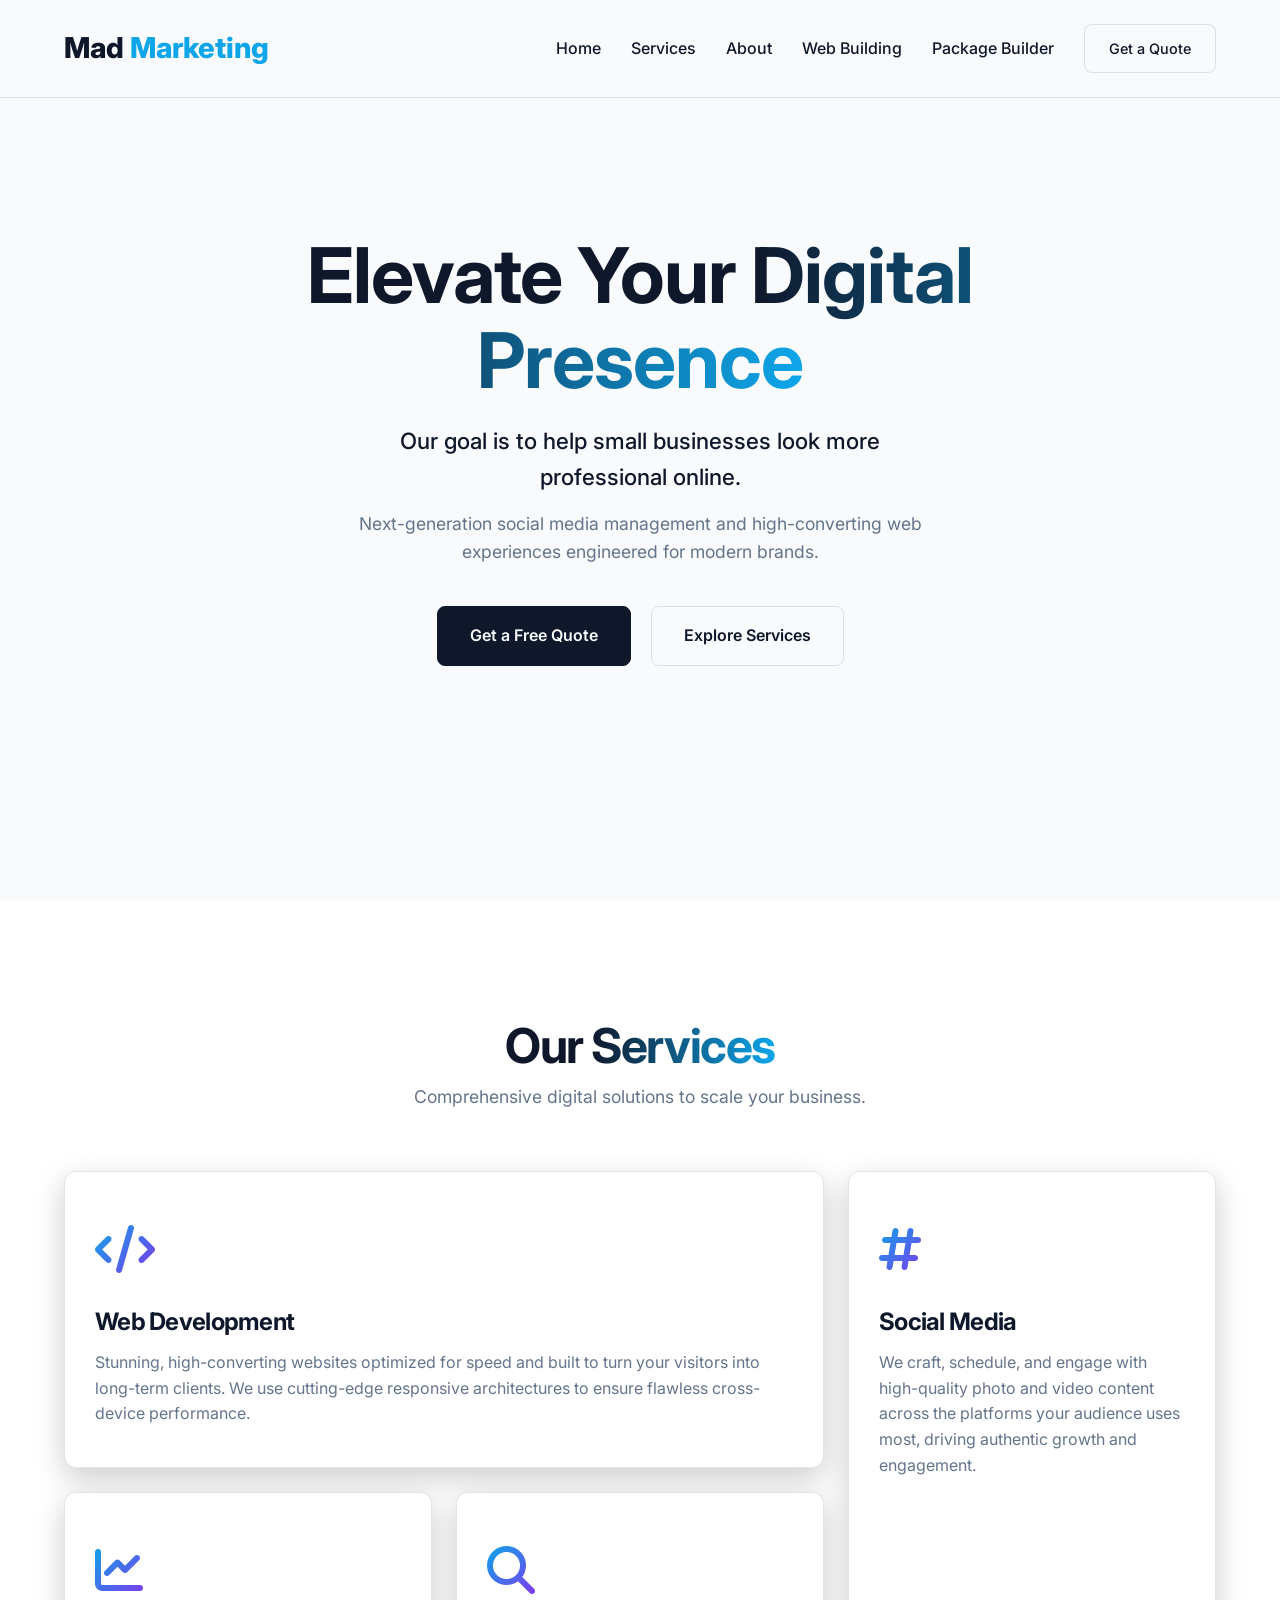
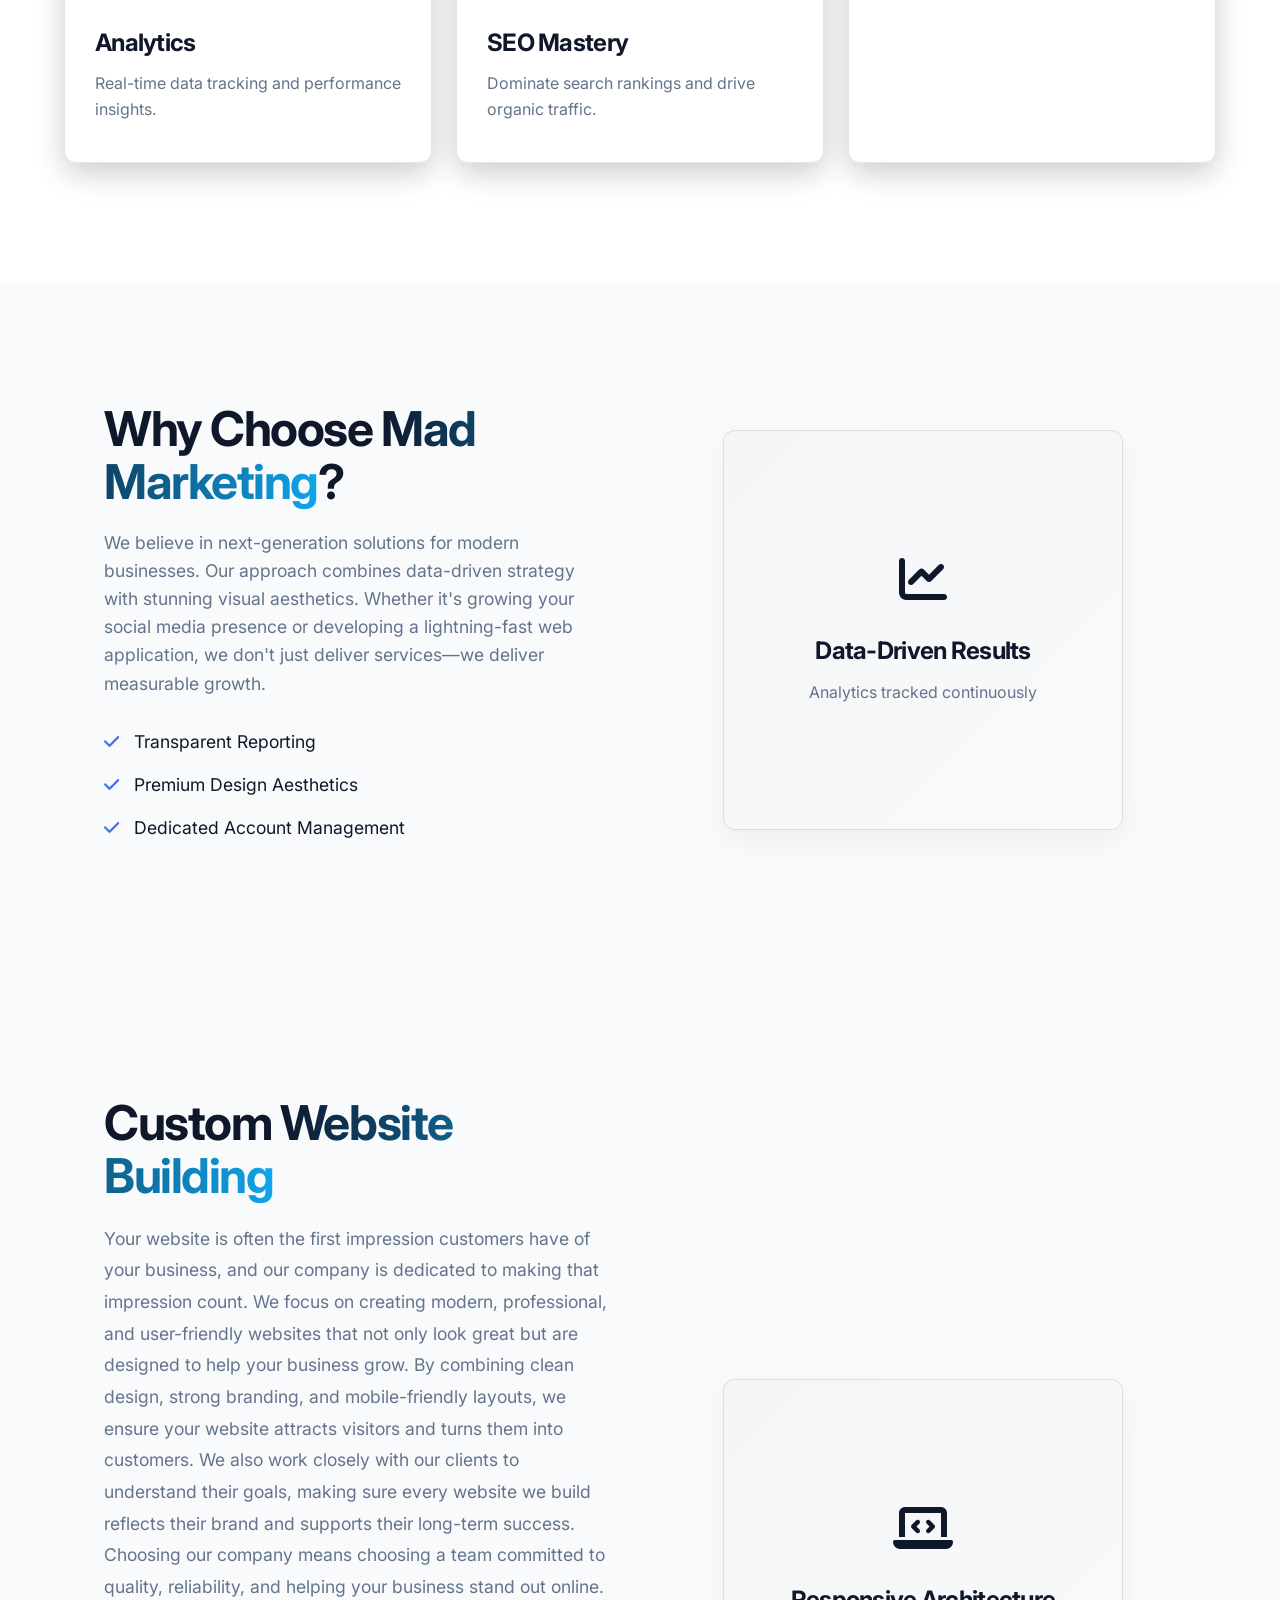
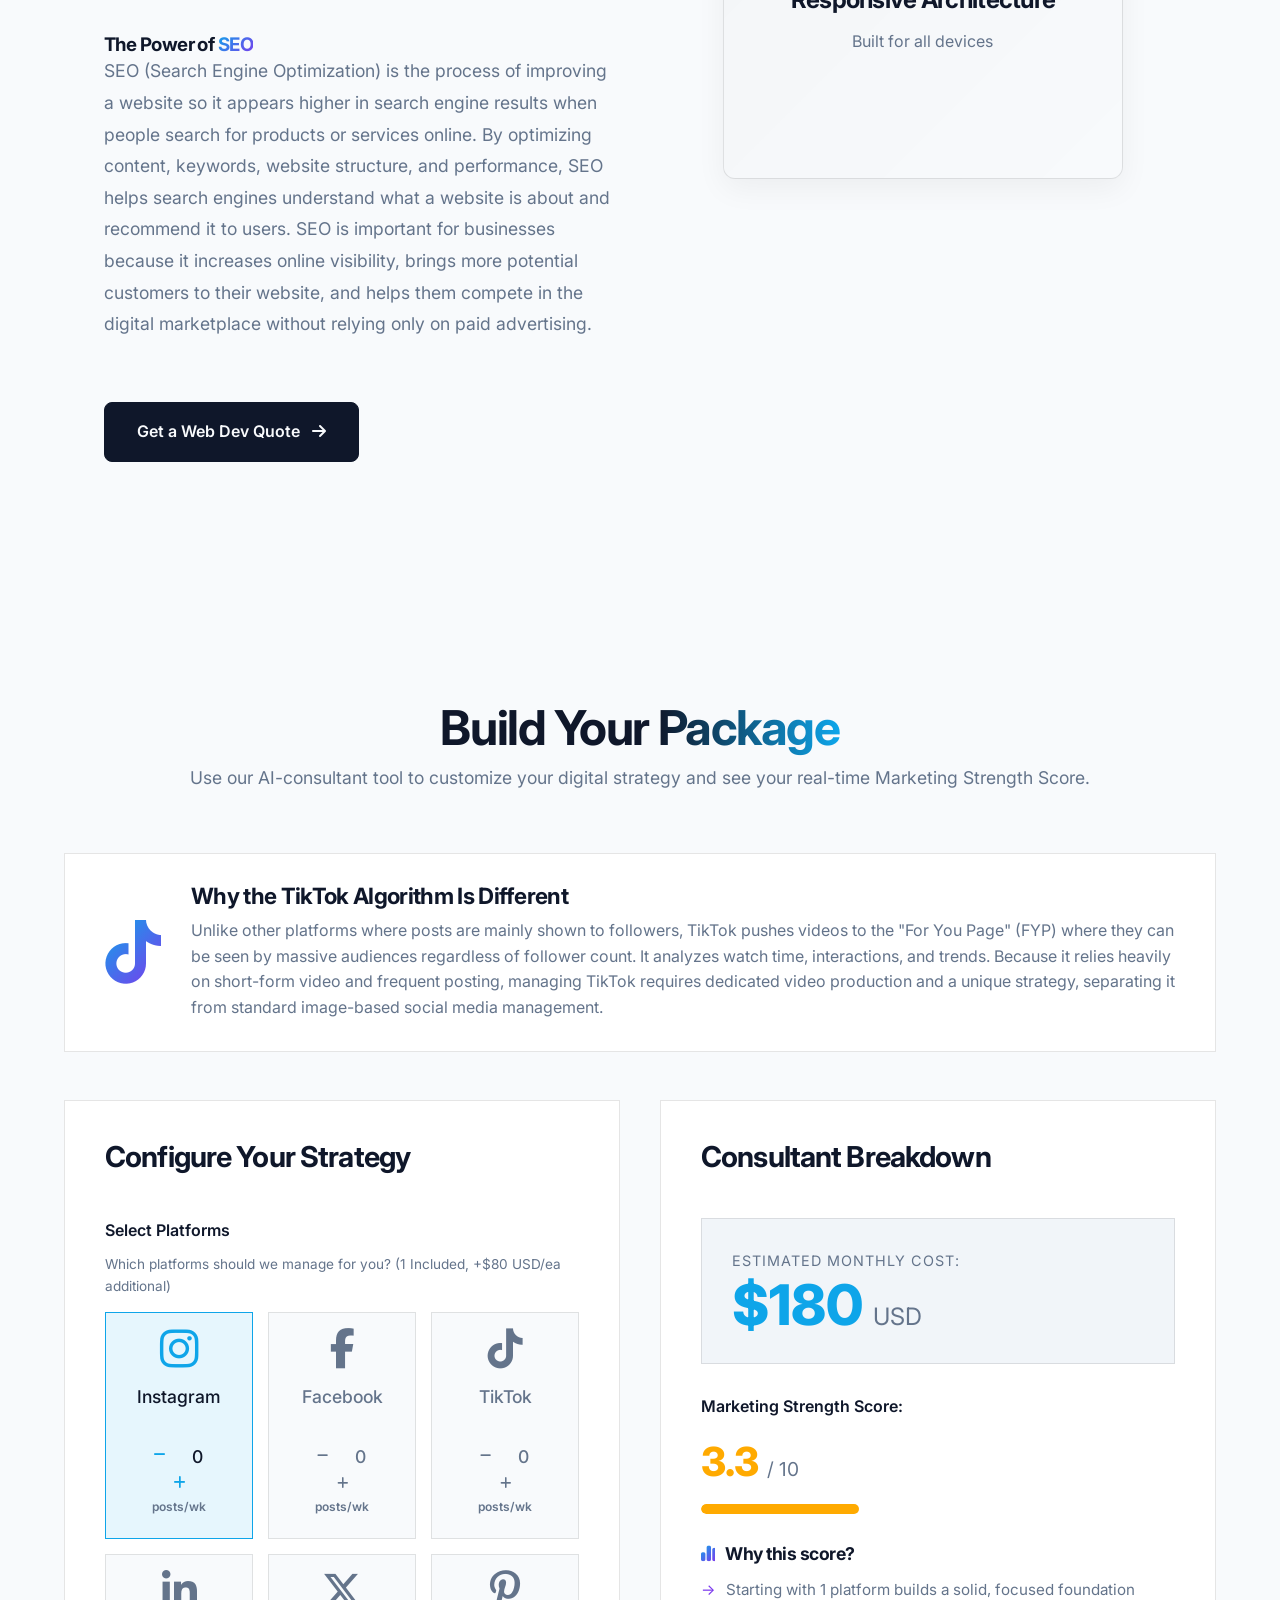
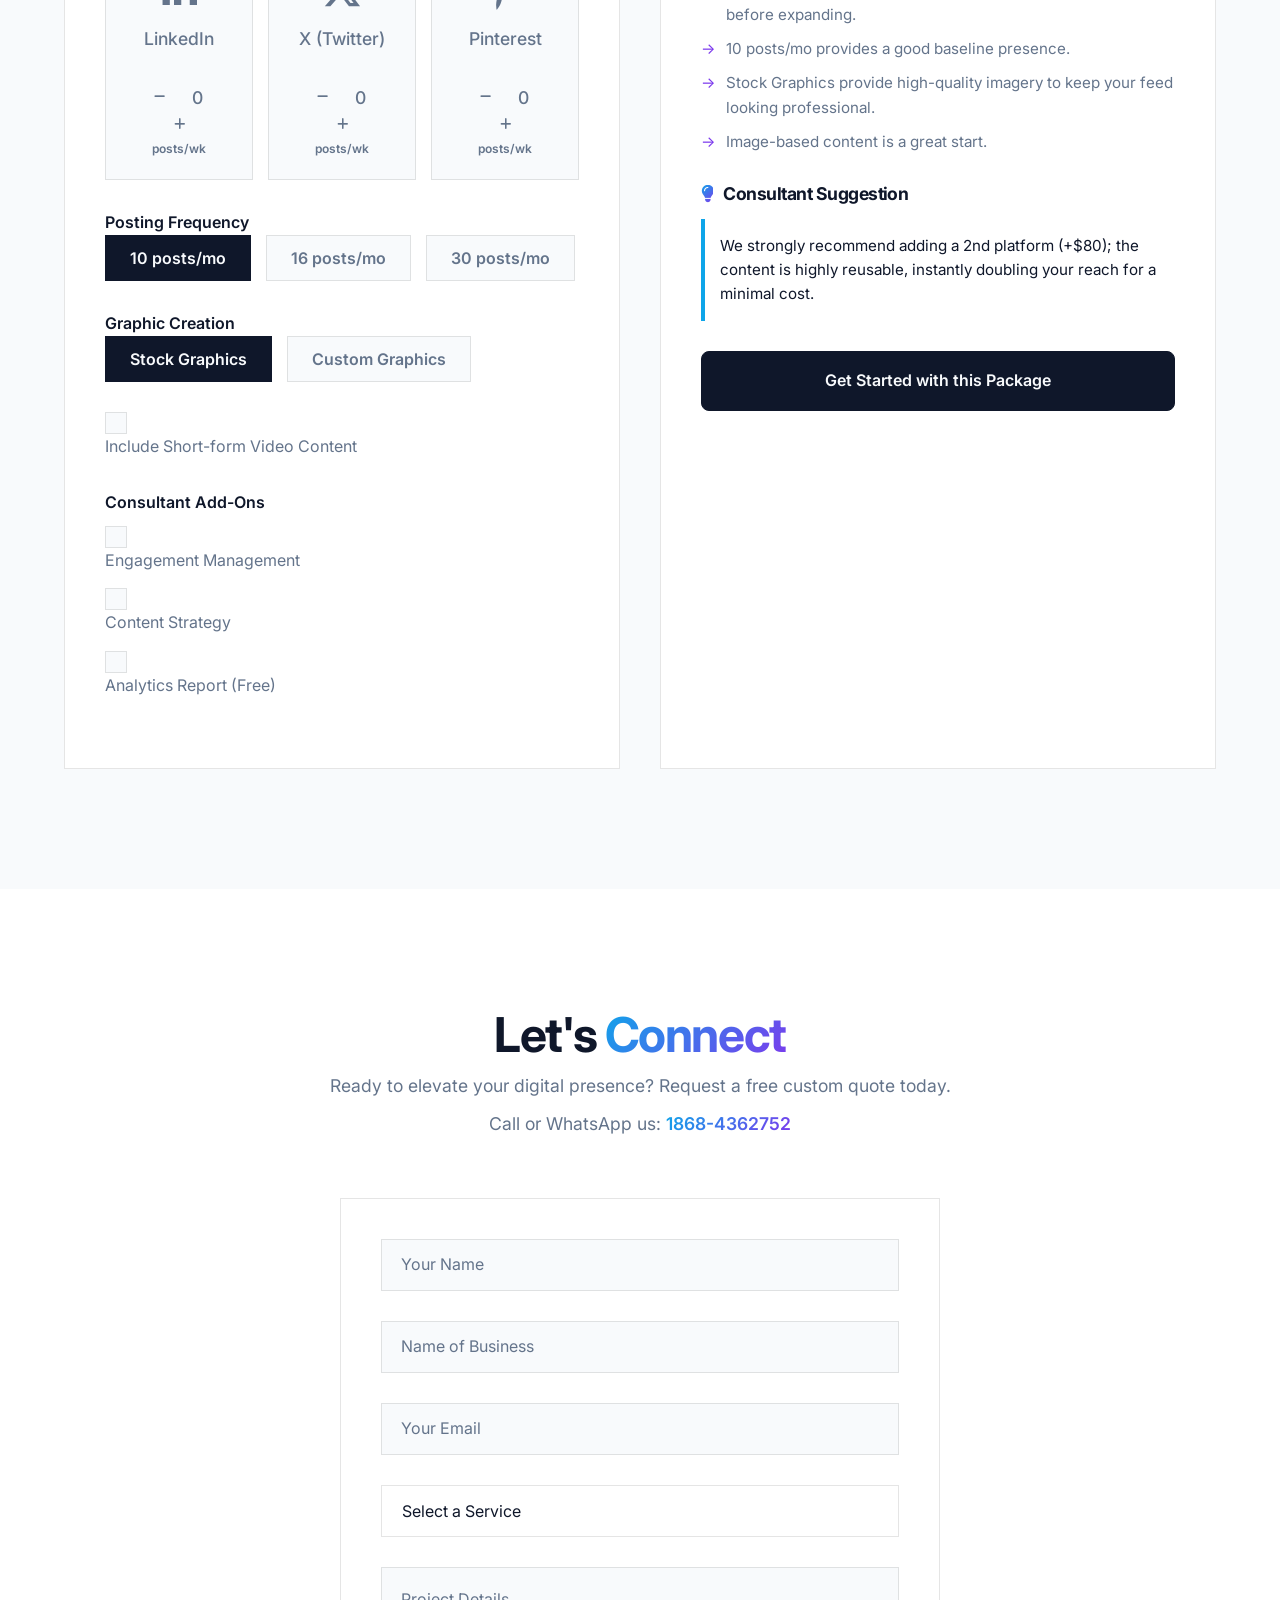
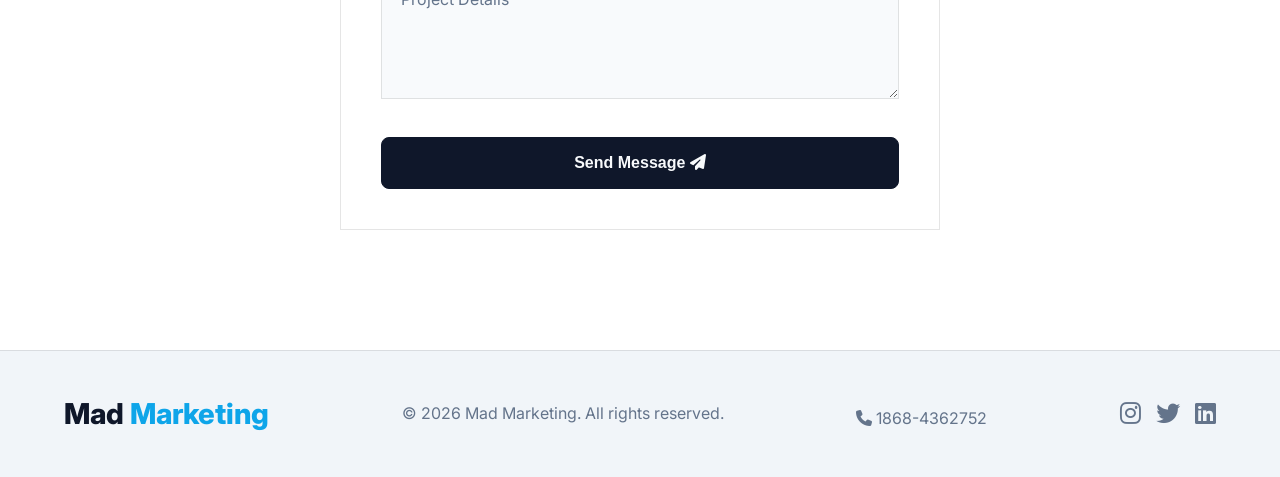
==== index.html @ 844f4424 "Update branding to Mad Marketing and add scroll-based color animation" ====
<!DOCTYPE html>
<html lang="en">

<head>
    <meta charset="UTF-8">
    <meta name="viewport" content="width=device-width, initial-scale=1.0">
    <meta name="description"
        content="Mad Marketing - Next-Generation Social Media Management and Custom Web Development tailored for modern brands. Elevate your digital presence today.">
    <meta name="keywords"
        content="Mad Marketing, Social Media Management, Web Development, Digital Marketing, SEO, Website Building, Marketing Agency">

    <!-- Open Graph / Social Media Meta Tags -->
    <meta property="og:title" content="Mad Marketing | Social Media & Web Development">
    <meta property="og:description"
        content="Next-generation social media management and high-converting web experiences engineered for modern brands.">
    <meta property="og:type" content="website">
    <meta name="robots" content="index, follow">

    <!-- Structured Data for Local Business SEO -->
    <script type="application/ld+json">
    {
      "@context": "https://schema.org",
      "@type": "ProfessionalService",
      "name": "Mad Marketing",
      "description": "Next-generation social media management and high-converting web experiences engineered for modern brands.",
      "telephone": "+18684362752",
      "email": "cityvice05@gmail.com",
      "url": "https://madmarketing.com/"
    }
    </script>

    <title>Mad Marketing | Social Media & Web Development</title>
    <link rel="icon" type="image/png" href="favicon.png">
    <!-- Google Fonts: Inter for an editorial, high-end look -->
    <link rel="preconnect" href="https://fonts.googleapis.com">
    <link rel="preconnect" href="https://fonts.gstatic.com" crossorigin>
    <link href="https://fonts.googleapis.com/css2?family=Inter:wght@300;400;500;600;700&display=swap" rel="stylesheet">
    <link rel="stylesheet" href="style.css">
    <!-- FontAwesome for Icons -->
    <link rel="stylesheet" href="https://cdnjs.cloudflare.com/ajax/libs/font-awesome/6.4.0/css/all.min.css">
</head>

<body>

    <!-- Navigation -->
    <nav class="navbar">
        <a href="#home" class="logo">Mad <span>Marketing</span></a>
        <ul class="nav-links">
            <li><a href="#home">Home</a></li>
            <li><a href="#services">Services</a></li>
            <li><a href="#about">About</a></li>
            <li><a href="#web-dev">Web Building</a></li>
            <li><a href="#package-builder">Package Builder</a></li>
            <li><a href="#contact" class="btn-primary-sm">Get a Quote</a></li>
        </ul>
        <div class="hamburger" role="button" aria-label="Toggle navigation menu" tabindex="0">
            <i class="fas fa-bars"></i>
        </div>
    </nav>

    <!-- Main Content -->
    <main>
        <!-- Hero Section -->
        <section id="home" class="hero">
            <div class="hero-content">
                <h1 class="hero-title">Elevate Your <span class="dynamic-text">Digital Presence</span></h1>
                <p class="hero-subtitle" style="margin-bottom: 15px; font-weight: 500; color: var(--text-primary);">Our
                    goal is to help small businesses look more professional online.</p>
                <p class="hero-subtitle" style="font-size: 1.1rem;">Next-generation social media management and
                    high-converting web experiences
                    engineered for modern brands.</p>
                <div class="hero-buttons">
                    <a href="#contact" class="btn-primary">Get a Free Quote</a>
                    <a href="#services" class="btn-secondary">Explore Services</a>
                </div>
            </div>

        </section>

        <!-- Services Section -->
        <section id="services" class="services">
            <div class="section-header">
                <h2>Our <span class="dynamic-text">Services</span></h2>
                <p>Comprehensive digital solutions to scale your business.</p>
            </div>

            <div class="bento-grid">
                <div class="service-card bento-large group-hover-spotlight">
                    <div class="service-icon">
                        <i class="fa-solid fa-code text-gradient"></i>
                    </div>
                    <h3>Web Development</h3>
                    <p>Stunning, high-converting websites optimized for speed and built to turn your visitors into long-term clients. We use cutting-edge responsive architectures to ensure flawless cross-device performance.</p>
                </div>

                <div class="service-card bento-tall group-hover-spotlight">
                    <div class="service-icon">
                        <i class="fa-solid fa-hashtag text-gradient"></i>
                    </div>
                    <h3>Social Media</h3>
                    <p>We craft, schedule, and engage with high-quality photo and video content across the platforms your audience uses most, driving authentic growth and engagement.</p>
                </div>

                <div class="service-card bento-small group-hover-spotlight">
                    <div class="service-icon">
                        <i class="fa-solid fa-chart-line text-gradient"></i>
                    </div>
                    <h3>Analytics</h3>
                    <p>Real-time data tracking and performance insights.</p>
                </div>

                <div class="service-card bento-small group-hover-spotlight">
                    <div class="service-icon">
                        <i class="fa-solid fa-magnifying-glass text-gradient"></i>
                    </div>
                    <h3>SEO Mastery</h3>
                    <p>Dominate search rankings and drive organic traffic.</p>
                </div>
            </div>
        </section>

        <!-- About Section -->
        <section id="about" class="about">
            <div class="about-content">
                <h2>Why Choose <span class="dynamic-text">Mad Marketing</span>?</h2>
                <p>We believe in next-generation solutions for modern businesses. Our approach combines data-driven
                    strategy with stunning visual aesthetics. Whether it's growing your social media presence or
                    developing a lightning-fast web application, we don't just deliver services—we deliver measurable
                    growth.</p>
                <ul class="about-features">
                    <li><i class="fa-solid fa-check text-gradient"></i> Transparent Reporting</li>
                    <li><i class="fa-solid fa-check text-gradient"></i> Premium Design Aesthetics</li>
                    <li><i class="fa-solid fa-check text-gradient"></i> Dedicated Account Management</li>
                </ul>
            </div>
            <div class="about-image">
                <div class="structural-placeholder">
                    <div class="placeholder-content">
                        <i class="fa-solid fa-chart-line accent-icon"></i>
                        <h4>Data-Driven Results</h4>
                        <p>Analytics tracked continuously</p>
                    </div>
                </div>
            </div>
        </section>

        <!-- Web Development Section -->
        <section id="web-dev" class="web-dev">
            <div class="web-dev-image">
                <div class="structural-placeholder">
                    <div class="placeholder-content">
                        <i class="fa-solid fa-laptop-code accent-icon"></i>
                        <h4>Responsive Architecture</h4>
                        <p>Built for all devices</p>
                    </div>
                </div>
            </div>
            <div class="web-dev-content">
                <h2>Custom <span class="dynamic-text">Website Building</span></h2>
                <p>Your website is often the first impression customers have of your business, and our company is
                    dedicated to making that impression count. We focus on creating modern, professional, and
                    user-friendly websites that not only look great but are designed to help your business grow. By
                    combining clean design, strong branding, and mobile-friendly layouts, we ensure your website
                    attracts visitors and turns them into customers. We also work closely with our clients to understand
                    their goals, making sure every website we build reflects their brand and supports their long-term
                    success. Choosing our company means choosing a team committed to quality, reliability, and helping
                    your business stand out online.</p>

                <div class="seo-info" style="margin-top: 2rem;">
                    <h3>The Power of <span class="text-gradient">SEO</span></h3>
                    <p>SEO (Search Engine Optimization) is the process of improving a website so it appears higher in
                        search engine results when people search for products or services online. By optimizing content,
                        keywords, website structure, and performance, SEO helps search engines understand what a website
                        is about and recommend it to users. SEO is important for businesses because it increases online
                        visibility, brings more potential customers to their website, and helps them compete in the
                        digital marketplace without relying only on paid advertising.</p>
                </div>

                <a href="#contact" class="btn-primary" style="margin-top: 2rem; display: inline-block;"
                    onclick="document.getElementById('service').value='web'">Get a Web Dev Quote <i
                        class="fa-solid fa-arrow-right" style="margin-left: 8px;"></i></a>
            </div>
        </section>

        <!-- Package Builder & Consultant Section -->
        <section id="package-builder" class="package-builder">
            <div class="section-header">
                <h2>Build Your <span class="dynamic-text">Package</span></h2>
                <p>Use our AI-consultant tool to customize your digital strategy and see your real-time Marketing
                    Strength Score.</p>
            </div>

            <!-- TikTok Info Section (Advising on Algorithm) -->
            <div class="tiktok-info-container" style="max-width: 1200px; margin: 0 auto 3rem auto;">
                <i class="fa-brands fa-tiktok text-gradient tiktok-large-icon"></i>
                <div class="tiktok-info-text">
                    <h4>Why the TikTok Algorithm Is Different</h4>
                    <p>Unlike other platforms where posts are mainly shown to followers, TikTok pushes videos to the
                        "For You Page" (FYP) where they can be seen by massive audiences regardless of follower count.
                        It analyzes watch time, interactions, and trends. Because it relies heavily on short-form video
                        and frequent posting, managing TikTok requires dedicated video production and a unique strategy,
                        separating it from standard image-based social media management.</p>
                </div>
            </div>

            <div class="builder-container">
                <!-- Selections Panel -->
                <div class="builder-selections">
                    <h3>Configure Your Strategy</h3>
                    <form id="package-form">
                        <!-- Platforms Selection -->
                        <div class="form-group">
                            <label>Select Platforms</label>
                            <p class="help-text mb-3">Which platforms should we manage for you? (1 Included, +$80 USD/ea
                                additional)</p>
                            <div class="platform-grid" id="platform-selection">
                                <label class="platform-card">
                                    <input type="checkbox" name="platform" value="instagram" checked>
                                    <div class="platform-content">
                                        <i class="fa-brands fa-instagram"></i>
                                        <span>Instagram</span>
                                        <div class="ppw-control" onclick="handlePpwClick(event, this)">
                                            <button type="button" class="ppw-btn ppw-minus" data-dir="-1"><i
                                                    class="fa-solid fa-minus"></i></button>
                                            <span class="ppw-val" data-idx="0">0</span>
                                            <button type="button" class="ppw-btn ppw-plus" data-dir="1"><i
                                                    class="fa-solid fa-plus"></i></button>
                                            <div class="ppw-label">posts/wk</div>
                                        </div>
                                    </div>
                                </label>
                                <label class="platform-card">
                                    <input type="checkbox" name="platform" value="facebook">
                                    <div class="platform-content">
                                        <i class="fa-brands fa-facebook-f"></i>
                                        <span>Facebook</span>
                                        <div class="ppw-control" onclick="handlePpwClick(event, this)">
                                            <button type="button" class="ppw-btn ppw-minus" data-dir="-1"><i
                                                    class="fa-solid fa-minus"></i></button>
                                            <span class="ppw-val" data-idx="0">0</span>
                                            <button type="button" class="ppw-btn ppw-plus" data-dir="1"><i
                                                    class="fa-solid fa-plus"></i></button>
                                            <div class="ppw-label">posts/wk</div>
                                        </div>
                                    </div>
                                </label>
                                <label class="platform-card">
                                    <input type="checkbox" name="platform" value="tiktok">
                                    <div class="platform-content">
                                        <i class="fa-brands fa-tiktok"></i>
                                        <span>TikTok</span>
                                        <div class="ppw-control" onclick="handlePpwClick(event, this)">
                                            <button type="button" class="ppw-btn ppw-minus" data-dir="-1"><i
                                                    class="fa-solid fa-minus"></i></button>
                                            <span class="ppw-val" data-idx="0">0</span>
                                            <button type="button" class="ppw-btn ppw-plus" data-dir="1"><i
                                                    class="fa-solid fa-plus"></i></button>
                                            <div class="ppw-label">posts/wk</div>
                                        </div>
                                    </div>
                                </label>
                                <label class="platform-card">
                                    <input type="checkbox" name="platform" value="linkedin">
                                    <div class="platform-content">
                                        <i class="fa-brands fa-linkedin-in"></i>
                                        <span>LinkedIn</span>
                                        <div class="ppw-control" onclick="handlePpwClick(event, this)">
                                            <button type="button" class="ppw-btn ppw-minus" data-dir="-1"><i
                                                    class="fa-solid fa-minus"></i></button>
                                            <span class="ppw-val" data-idx="0">0</span>
                                            <button type="button" class="ppw-btn ppw-plus" data-dir="1"><i
                                                    class="fa-solid fa-plus"></i></button>
                                            <div class="ppw-label">posts/wk</div>
                                        </div>
                                    </div>
                                </label>
                                <label class="platform-card">
                                    <input type="checkbox" name="platform" value="x">
                                    <div class="platform-content">
                                        <i class="fa-brands fa-x-twitter"></i>
                                        <span>X (Twitter)</span>
                                        <div class="ppw-control" onclick="handlePpwClick(event, this)">
                                            <button type="button" class="ppw-btn ppw-minus" data-dir="-1"><i
                                                    class="fa-solid fa-minus"></i></button>
                                            <span class="ppw-val" data-idx="0">0</span>
                                            <button type="button" class="ppw-btn ppw-plus" data-dir="1"><i
                                                    class="fa-solid fa-plus"></i></button>
                                            <div class="ppw-label">posts/wk</div>
                                        </div>
                                    </div>
                                </label>
                                <label class="platform-card">
                                    <input type="checkbox" name="platform" value="pinterest">
                                    <div class="platform-content">
                                        <i class="fa-brands fa-pinterest-p"></i>
                                        <span>Pinterest</span>
                                        <div class="ppw-control" onclick="handlePpwClick(event, this)">
                                            <button type="button" class="ppw-btn ppw-minus" data-dir="-1"><i
                                                    class="fa-solid fa-minus"></i></button>
                                            <span class="ppw-val" data-idx="0">0</span>
                                            <button type="button" class="ppw-btn ppw-plus" data-dir="1"><i
                                                    class="fa-solid fa-plus"></i></button>
                                            <div class="ppw-label">posts/wk</div>
                                        </div>
                                    </div>
                                </label>

                            </div>
                        </div>

                        <!-- Posting Frequency -->
                        <div class="form-group">
                            <label>Posting Frequency</label>
                            <div class="radio-group">
                                <label class="custom-radio">
                                    <input type="radio" name="posting" value="10" checked>
                                    <span class="radio-label">10 posts/mo</span>
                                </label>
                                <label class="custom-radio">
                                    <input type="radio" name="posting" value="16">
                                    <span class="radio-label">16 posts/mo</span>
                                </label>
                                <label class="custom-radio">
                                    <input type="radio" name="posting" value="30">
                                    <span class="radio-label">30 posts/mo</span>
                                </label>
                            </div>
                        </div>

                        <!-- Content Creation -->
                        <div class="form-group">
                            <label>Graphic Creation</label>
                            <div class="radio-group">
                                <label class="custom-radio">
                                    <input type="radio" name="graphics" value="stock" checked>
                                    <span class="radio-label">Stock Graphics</span>
                                </label>
                                <label class="custom-radio">
                                    <input type="radio" name="graphics" value="custom">
                                    <span class="radio-label">Custom Graphics</span>
                                </label>
                            </div>
                        </div>

                        <!-- Video Content -->
                        <div class="form-group">
                            <label class="custom-checkbox">
                                <input type="checkbox" id="video" name="video">
                                <span class="checkbox-box"></span>
                                Include Short-form Video Content
                            </label>
                        </div>

                        <!-- Add-On Services -->
                        <div class="form-group">
                            <label>Consultant Add-Ons</label>
                            <label class="custom-checkbox">
                                <input type="checkbox" id="engagement" name="addons" value="engagement">
                                <span class="checkbox-box"></span>
                                Engagement Management
                            </label>
                            <label class="custom-checkbox mt-2">
                                <input type="checkbox" id="strategy" name="addons" value="strategy">
                                <span class="checkbox-box"></span>
                                Content Strategy
                            </label>
                            <label class="custom-checkbox mt-2">
                                <input type="checkbox" id="analytics" name="addons" value="analytics">
                                <span class="checkbox-box"></span>
                                Analytics Report (Free)
                            </label>
                        </div>
                    </form>
                </div>

                <!-- Results Panel -->
                <div class="builder-results">
                    <h3>Consultant Breakdown</h3>

                    <div class="price-estimate">
                        <span class="estimate-label">Estimated Monthly Cost:</span>
                        <div class="total-price"><span id="total-price">$180</span><span
                                style="font-size: 1.5rem; color: var(--text-muted); font-weight: 400; margin-left: 10px;">USD</span>
                        </div>
                    </div>

                    <div class="score-container">
                        <span class="score-label">Marketing Strength Score:</span>
                        <div class="strength-score">
                            <span id="score-value">4.0</span> <span class="score-max">/ 10</span>
                        </div>
                        <div class="progress-bar">
                            <div class="progress-fill" id="score-progress" style="width: 40%;"></div>
                        </div>
                    </div>

                    <div class="consultant-feedback">
                        <h4><i class="fa-solid fa-chart-simple text-gradient"></i> Why this score?</h4>
                        <ul id="score-explanation" class="feedback-list">
                            <li>Starting strong with a baseline presence.</li>
                            <li>Standard posting frequency.</li>
                        </ul>

                        <h4 class="mt-4"><i class="fa-solid fa-lightbulb text-gradient"></i> Consultant Suggestion</h4>
                        <p id="consultant-suggestion" class="feedback-text">Adding short-form video could seriously
                            increase your reach and engagement.</p>
                    </div>

                    <a href="#contact" class="btn-primary mt-4 w-100 text-center" onclick="handleGetStarted(event)">Get
                        Started with this Package</a>
                </div>
            </div>
        </section>

        <!-- Contact Section -->
        <section id="contact" class="contact">
            <div class="section-header">
                <h2>Let's <span class="text-gradient">Connect</span></h2>
                <p>Ready to elevate your digital presence? Request a free custom quote today.</p>
                <p style="margin-top: 10px; font-size: 1.1rem;">Call or WhatsApp us: <a href="tel:+18684362752"
                        class="text-gradient" style="font-weight: 600; text-decoration: none;">1868-4362752</a></p>
            </div>

            <form class="contact-form" action="https://formsubmit.co/madmarketingonline@gmail.com" method="POST">
                <!-- Disable Captcha for smoother UX (optional) -->
                <input type="hidden" name="_captcha" value="false">
                <!-- Redirect back to the site after submission -->
                <input type="hidden" name="_next" value="#">

                <div class="input-group">
                    <input type="text" id="name" name="name" required placeholder=" ">
                    <label for="name">Your Name</label>
                </div>
                <div class="input-group">
                    <input type="text" id="business" name="business" placeholder=" ">
                    <label for="business">Name of Business</label>
                </div>
                <div class="input-group">
                    <input type="email" id="email" name="_replyto" required placeholder=" ">
                    <label for="email">Your Email</label>
                </div>
                <div class="input-group">
                    <select id="service" name="service" required>
                        <option value="" disabled selected>Select a Service</option>
                        <option value="social">Social Media Management</option>
                        <option value="web">Web Development</option>
                        <option value="both">Both Services</option>
                    </select>
                </div>
                <div class="input-group">
                    <textarea id="message" name="message" rows="5" required placeholder=" "></textarea>
                    <label for="message">Project Details</label>
                </div>
                <button type="submit" class="btn-primary" style="width: 100%;">Send Message <i
                        class="fa-solid fa-paper-plane"></i></button>
            </form>
        </section>

        <!-- Footer -->
        <footer>
            <div class="footer-content">
                <div class="logo">Mad <span>Marketing</span></div>
                <p>&copy; 2026 Mad Marketing. All rights reserved.</p>
                <p style="margin-top: 10px;"><i class="fa-solid fa-phone"></i> <a href="tel:+18684362752"
                        style="color: inherit; text-decoration: none;">1868-4362752</a></p>
                <div class="social-links">
                    <a href="#" aria-label="Follow us on Instagram"><i class="fa-brands fa-instagram"></i></a>
                    <a href="#" aria-label="Follow us on X (Twitter)"><i class="fa-brands fa-twitter"></i></a>
                    <a href="#" aria-label="Connect with us on LinkedIn"><i class="fa-brands fa-linkedin"></i></a>
                </div>
            </div>
        </footer>
    </main>



    <script src="script.js"></script>
</body>

</html>
---- style.css ----
/* =========================================
   Global Variables & Reset
   ========================================= */
:root {
    /* Color Palette - Premium Dynamic Dark Mode */
    --bg-dark: #0A0D14;           
    --bg-surface: #121620;        
    --accent-blue: #00f0ff;       
    --accent-purple: #8a2be2;     
    --text-primary: #ffffff;
    --text-muted: #94a3b8;
    --border-color: rgba(255, 255, 255, 0.05);

    /* Gradients */
    --gradient-primary: linear-gradient(135deg, var(--accent-blue), var(--accent-purple));

    /* Effects - Soft & Premium */
    --glass-bg: #121620;
    --glass-border: var(--border-color);
    --glass-shadow: 0 20px 40px rgba(0, 0, 0, 0.4);

    /* Typography */
    --font-main: 'Inter', sans-serif;
    
    /* Spacing */
    --section-padding: 120px 5%;
}

* {
    margin: 0;
    padding: 0;
    box-sizing: border-box;
}

html {
    scroll-behavior: smooth;
}

body {
    font-family: var(--font-main);
    background-color: var(--bg-dark);
    color: var(--text-primary);
    line-height: 1.6;
    overflow-x: hidden;
}

/* =========================================
   Typography
   ========================================= */
h1, h2, h3, h4 {
    font-weight: 700;
    line-height: 1.1;
    letter-spacing: -0.03em;
}

p {
    color: var(--text-muted);
}

.text-gradient {
    background: var(--gradient-primary);
    -webkit-background-clip: text;
    -webkit-text-fill-color: transparent;
    background-clip: text;
}

.dynamic-text {
    background: linear-gradient(90deg, var(--text-primary) 0%, var(--accent-blue) 33%, var(--accent-purple) 66%, var(--text-primary) 100%);
    background-size: 300% 100%;
    -webkit-background-clip: text;
    -webkit-text-fill-color: transparent;
    background-clip: text;
    background-position: var(--scroll-perc, 0%) 0;
}

/* =========================================
   Components & Utilities
   ========================================= */
.btn-primary {
    display: inline-block;
    padding: 16px 32px;
    background: var(--text-primary);
    color: var(--bg-dark);
    text-decoration: none;
    font-weight: 600;
    border-radius: 8px;
    border: 1px solid var(--text-primary);
    transition: all 0.3s cubic-bezier(0.4, 0, 0.2, 1);
    cursor: pointer;
    font-size: 1rem;
}

.btn-primary:hover {
    background: transparent;
    color: var(--text-primary);
}

.btn-primary-sm {
    display: inline-block;
    padding: 12px 24px;
    background: rgba(255, 255, 255, 0.05);
    color: var(--text-primary);
    text-decoration: none;
    font-weight: 500;
    border-radius: 8px;
    border: 1px solid var(--border-color);
    transition: all 0.3s cubic-bezier(0.4, 0, 0.2, 1);
    font-size: 0.9rem;
}

.btn-primary-sm:hover {
    border-color: var(--text-primary);
    background: var(--text-primary);
    color: var(--bg-dark);
}

/* =========================================
   Navigation
   ========================================= */
.navbar {
    position: fixed;
    top: 0;
    left: 0;
    width: 100%;
    padding: 24px 5%;
    display: flex;
    justify-content: space-between;
    align-items: center;
    background: var(--bg-dark);
    z-index: 1000;
    border-bottom: 1px solid var(--border-color);
}

.logo {
    font-size: 1.8rem;
    font-weight: 800;
    color: var(--text-primary);
    cursor: pointer;
    text-decoration: none;
    display: inline-block;
    transition: opacity 0.3s ease;
}

.logo:hover {
    opacity: 0.8;
}

.logo span {
    color: var(--accent-blue);
}

.nav-links {
    display: flex;
    list-style: none;
    align-items: center;
    gap: 30px;
}

.nav-links a:not(.btn-primary-sm) {
    color: var(--text-primary);
    text-decoration: none;
    font-weight: 500;
    transition: color 0.3s ease;
}

.nav-links a:not(.btn-primary-sm):hover {
    color: var(--accent-blue);
}

.hamburger {
    display: none;
    font-size: 1.5rem;
    cursor: pointer;
    color: var(--text-primary);
}

/* Responsive Nav */
@media (max-width: 768px) {
    .nav-links {
        display: none; /* Will implement mobile menu in JS later */
    }
    .hamburger {
        display: block;
    }
}

/* =========================================
   Hero Section
   ========================================= */
.hero {
    position: relative;
    min-height: 100vh;
    display: flex;
    align-items: center;
    justify-content: center;
    text-align: center;
    padding: 0 5%;
    overflow: hidden; /* Hide glowing orbs if they spill out */
}

.hero-content {
    max-width: 800px;
    z-index: 2;
    animation: fadeUp 1s ease-out forwards;
}

.hero-title {
    font-size: clamp(3rem, 6vw, 5rem);
    margin-bottom: 20px;
    letter-spacing: -1px;
}

.hero-subtitle {
    font-size: clamp(1.1rem, 2vw, 1.4rem);
    color: var(--text-muted);
    margin-bottom: 40px;
    max-width: 600px;
    margin-inline: auto;
}

.hero-buttons {
    display: flex;
    gap: 20px;
    justify-content: center;
}

.btn-secondary {
    display: inline-block;
    padding: 16px 32px;
    background: transparent;
    color: var(--text-primary);
    text-decoration: none;
    font-weight: 600;
    border-radius: 8px;
    border: 1px solid var(--border-color);
    transition: all 0.3s cubic-bezier(0.4, 0, 0.2, 1);
    font-size: 1rem;
}

.btn-secondary:hover {
    border-color: rgba(0, 240, 255, 0.5);
    background: rgba(0, 240, 255, 0.05);
    transform: translateY(-2px);
}

/* Glow effects removed */

/* Animations */
@keyframes fadeUp {
    from {
        opacity: 0;
        transform: translateY(30px);
    }
    to {
        opacity: 1;
        transform: translateY(0);
    }
}

@media (max-width: 600px) {
    .hero-buttons {
        flex-direction: column;
        gap: 15px;
    }
}

/* =========================================
   General Section Styling
   ========================================= */
section {
    padding: var(--section-padding);
}

.section-header {
    text-align: center;
    margin-bottom: 60px;
}

.section-header h2 {
    font-size: clamp(2rem, 4vw, 3rem);
    margin-bottom: 10px;
}

.section-header p {
    font-size: 1.1rem;
}

/* =========================================
   Services Section
   ========================================= */
.services {
    background-color: var(--bg-surface);
    position: relative;
}

.bento-grid {
    display: grid;
    grid-template-columns: repeat(3, 1fr);
    grid-template-rows: auto auto;
    gap: 24px;
    max-width: 1200px;
    margin: 0 auto;
}

.bento-large {
    grid-column: span 2;
}

.bento-tall {
    grid-row: span 2;
    display: flex;
    flex-direction: column;
}

@media (max-width: 900px) {
    .bento-grid {
        grid-template-columns: 1fr;
    }
    .bento-large, .bento-tall {
        grid-column: span 1;
        grid-row: auto;
    }
}

.service-card {
    background: var(--glass-bg);
    border: 1px solid var(--border-color);
    border-radius: 12px;
    padding: 40px 30px;
    text-align: left;
    transition: all 0.3s cubic-bezier(0.4, 0, 0.2, 1);
    box-shadow: 0 10px 30px rgba(0, 0, 0, 0.2);
}

.service-card:hover {
    transform: translateY(-5px) scale(1.02);
    border-color: rgba(0, 240, 255, 0.3);
    box-shadow: var(--glass-shadow);
}

/* Cursor Spotlight Hover Effect */
.group-hover-spotlight {
    position: relative;
    overflow: hidden;
}

.group-hover-spotlight::before {
    content: '';
    position: absolute;
    top: 0; left: 0; right: 0; bottom: 0;
    background: radial-gradient(
        800px circle at var(--mouse-x, 0) var(--mouse-y, 0),
        rgba(255, 255, 255, 0.06),
        transparent 40%
    );
    z-index: 0;
    pointer-events: none;
    opacity: 0;
    transition: opacity 0.3s ease;
}

.group-hover-spotlight:hover::before {
    opacity: 1;
}

.group-hover-spotlight > * {
    position: relative;
    z-index: 1;
}

.service-icon {
    font-size: 3rem;
    margin-bottom: 20px;
    display: inline-block;
}

.service-card h3 {
    font-size: 1.5rem;
    margin-bottom: 15px;
}

.service-card p {
    font-size: 1rem;
    line-height: 1.6;
}

/* =========================================
   About Section
   ========================================= */
.about {
    display: flex;
    align-items: center;
    gap: 60px;
    max-width: 1200px;
    margin: 0 auto;
}

.about-content {
    flex: 1;
}

.about-content h2 {
    font-size: clamp(2rem, 4vw, 3rem);
    margin-bottom: 20px;
}

.about-content p {
    font-size: 1.1rem;
    margin-bottom: 30px;
}

.about-features {
    list-style: none;
}

.about-features li {
    margin-bottom: 15px;
    font-size: 1.1rem;
    display: flex;
    align-items: center;
    gap: 15px;
}

.about-image {
    flex: 1;
    display: flex;
    justify-content: center;
}

.structural-placeholder {
    width: 100%;
    max-width: 400px;
    aspect-ratio: 1;
    background: linear-gradient(135deg, rgba(255, 255, 255, 0.03), rgba(255, 255, 255, 0.01));
    border: 1px solid var(--border-color);
    border-radius: 12px;
    display: flex;
    align-items: center;
    justify-content: center;
    padding: 30px;
    text-align: center;
    box-shadow: 0 10px 30px rgba(0, 0, 0, 0.2);
}

.placeholder-content {
    display: flex;
    flex-direction: column;
    align-items: center;
    gap: 15px;
}

.placeholder-content h4 {
    font-size: 1.5rem;
    color: var(--text-primary);
}

.placeholder-content p {
    font-size: 1rem;
    color: var(--text-muted);
}

.accent-icon {
    font-size: 3rem;
    color: var(--text-primary);
    margin-bottom: 20px;
}

@media (max-width: 900px) {
    .about {
        flex-direction: column;
        text-align: center;
    }
    .about-features li {
        justify-content: center;
    }
}

/* =========================================
   Web Development Section
   ========================================= */
.web-dev {
    display: flex;
    align-items: center;
    gap: 60px;
    max-width: 1200px;
    margin: 0 auto;
    flex-direction: row-reverse;
}

.web-dev-content {
    flex: 1;
}

.web-dev-content h2 {
    font-size: clamp(2rem, 4vw, 3rem);
    margin-bottom: 20px;
}

.web-dev-content p {
    font-size: 1.1rem;
    margin-bottom: 30px;
    line-height: 1.8;
}

.web-dev-image {
    flex: 1;
    display: flex;
    justify-content: center;
}

@media (max-width: 900px) {
    .web-dev {
        flex-direction: column;
        text-align: center;
    }
}

/* =========================================
   Pricing Section
   ========================================= */
.pricing {
    background-color: transparent;
}

.pricing-grid {
    display: grid;
    grid-template-columns: repeat(auto-fit, minmax(300px, 1fr));
    gap: 30px;
    max-width: 1200px;
    margin: 0 auto;
}

.pricing-card {
    background: var(--bg-surface);
    border: 1px solid var(--border-color);
    border-radius: 0;
    padding: 40px 30px;
    text-align: left;
    transition: all 0.2s ease;
    display: flex;
    flex-direction: column;
    position: relative;
    overflow: hidden;
}

.pricing-card:hover {
    border-color: var(--text-primary);
}

.pricing-card.popular {
    border-color: rgba(138, 43, 226, 0.4);
    box-shadow: 0 0 30px rgba(138, 43, 226, 0.1);
}

.popular-badge {
    position: absolute;
    top: 20px;
    right: -35px;
    background: var(--text-primary);
    color: var(--bg-dark);
    padding: 5px 40px;
    font-size: 0.8rem;
    font-weight: 600;
    transform: rotate(45deg);
}

.pricing-card h3 {
    font-size: 1.5rem;
    margin-bottom: 15px;
    color: var(--text-muted);
}

.pricing-card .price {
    font-size: 3rem;
    font-weight: 800;
    margin-bottom: 20px;
    color: var(--text-primary);
}

.pricing-card .price span {
    font-size: 1rem;
    color: var(--text-muted);
    font-weight: 400;
}

.plan-desc {
    margin-bottom: 30px;
    min-height: 50px;
}

.pricing-features {
    list-style: none;
    margin-bottom: 40px;
    text-align: left;
    flex-grow: 1;
}

.pricing-features li {
    margin-bottom: 15px;
    display: flex;
    align-items: center;
    gap: 10px;
    color: var(--text-primary);
}

.pricing-features li.disabled {
    color: var(--text-muted);
    text-decoration: line-through;
}

.pricing-features li.disabled i {
    color: var(--text-muted);
}

.pricing-card .btn-primary,
.pricing-card .btn-secondary {
    width: 100%;
    margin-top: auto;
}

/* TikTok Specific Styling */
.pricing-card.tiktok {
    border-color: rgba(0, 240, 255, 0.4);
}

.tiktok-badge {
    position: absolute;
    top: 20px;
    left: -35px;
    background: #ff0050; /* TikTok brand color accent */
    color: white;
    padding: 5px 40px;
    font-size: 0.8rem;
    font-weight: 600;
    transform: rotate(-45deg);
}

/* Pricing Extras (Add-On and Info) */
.pricing-extras {
    max-width: 1200px;
    margin: 60px auto 0;
    display: grid;
    grid-template-columns: 1fr 2fr;
    gap: 30px;
}

.addon-card, .tiktok-info {
    background: var(--bg-surface);
    border: 1px solid var(--border-color);
    border-radius: 0;
    padding: 30px;
}

.addon-card h4, .tiktok-info h4 {
    font-size: 1.2rem;
    margin-bottom: 15px;
    color: var(--accent-blue);
}

.addon-price {
    font-size: 1.5rem;
    font-weight: 800;
    color: var(--text-primary);
    margin-bottom: 10px;
}

.tiktok-info p {
    font-size: 1rem;
    line-height: 1.6;
}

@media (max-width: 900px) {
    .pricing-extras {
        grid-template-columns: 1fr;
    }
}

/* =========================================
   Package Builder Section
   ========================================= */
.package-builder {
    background-color: transparent;
}

.builder-container {
    display: grid;
    grid-template-columns: 1fr 1fr;
    gap: 40px;
    max-width: 1200px;
    margin: 0 auto;
}

.builder-selections, .builder-results {
    background: var(--bg-surface);
    border: 1px solid var(--border-color);
    border-radius: 0;
    padding: 40px;
}

.builder-selections h3, .builder-results h3 {
    font-size: 1.8rem;
    margin-bottom: 30px;
    color: var(--text-primary);
    border-bottom: 1px solid rgba(255, 255, 255, 0.1);
    padding-bottom: 15px;
}

/* Form Groups & Inputs */
.form-group {
    margin-bottom: 30px;
}

.form-group label {
    display: block;
    margin-bottom: 10px;
    font-weight: 600;
    color: var(--text-primary);
}

.help-text {
    font-size: 0.85rem;
    color: var(--text-muted);
    font-weight: 400;
}

.form-group input[type="number"] {
    width: 100px;
    padding: 12px;
    background: var(--bg-dark);
    border: 1px solid var(--border-color);
    border-radius: 0;
    color: white;
    font-size: 1rem;
    outline: none;
    transition: border-color 0.3s;
}

.form-group input[type="number"]:focus {
    border-color: var(--accent-blue);
}

/* Platform Grid Selection */
.platform-grid {
    display: grid;
    grid-template-columns: repeat(auto-fill, minmax(120px, 1fr));
    gap: 15px;
    margin-top: 15px;
}

.platform-card {
    cursor: pointer;
    position: relative;
    display: block;
    height: 100%;
}

.platform-card input[type="checkbox"] {
    position: absolute;
    opacity: 0;
    pointer-events: none;
}

.platform-card:hover {
    border-color: var(--text-primary);
}

.platform-content {
    background: var(--bg-dark);
    border: 1px solid var(--border-color);
    border-radius: 0;
    padding: 15px;
    display: flex;
    flex-direction: column;
    align-items: center;
    justify-content: flex-start;
    gap: 15px; /* Changed from 10px */
    transition: all 0.3s ease;
    color: var(--text-muted);
    height: 100%;
}

.platform-content i {
    font-size: 2.5rem; /* Changed from 1.8rem */
    color: var(--text-muted); /* Added */
    transition: color 0.3s ease; /* Changed from transform */
}

.platform-content span {
    font-size: 1.1rem; /* Changed from 0.85rem */
    font-weight: 500;
}

.platform-card:hover .platform-content {
    border-color: rgba(255, 255, 255, 0.4);
    background: rgba(255, 255, 255, 0.08);
}

.platform-card input:checked + .platform-content {
    background: rgba(0, 240, 255, 0.1);
    border-color: var(--accent-blue);
    color: var(--text-primary);
}

.platform-card input:checked + .platform-content i {
    color: var(--accent-blue);
    transform: scale(1.1);
}

.mb-3 { margin-bottom: 15px; }

/* Posts Per Week Controls */
.ppw-control {
    display: flex;
    flex-wrap: wrap;
    justify-content: center;
    align-items: center;
    margin-top: auto;
    gap: 5px 15px;
    background: transparent;
    border-radius: 0;
    padding: 6px 10px;
    width: 100%;
}

.ppw-btn {
    background: transparent;
    border: none;
    color: #8a2be2;
    cursor: pointer;
    font-size: 0.8rem;
    padding: 2px 5px;
    transition: color 0.3s ease, transform 0.1s ease;
    display: flex;
    align-items: center;
    justify-content: center;
}

.ppw-btn i {
    font-size: 0.8rem;
}

.ppw-btn:hover {
    color: #a855f7;
    transform: scale(1.2);
}

.ppw-val {
    font-weight: 700;
    font-size: 1.2rem;
    width: 25px;
    text-align: center;
}

.ppw-label {
    width: 100%;
    font-size: 0.75rem;
    color: var(--text-muted);
    text-align: center;
}

/* Custom Radios & Checkboxes */
.radio-group {
    display: flex;
    gap: 15px;
    flex-wrap: wrap;
}

.custom-radio {
    position: relative;
    cursor: pointer;
    display: inline-flex;
    align-items: center;
}

.custom-radio input {
    position: absolute;
    opacity: 0;
    cursor: pointer;
}

.radio-label {
    padding: 12px 24px;
    background: var(--bg-dark);
    border: 1px solid var(--border-color);
    border-radius: 0;
    color: var(--text-muted);
    transition: all 0.2s ease;
    user-select: none;
}

.custom-radio input:checked ~ .radio-label {
    background: var(--text-primary);
    color: var(--bg-dark);
    border-color: var(--text-primary);
    font-weight: 600;
}

.custom-radio.highlight-package .radio-label {
    border-color: var(--accent-purple);
    background: rgba(138, 43, 226, 0.1);
}

.custom-checkbox {
    display: flex;
    align-items: center;
    cursor: pointer;
    font-weight: 400 !important;
    color: var(--text-muted) !important;
    position: relative;
    user-select: none;
    margin-bottom: 0 !important;
}

.mt-2 { margin-top: 15px; }
.mt-4 { margin-top: 30px; }
.w-100 { width: 100%; }
.text-center { text-align: center; }

.custom-checkbox input {
    position: absolute;
    opacity: 0;
    cursor: pointer;
    height: 0;
    width: 0;
}

.checkbox-box {
    height: 22px;
    width: 22px;
    background-color: var(--bg-dark);
    border: 1px solid var(--border-color);
    border-radius: 0;
    margin-right: 15px;
    display: flex;
    align-items: center;
    justify-content: center;
    transition: all 0.2s;
}

.custom-checkbox input:checked ~ .checkbox-box {
    background-color: var(--text-primary);
    border-color: var(--text-primary);
}

.custom-checkbox input:checked ~ .checkbox-box:after {
    content: '\f00c';
    font-family: 'FontAwesome';
    color: var(--bg-dark);
    font-size: 12px;
}

.custom-checkbox input:checked ~ span:last-child {
    color: var(--text-primary);
}

/* Results Panel Styling */
.price-estimate {
    background: var(--bg-dark);
    border-radius: 0;
    padding: 30px;
    margin-bottom: 30px;
    border: 1px solid var(--border-color);
}

.estimate-label {
    display: block;
    color: var(--text-muted);
    margin-bottom: 5px;
    font-size: 0.9rem;
    text-transform: uppercase;
    letter-spacing: 1px;
}

.total-price {
    font-size: 3.5rem;
    font-weight: 800;
    color: var(--accent-blue);
    line-height: 1;
}

.score-container {
    margin-bottom: 30px;
}

.score-label {
    display: block;
    color: var(--text-primary);
    margin-bottom: 10px;
    font-weight: 600;
}

.strength-score {
    font-size: 2.5rem;
    font-weight: 800;
    margin-bottom: 10px;
}

#score-value {
    color: var(--accent-purple);
}

.score-max {
    font-size: 1.2rem;
    color: var(--text-muted);
    font-weight: 400;
}

.progress-bar {
    width: 100%;
    height: 10px;
    background: rgba(255, 255, 255, 0.1);
    border-radius: 5px;
    overflow: hidden;
}

.progress-fill {
    height: 100%;
    background: var(--gradient-primary);
    border-radius: 5px;
    transition: width 0.5s cubic-bezier(0.4, 0, 0.2, 1);
}

/* Feedback Styling */
.consultant-feedback h4 {
    font-size: 1.1rem;
    margin-bottom: 15px;
    display: flex;
    align-items: center;
    gap: 10px;
}

.feedback-list {
    list-style: none;
    margin-bottom: 25px;
}

.feedback-list li {
    position: relative;
    padding-left: 25px;
    margin-bottom: 10px;
    color: var(--text-muted);
    font-size: 0.95rem;
}

.feedback-list li::before {
    content: '→';
    position: absolute;
    left: 0;
    color: var(--accent-purple);
}

.feedback-text {
    background: rgba(255, 255, 255, 0.05);
    padding: 15px;
    border-left: 4px solid var(--accent-blue);
    border-radius: 0 8px 8px 0;
    font-size: 0.95rem;
    color: var(--text-primary);
}

@media (max-width: 900px) {
    .builder-container {
        grid-template-columns: 1fr;
    }
}

/* =========================================
   TikTok Info Banner
   ========================================= */
.tiktok-info-section {
    padding-top: 0;
    background-color: var(--bg-dark);
}

.tiktok-info-container {
    max-width: 1200px;
    margin: 0 auto;
    background: var(--bg-surface);
    border: 1px solid var(--border-color);
    border-radius: 0;
    padding: 30px 40px;
    display: flex;
    align-items: center;
    gap: 30px;
}

.tiktok-large-icon {
    font-size: 4rem;
    flex-shrink: 0;
}

.tiktok-info-text h4 {
    font-size: 1.4rem;
    margin-bottom: 10px;
    color: var(--text-primary);
}

.tiktok-info-text p {
    font-size: 1rem;
    line-height: 1.6;
    color: var(--text-muted);
    margin: 0;
}

@media (max-width: 768px) {
    .tiktok-info-container {
        flex-direction: column;
        text-align: center;
        padding: 30px 20px;
    }
}

/* =========================================
   Contact Form Section
   ========================================= */
.contact {
    background-color: var(--bg-surface);
}

.contact-form {
    max-width: 600px;
    margin: 0 auto;
    background: var(--bg-surface);
    padding: 40px;
    border-radius: 0;
    border: 1px solid var(--border-color);
}

.input-group {
    position: relative;
    margin-bottom: 30px;
}

.input-group input, 
.input-group textarea,
.input-group select {
    width: 100%;
    padding: 15px 20px;
    background: var(--bg-dark);
    border: 1px solid var(--border-color);
    border-radius: 0;
    color: var(--text-primary);
    font-size: 1rem;
    font-family: inherit;
    transition: all 0.3s ease;
    outline: none;
}

.input-group input:focus, 
.input-group textarea:focus,
.input-group select:focus {
    border-color: var(--accent-blue);
    background: rgba(255, 255, 255, 0.1);
}

/* Floating Label Animation */
.input-group label {
    position: absolute;
    top: 50%;
    left: 20px;
    transform: translateY(-50%);
    color: var(--text-muted);
    transition: all 0.3s ease;
    pointer-events: none;
}

.input-group textarea ~ label {
    top: 20px;
    transform: none;
}

.input-group input:focus ~ label,
.input-group input:not(:placeholder-shown) ~ label,
.input-group textarea:focus ~ label,
.input-group textarea:not(:placeholder-shown) ~ label {
    top: -10px;
    left: 15px;
    font-size: 0.8rem;
    color: var(--accent-blue);
    background: var(--bg-surface);
    padding: 0 5px;
    transform: none;
}

.input-group select {
    appearance: none;
    background-color: rgba(255, 255, 255, 0.05); /* Ensure it's dark by default */
}

/* Style the dropdown options so they aren't white when clicked */
.input-group select option {
    background-color: var(--bg-surface);
    color: var(--text-primary);
}

/* =========================================
   Footer
   ========================================= */
footer {
    padding: 40px 5%;
    background: var(--bg-dark);
    border-top: 1px solid var(--border-color);
}

.footer-content {
    max-width: 1200px;
    margin: 0 auto;
    display: flex;
    justify-content: space-between;
    align-items: center;
    flex-wrap: wrap;
    gap: 20px;
}

.social-links {
    display: flex;
    gap: 15px;
}

.social-links a {
    color: var(--text-muted);
    font-size: 1.5rem;
    transition: color 0.3s ease;
}

.social-links a:hover {
    color: var(--accent-purple);
}



@media (max-width: 600px) {
    .footer-content {
        flex-direction: column;
        text-align: center;
    }
}

/* =========================================
   JS Animation Classes
   ========================================= */
.fade-in-section {
    opacity: 0;
    transform: translateY(40px);
    transition: opacity 0.8s ease-out, transform 0.8s ease-out;
}

.fade-in-section.visible {
    opacity: 1;
    transform: none;
}

/* =========================================
   Mobile Navigation Active State
   ========================================= */
@media (max-width: 768px) {
    .nav-links.active {
        display: flex;
        flex-direction: column;
        position: absolute;
        top: 100%;
        left: 0;
        width: 100%;
        background: var(--bg-dark);
        border-bottom: 1px solid var(--border-color);
        padding: 20px 0;
        border-bottom: 1px solid var(--glass-border);
    }
}

/* =========================================
   Light Mode Support (System Prefs)
   ========================================= */
@media (prefers-color-scheme: light) {
    :root {
        --bg-dark: #f8fafc;           
        --bg-surface: #ffffff;        
        --accent-blue: #0ea5e9;       
        --accent-purple: #7c3aed;     
        --text-primary: #0f172a;
        --text-muted: #64748b;
        --border-color: rgba(0, 0, 0, 0.1);

        --glass-bg: #ffffff;
        --glass-shadow: 0 10px 30px rgba(0, 0, 0, 0.05);
    }

    /* Adjust specific components for light mode contrast */
    .structural-placeholder {
        background: linear-gradient(135deg, rgba(0, 0, 0, 0.02), rgba(0, 0, 0, 0.00));
        box-shadow: 0 10px 30px rgba(0, 0, 0, 0.05);
    }
    
    .platform-card input:checked + .platform-content {
        background: rgba(14, 165, 233, 0.1);
        box-shadow: none;
    }
    
    .price-estimate {
        background: #f1f5f9;
        border: 1px solid rgba(0, 0, 0, 0.1);
    }
    
    footer {
        background: #f1f5f9;
    }
}
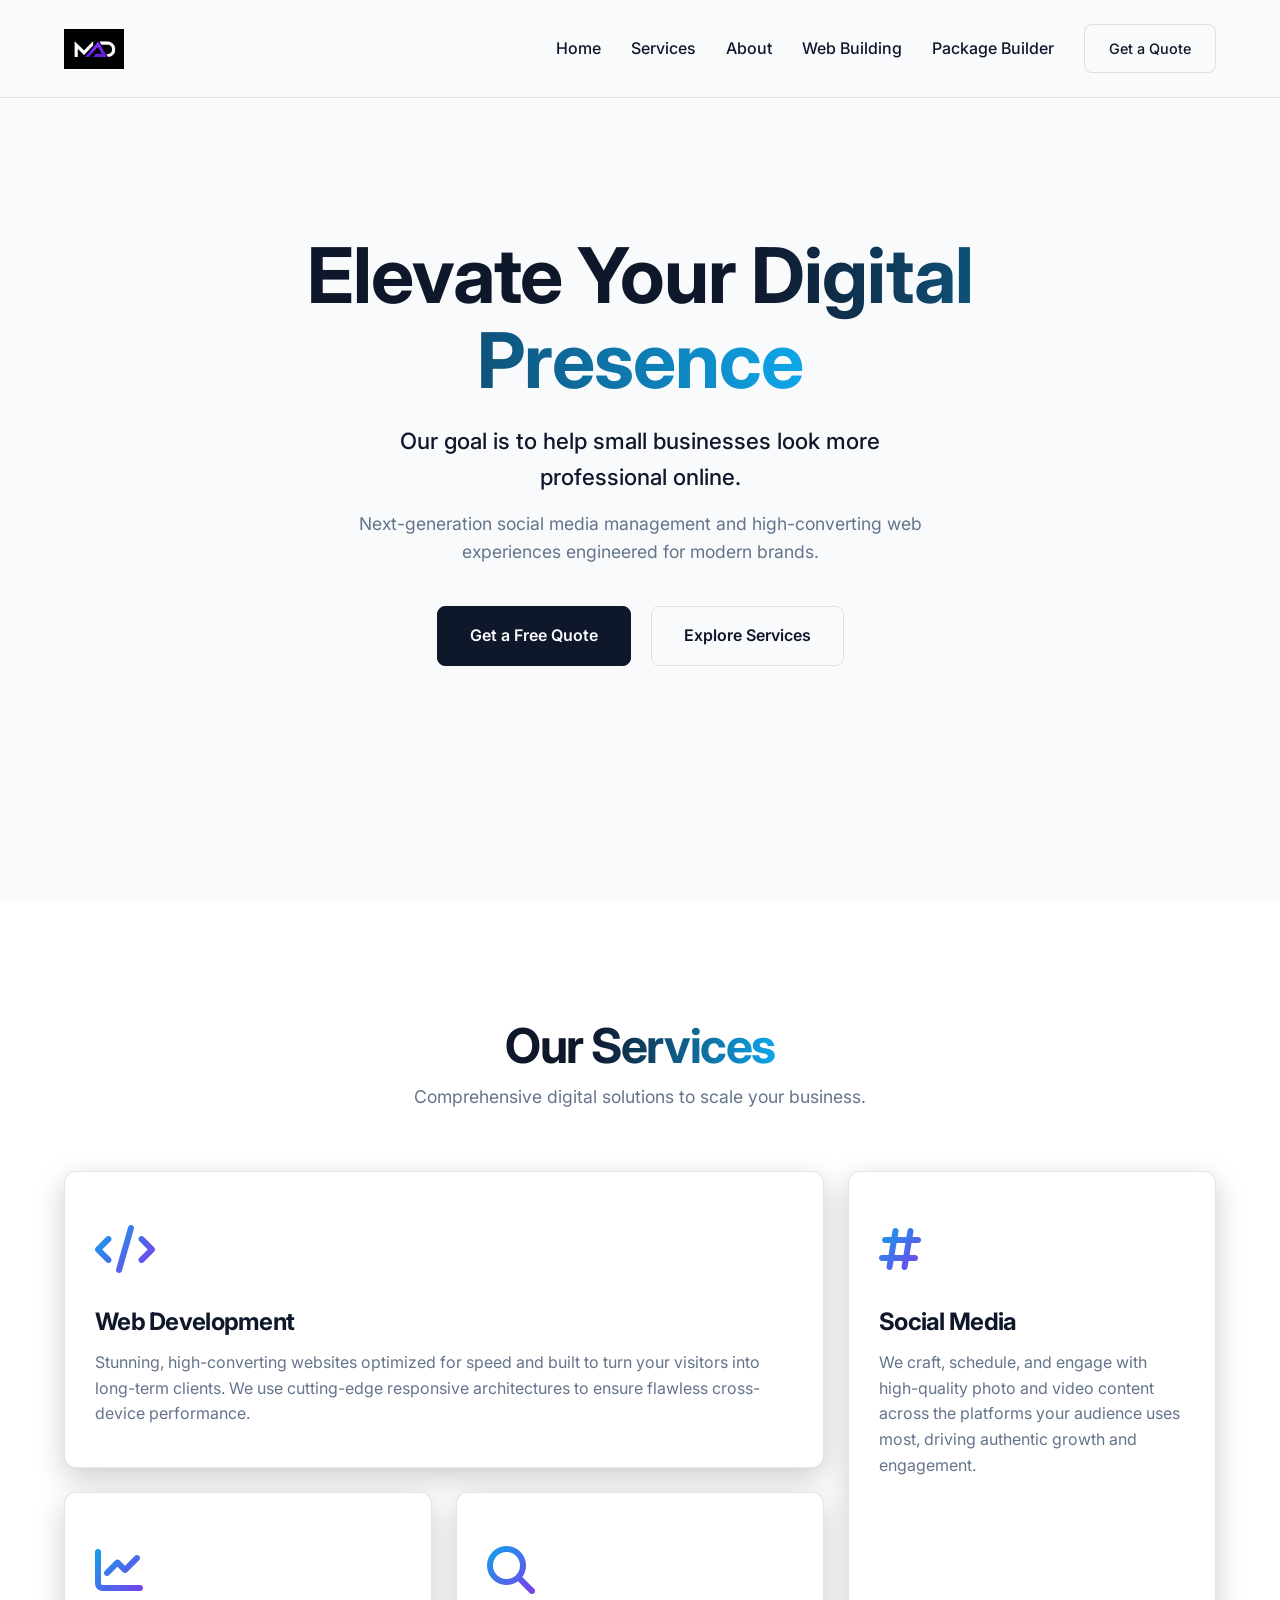
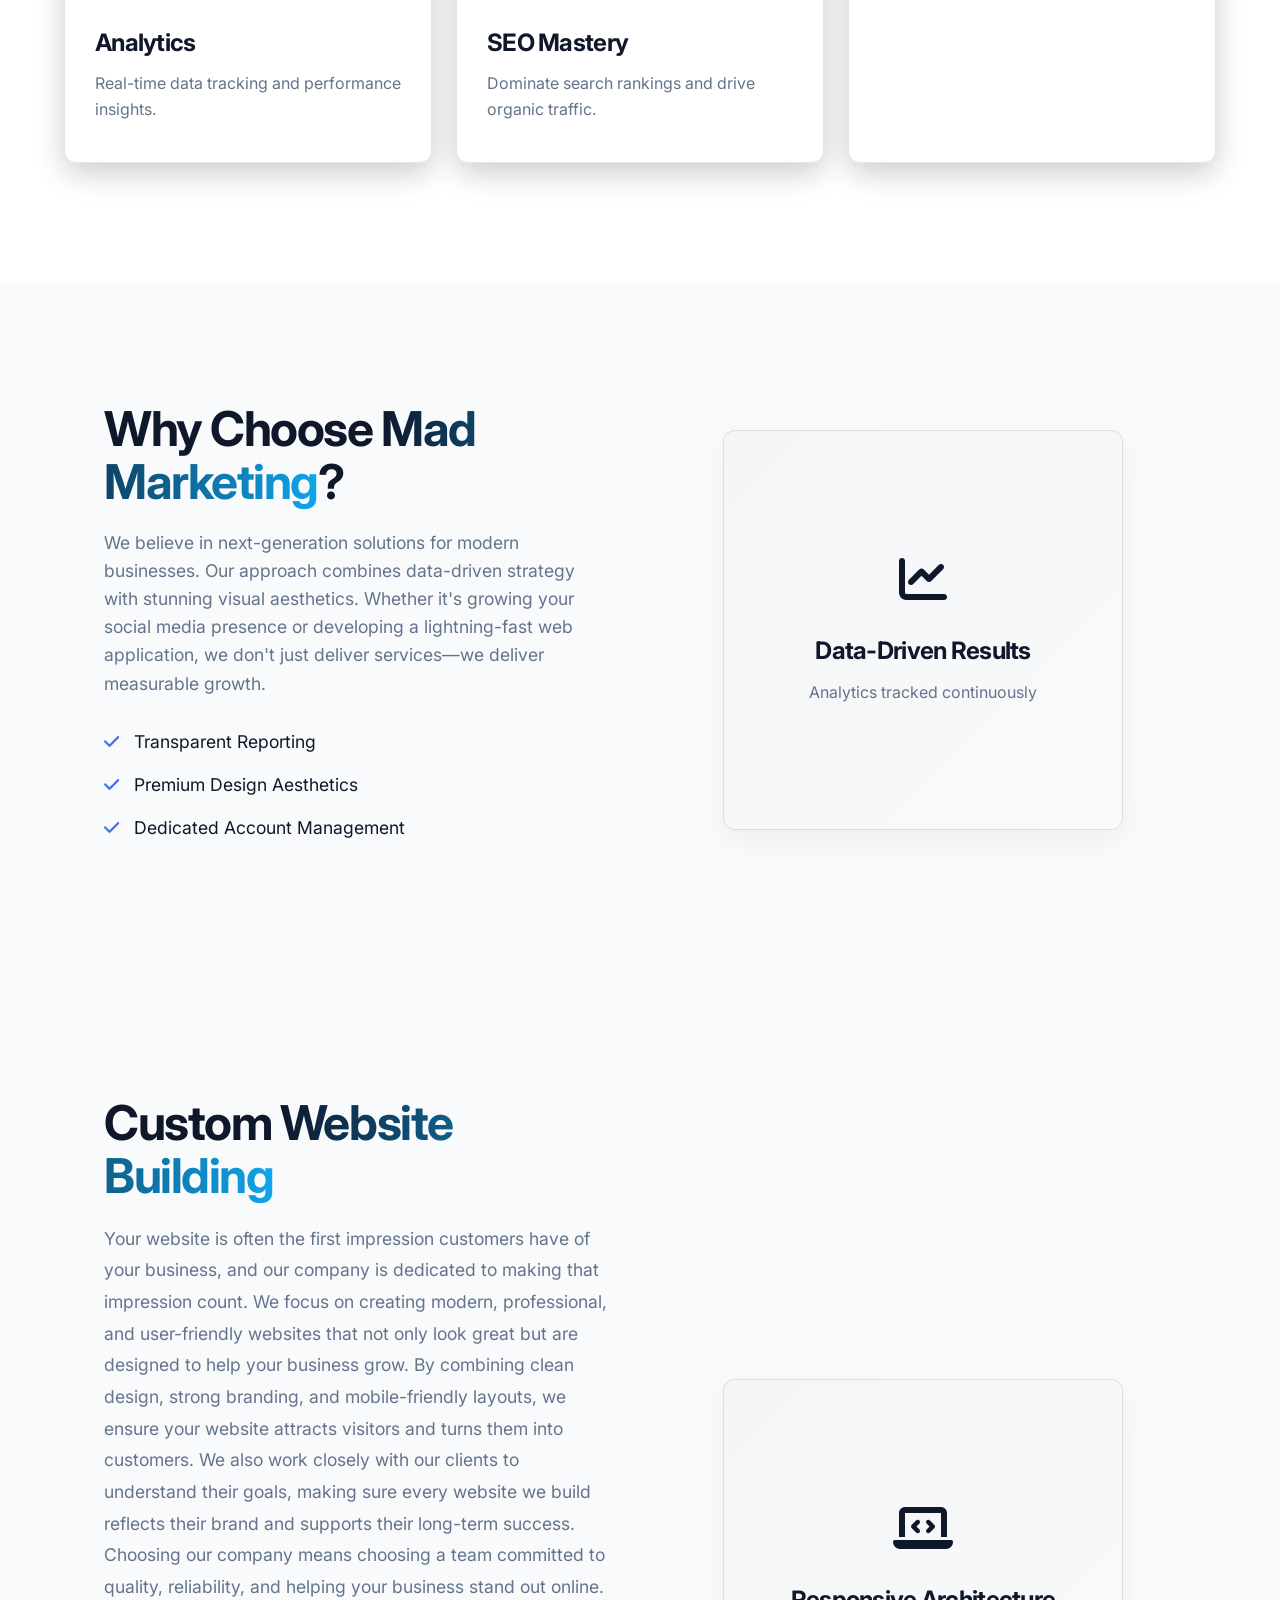
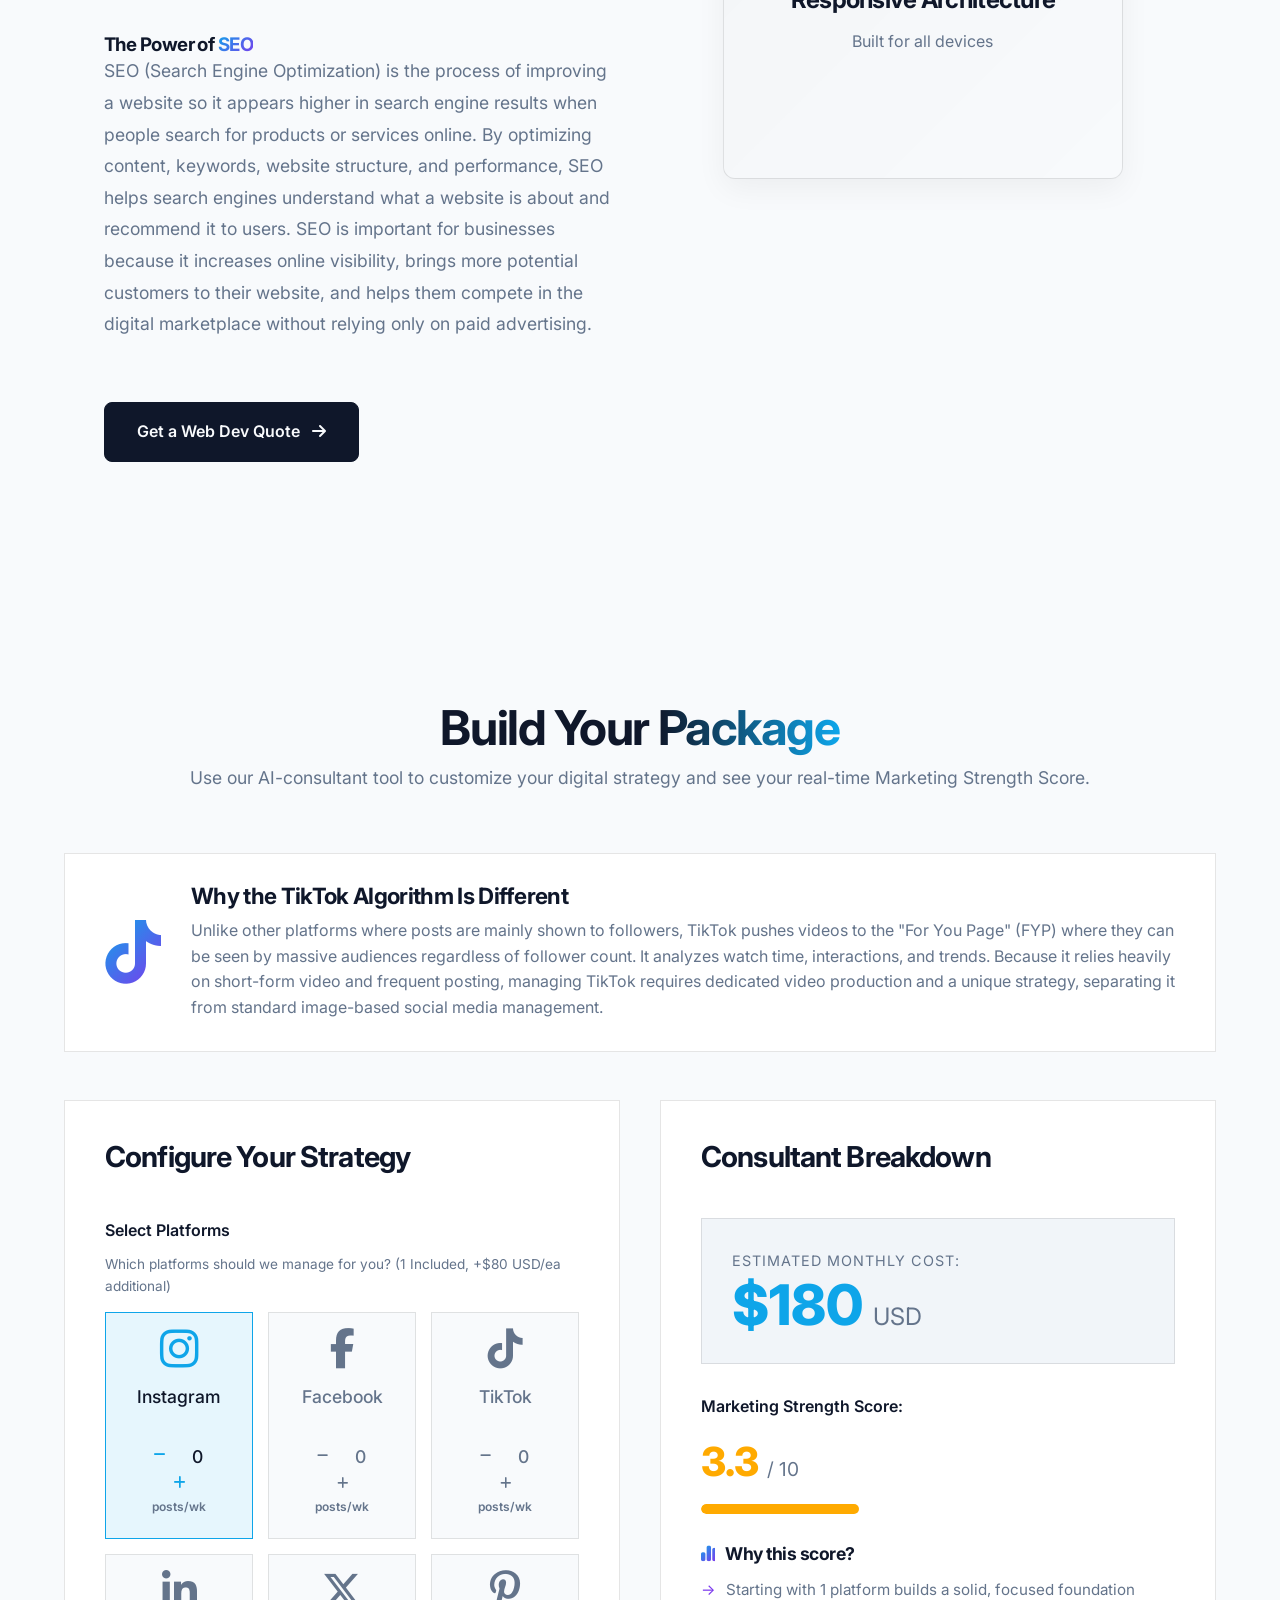
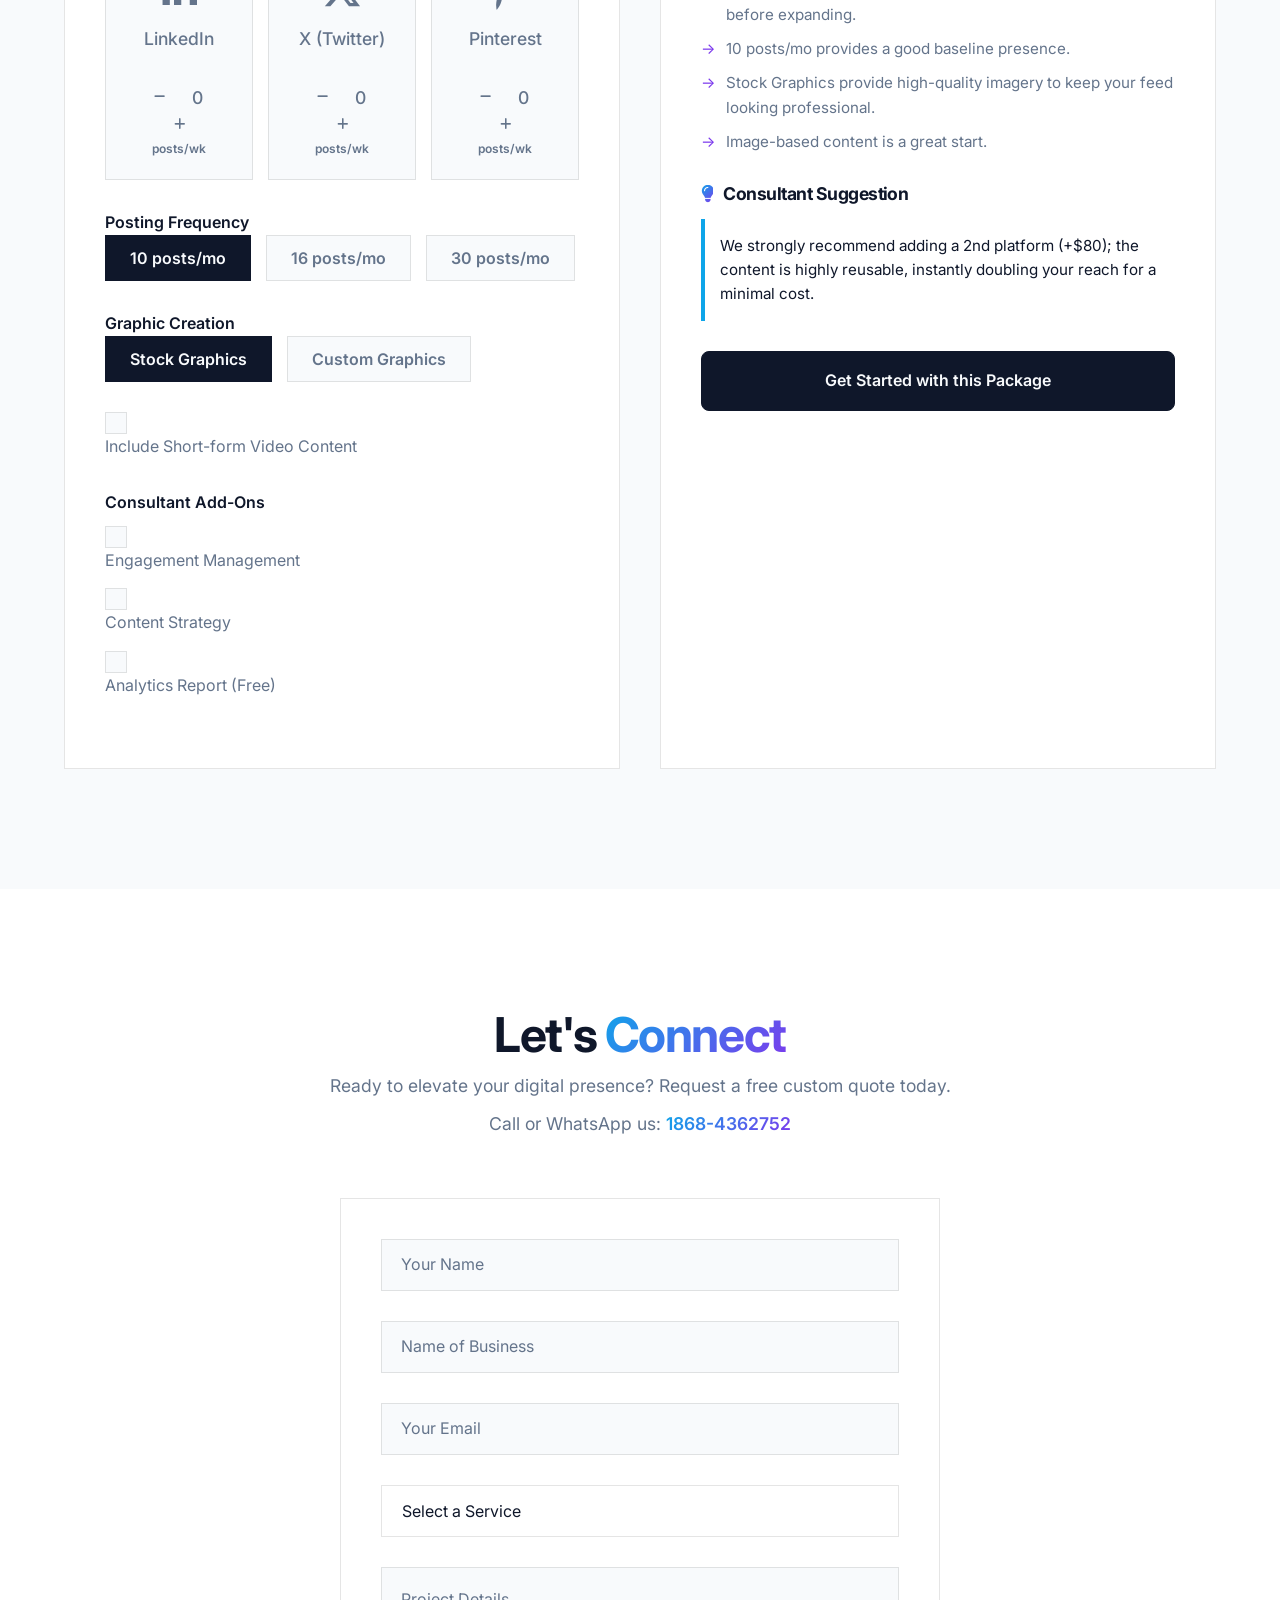
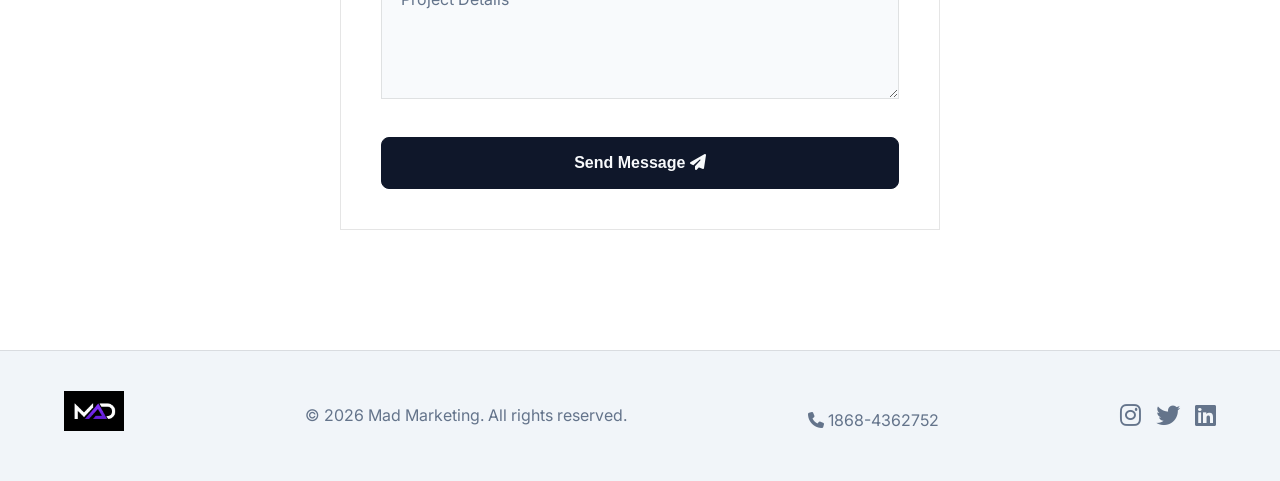
==== commit ee728be0: "Update logo in navbar and footer" ====
--- a/index.html
+++ b/index.html
@@ -44,7 +44,7 @@
 
     <!-- Navigation -->
     <nav class="navbar">
-        <a href="#home" class="logo">Mad <span>Marketing</span></a>
+        <a href="#home" class="logo-link"><img src="logo.jpg" alt="Mad Marketing Logo" class="logo-img"></a>
         <ul class="nav-links">
             <li><a href="#home">Home</a></li>
             <li><a href="#services">Services</a></li>
@@ -459,7 +459,7 @@
         <!-- Footer -->
         <footer>
             <div class="footer-content">
-                <div class="logo">Mad <span>Marketing</span></div>
+                <a href="#home" class="logo-link" style="margin-bottom: 10px;"><img src="logo.jpg" alt="Mad Marketing Logo" class="logo-img"></a>
                 <p>&copy; 2026 Mad Marketing. All rights reserved.</p>
                 <p style="margin-top: 10px;"><i class="fa-solid fa-phone"></i> <a href="tel:+18684362752"
                         style="color: inherit; text-decoration: none;">1868-4362752</a></p>
--- a/style.css
+++ b/style.css
@@ -131,22 +131,21 @@
     border-bottom: 1px solid var(--border-color);
 }
 
-.logo {
-    font-size: 1.8rem;
-    font-weight: 800;
-    color: var(--text-primary);
-    cursor: pointer;
+.logo-link {
+    display: inline-flex;
+    align-items: center;
     text-decoration: none;
-    display: inline-block;
     transition: opacity 0.3s ease;
 }
 
-.logo:hover {
+.logo-link:hover {
     opacity: 0.8;
 }
 
-.logo span {
-    color: var(--accent-blue);
+.logo-img {
+    height: 40px;
+    width: auto;
+    object-fit: contain;
 }
 
 .nav-links {
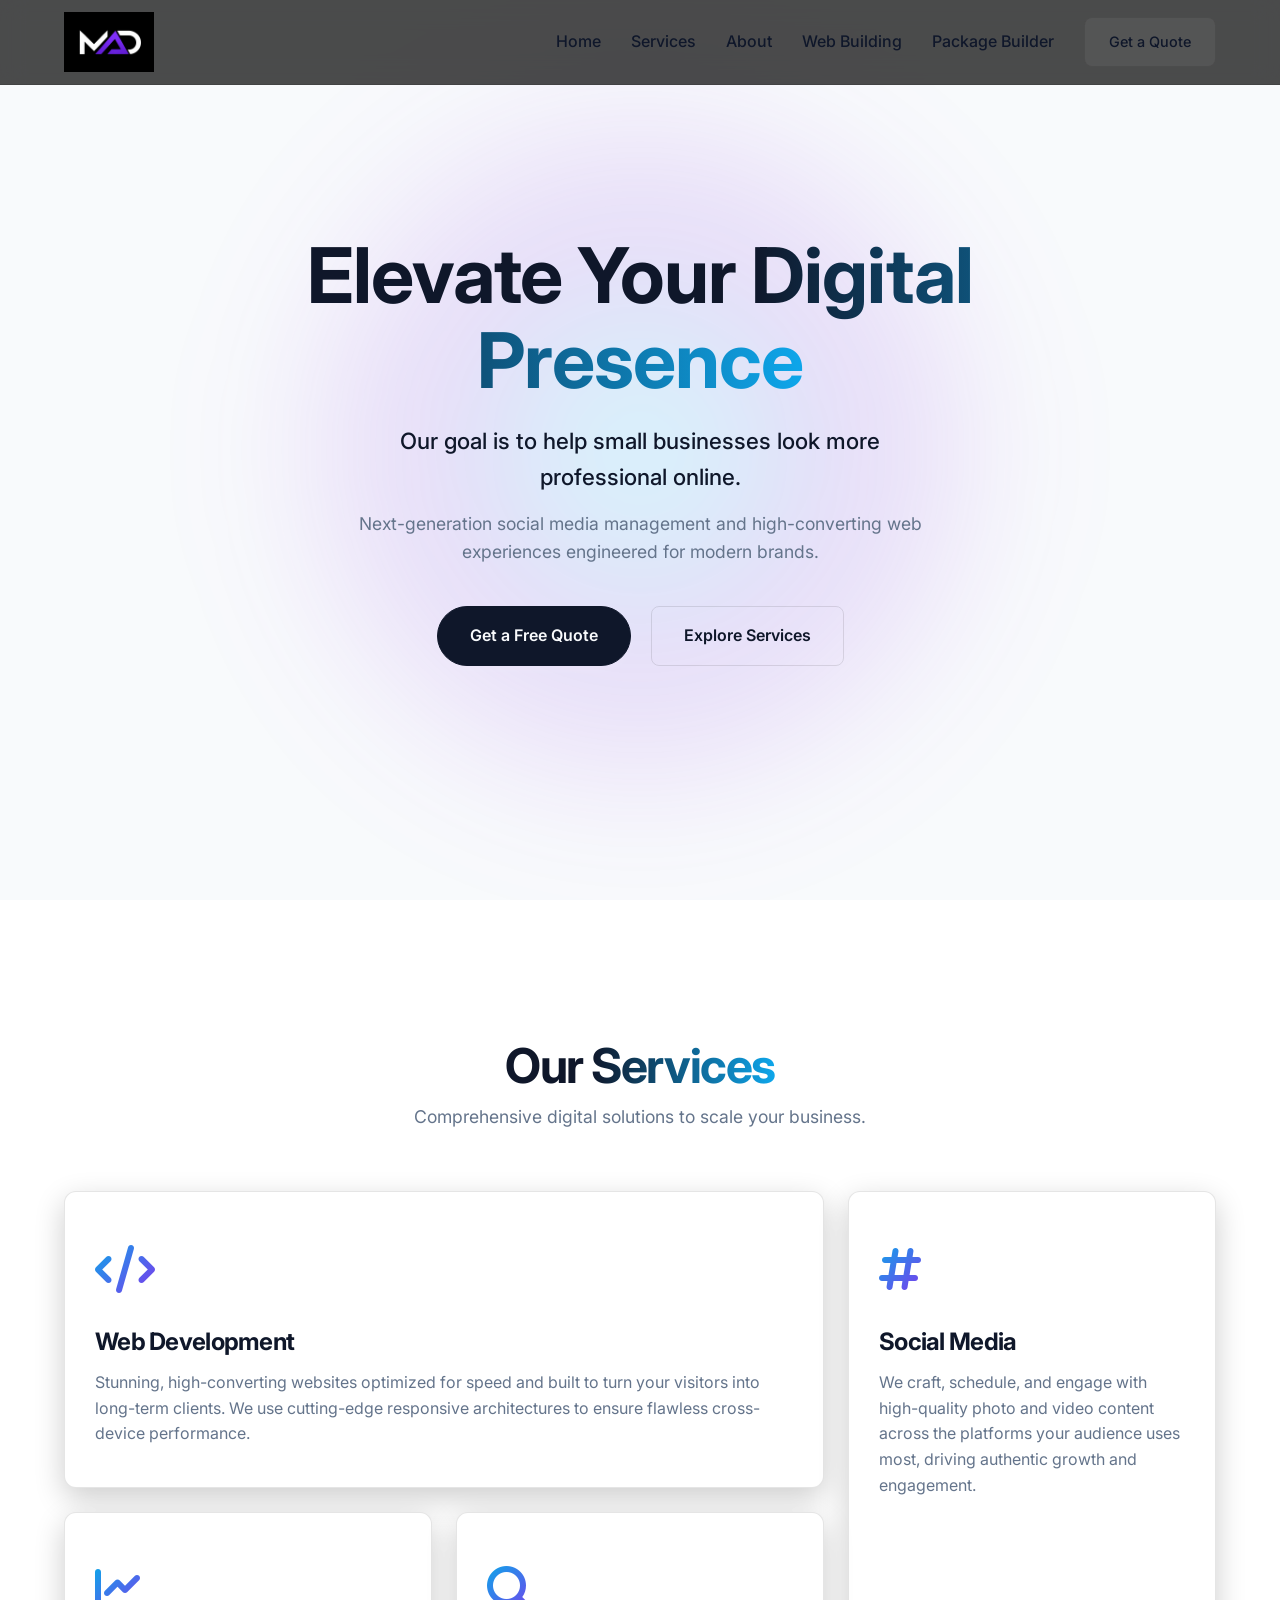
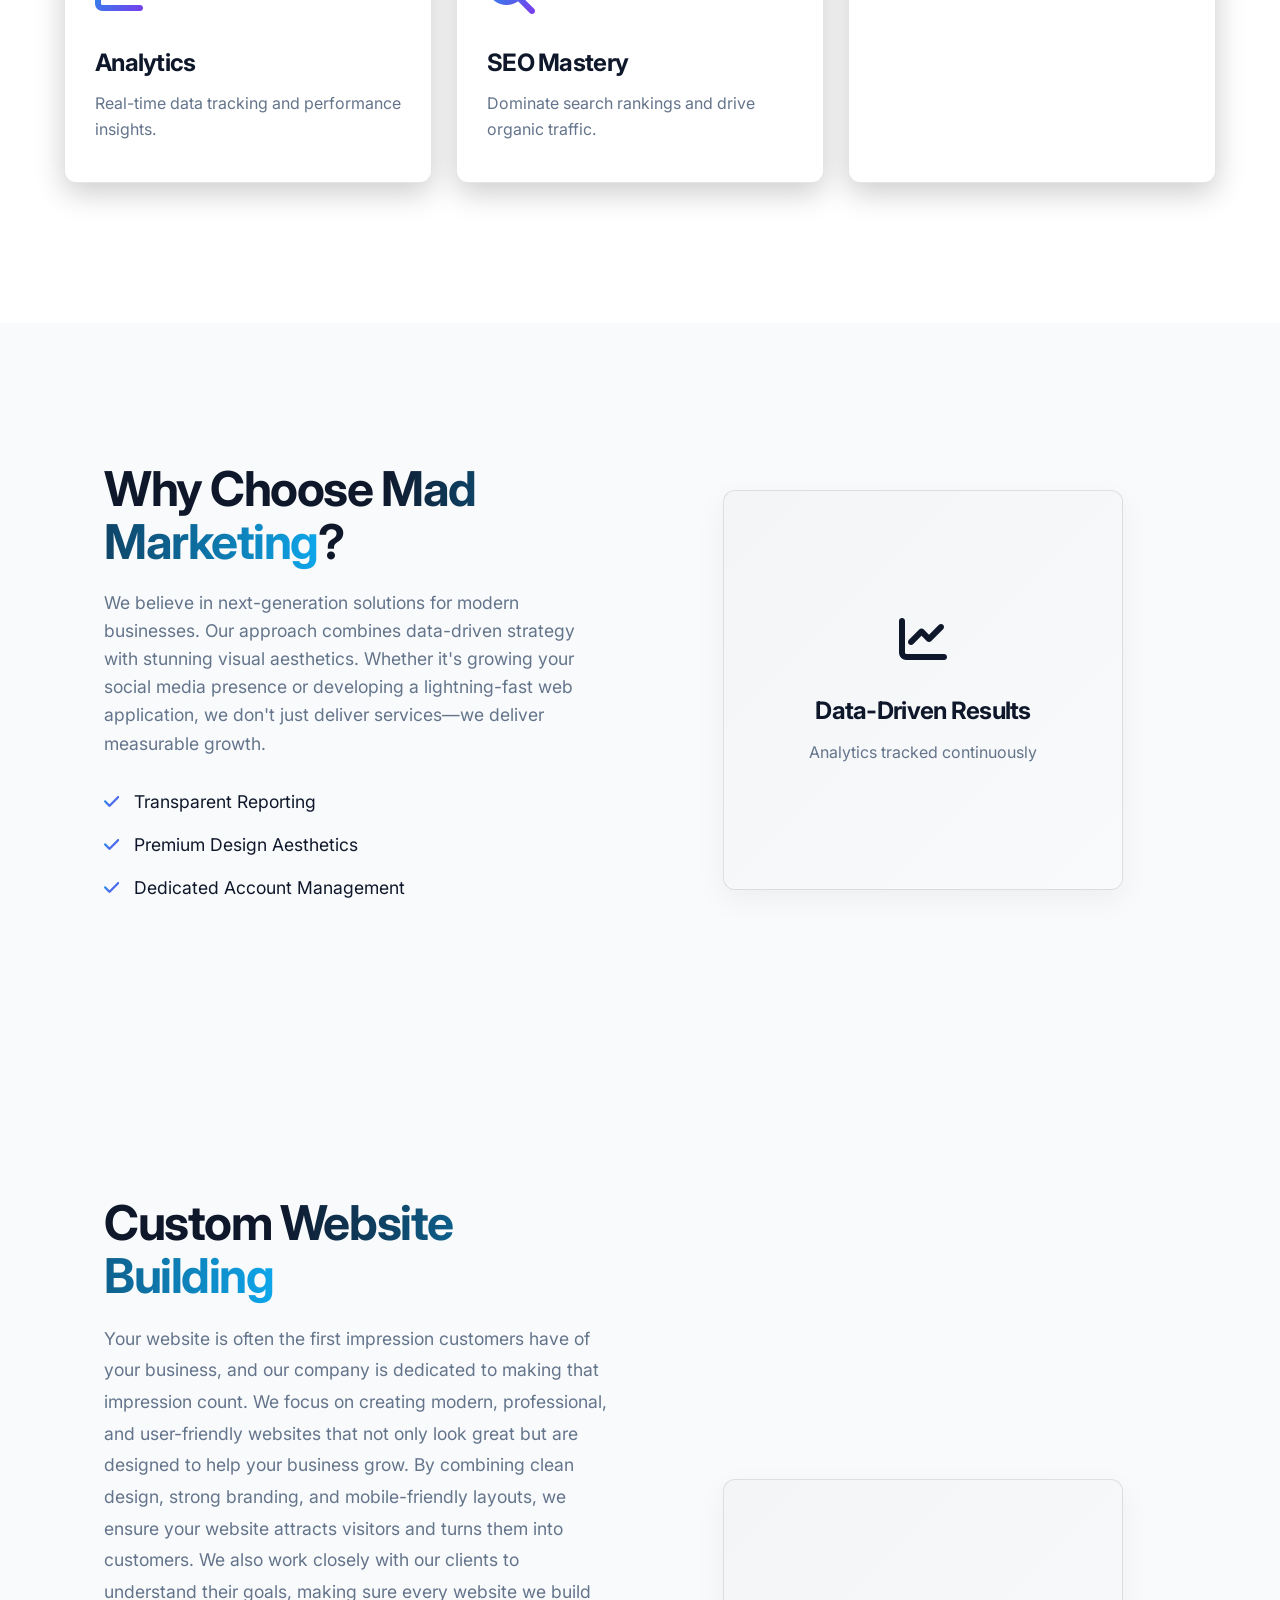
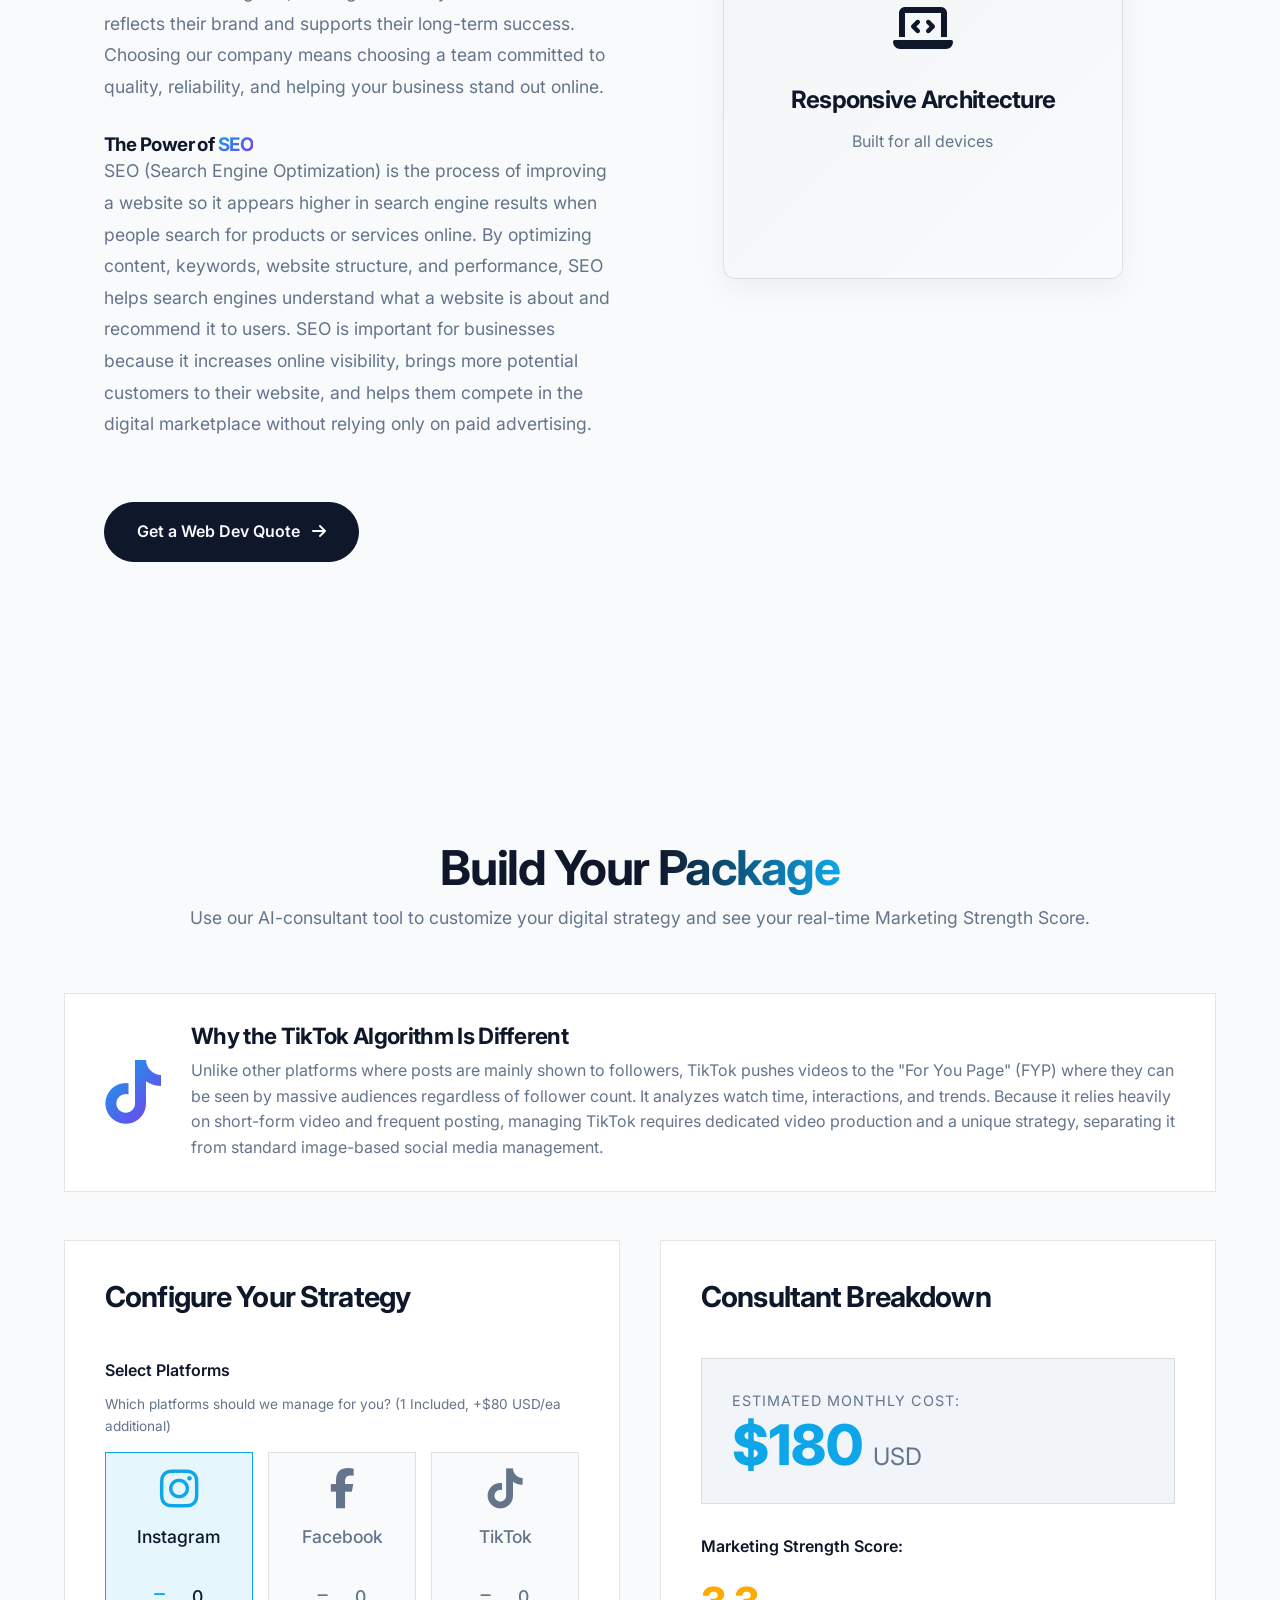
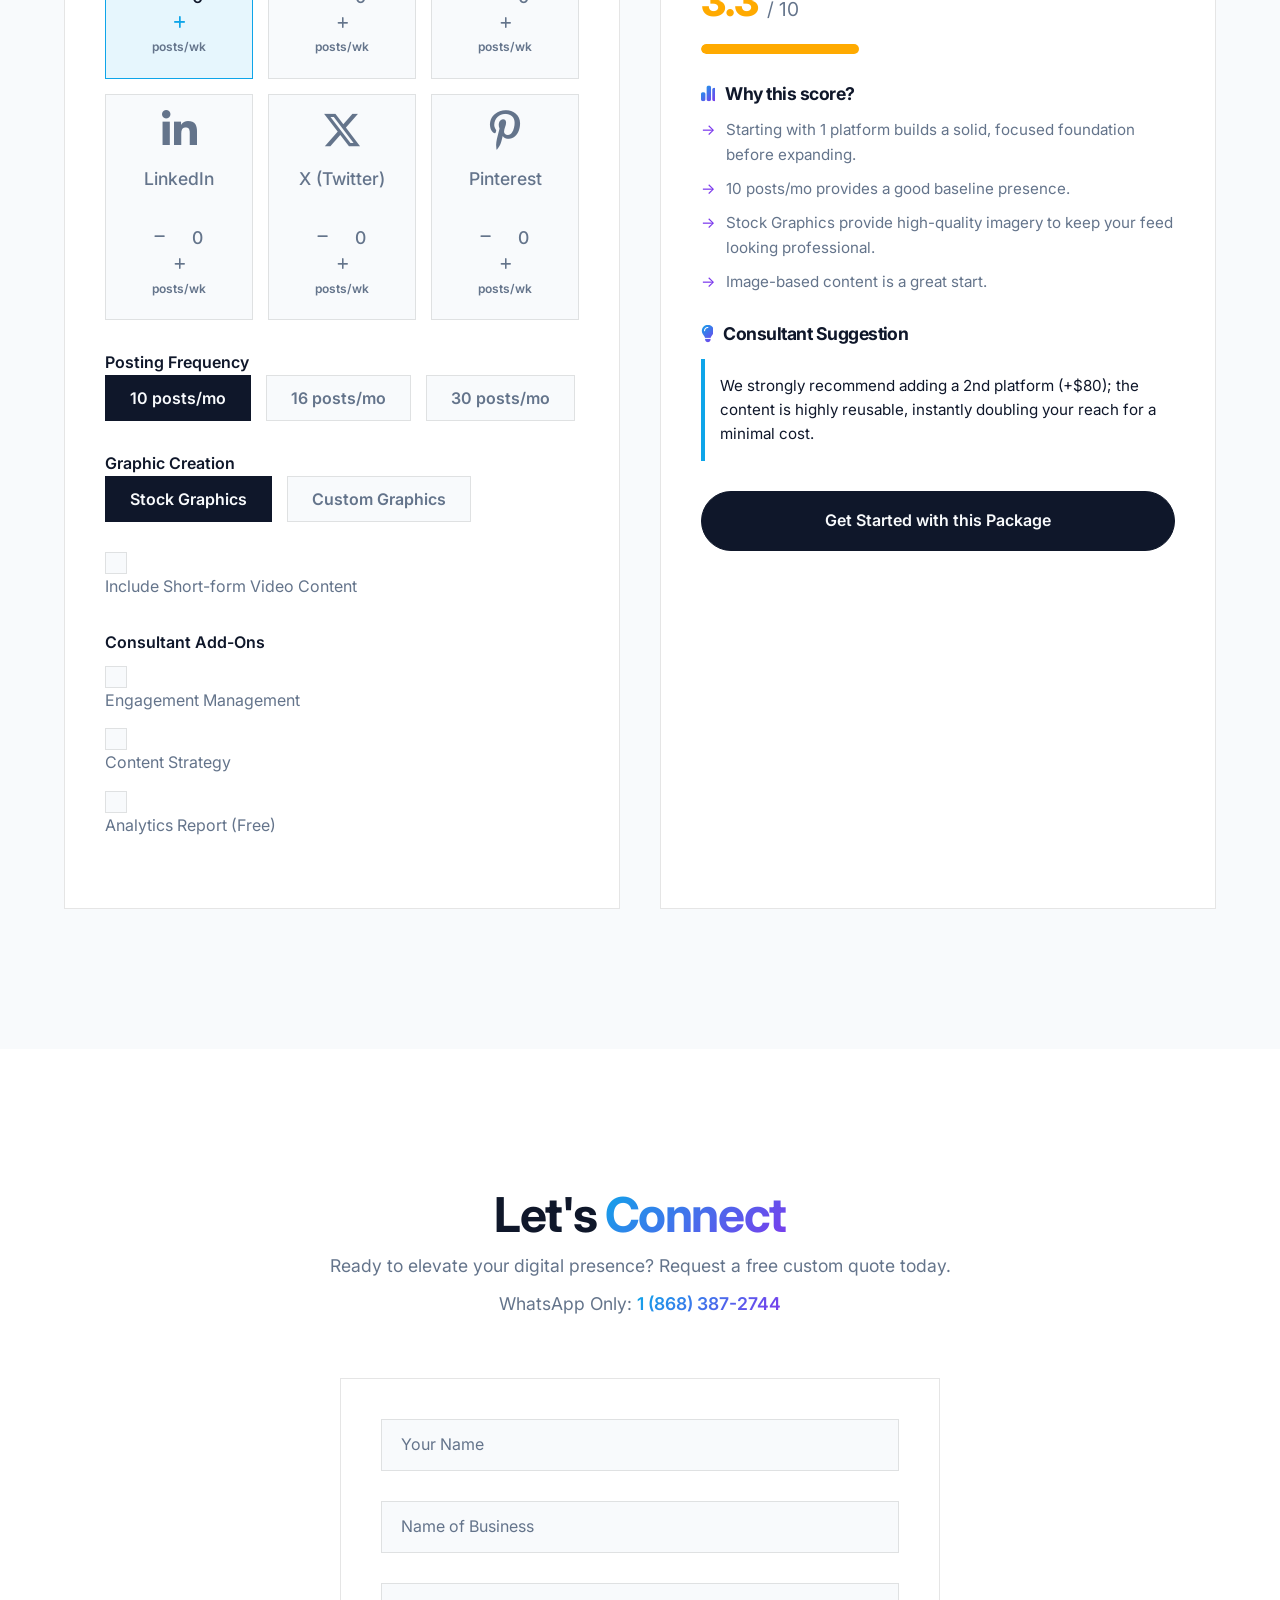
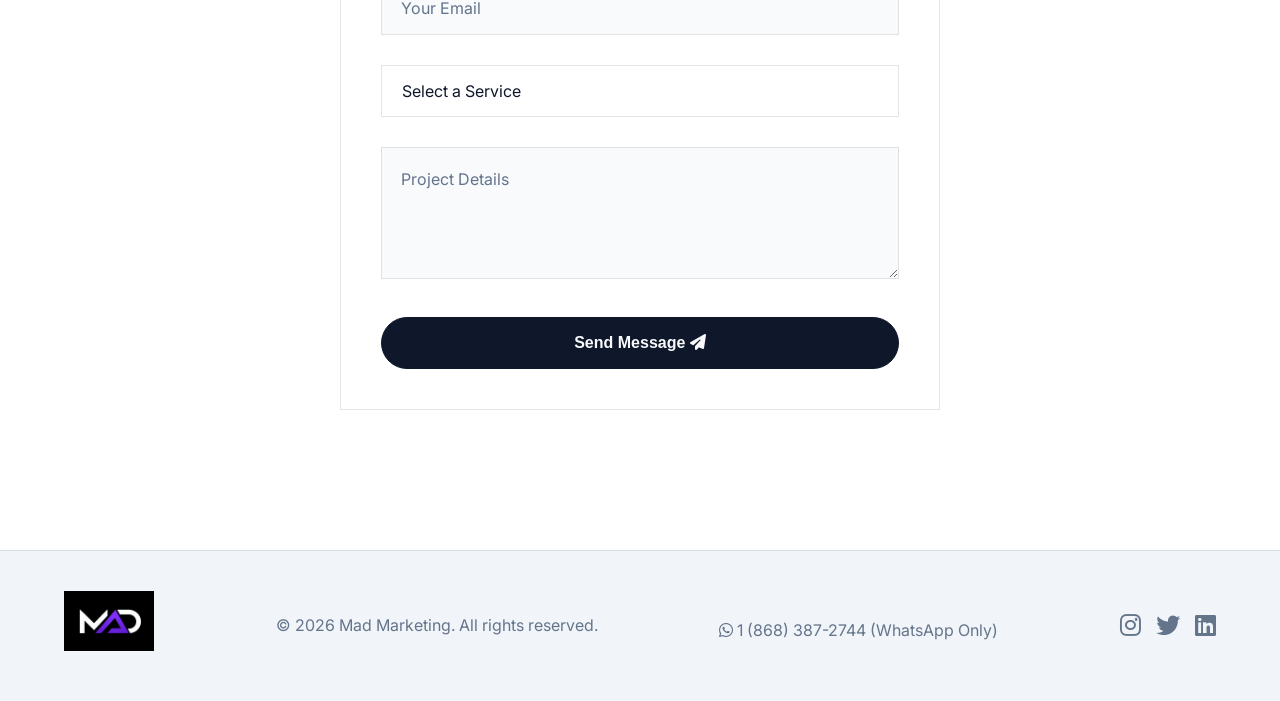
==== commit 01fa8529: "Update WhatsApp contact info and implement design overhaul" ====
--- a/index.html
+++ b/index.html
@@ -23,7 +23,7 @@
       "@type": "ProfessionalService",
       "name": "Mad Marketing",
       "description": "Next-generation social media management and high-converting web experiences engineered for modern brands.",
-      "telephone": "+18684362752",
+      "telephone": "+18683872744",
       "email": "cityvice05@gmail.com",
       "url": "https://madmarketing.com/"
     }
@@ -62,6 +62,7 @@
     <main>
         <!-- Hero Section -->
         <section id="home" class="hero">
+            <div class="hero-bg-orb"></div>
             <div class="hero-content">
                 <h1 class="hero-title">Elevate Your <span class="dynamic-text">Digital Presence</span></h1>
                 <p class="hero-subtitle" style="margin-bottom: 15px; font-weight: 500; color: var(--text-primary);">Our
@@ -417,8 +418,8 @@
             <div class="section-header">
                 <h2>Let's <span class="text-gradient">Connect</span></h2>
                 <p>Ready to elevate your digital presence? Request a free custom quote today.</p>
-                <p style="margin-top: 10px; font-size: 1.1rem;">Call or WhatsApp us: <a href="tel:+18684362752"
-                        class="text-gradient" style="font-weight: 600; text-decoration: none;">1868-4362752</a></p>
+                <p style="margin-top: 10px; font-size: 1.1rem;">WhatsApp Only: <a href="https://wa.me/18683872744"
+                        class="text-gradient" style="font-weight: 600; text-decoration: none;" target="_blank">1 (868) 387-2744</a></p>
             </div>
 
             <form class="contact-form" action="https://formsubmit.co/madmarketingonline@gmail.com" method="POST">
@@ -461,8 +462,8 @@
             <div class="footer-content">
                 <a href="#home" class="logo-link" style="margin-bottom: 10px;"><img src="logo.jpg" alt="Mad Marketing Logo" class="logo-img"></a>
                 <p>&copy; 2026 Mad Marketing. All rights reserved.</p>
-                <p style="margin-top: 10px;"><i class="fa-solid fa-phone"></i> <a href="tel:+18684362752"
-                        style="color: inherit; text-decoration: none;">1868-4362752</a></p>
+                <p style="margin-top: 10px;"><i class="fa-brands fa-whatsapp"></i> <a href="https://wa.me/18683872744"
+                        style="color: inherit; text-decoration: none;" target="_blank">1 (868) 387-2744 (WhatsApp Only)</a></p>
                 <div class="social-links">
                     <a href="#" aria-label="Follow us on Instagram"><i class="fa-brands fa-instagram"></i></a>
                     <a href="#" aria-label="Follow us on X (Twitter)"><i class="fa-brands fa-twitter"></i></a>
--- a/style.css
+++ b/style.css
@@ -23,7 +23,7 @@
     --font-main: 'Inter', sans-serif;
     
     /* Spacing */
-    --section-padding: 120px 5%;
+    --section-padding: 140px 5%;
 }
 
 * {
@@ -83,16 +83,20 @@
     color: var(--bg-dark);
     text-decoration: none;
     font-weight: 600;
-    border-radius: 8px;
+    border-radius: 50px;
     border: 1px solid var(--text-primary);
     transition: all 0.3s cubic-bezier(0.4, 0, 0.2, 1);
     cursor: pointer;
     font-size: 1rem;
+    box-shadow: 0 4px 15px rgba(255, 255, 255, 0.1);
 }
 
 .btn-primary:hover {
     background: transparent;
     color: var(--text-primary);
+    transform: translateY(-2px) scale(1.02);
+    box-shadow: 0 8px 25px rgba(0, 240, 255, 0.3);
+    border-color: var(--accent-blue);
 }
 
 .btn-primary-sm {
@@ -122,11 +126,13 @@
     top: 0;
     left: 0;
     width: 100%;
-    padding: 24px 5%;
+    padding: 12px 5%;
     display: flex;
     justify-content: space-between;
     align-items: center;
-    background: var(--bg-dark);
+    background: rgba(0, 0, 0, 0.7);
+    backdrop-filter: blur(12px);
+    -webkit-backdrop-filter: blur(12px);
     z-index: 1000;
     border-bottom: 1px solid var(--border-color);
 }
@@ -143,7 +149,7 @@
 }
 
 .logo-img {
-    height: 40px;
+    height: 60px;
     width: auto;
     object-fit: contain;
 }
@@ -1197,7 +1203,7 @@
    ========================================= */
 footer {
     padding: 40px 5%;
-    background: var(--bg-dark);
+    background: #000000;
     border-top: 1px solid var(--border-color);
 }
 
@@ -1304,3 +1310,32 @@
         background: #f1f5f9;
     }
 }
+
+/* =========================================
+   Animations & Polish
+   ========================================= */
+.fade-in {
+    opacity: 0;
+    transform: translateY(30px);
+    transition: opacity 0.8s cubic-bezier(0.4, 0, 0.2, 1), transform 0.8s cubic-bezier(0.4, 0, 0.2, 1);
+}
+
+.fade-in.visible {
+    opacity: 1;
+    transform: translateY(0);
+}
+
+.hero-bg-orb {
+    position: absolute;
+    top: 50%;
+    left: 50%;
+    width: 80vw;
+    height: 80vw;
+    max-width: 800px;
+    max-height: 800px;
+    background: radial-gradient(circle, rgba(0, 240, 255, 0.15) 0%, rgba(138, 43, 226, 0.15) 40%, rgba(10, 13, 20, 0) 70%);
+    transform: translate(-50%, -50%);
+    filter: blur(60px);
+    z-index: 0;
+    pointer-events: none;
+}
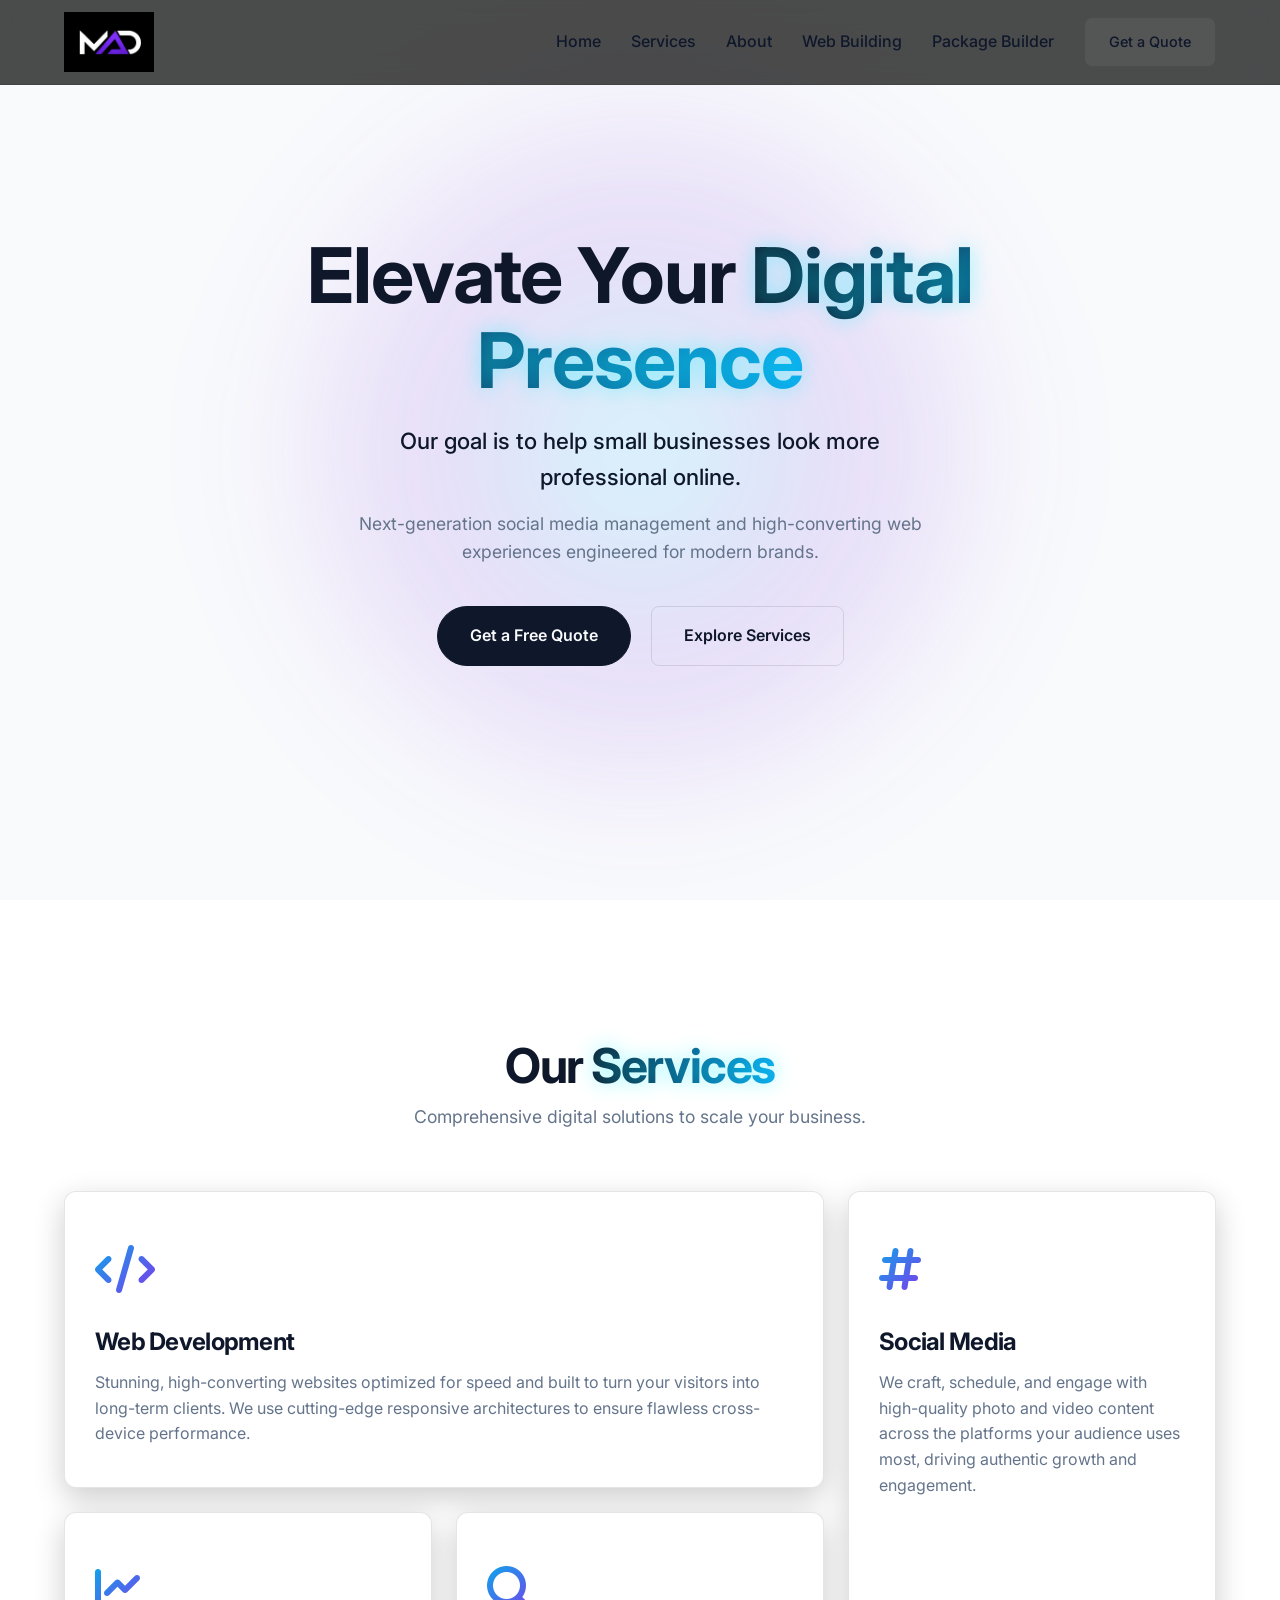
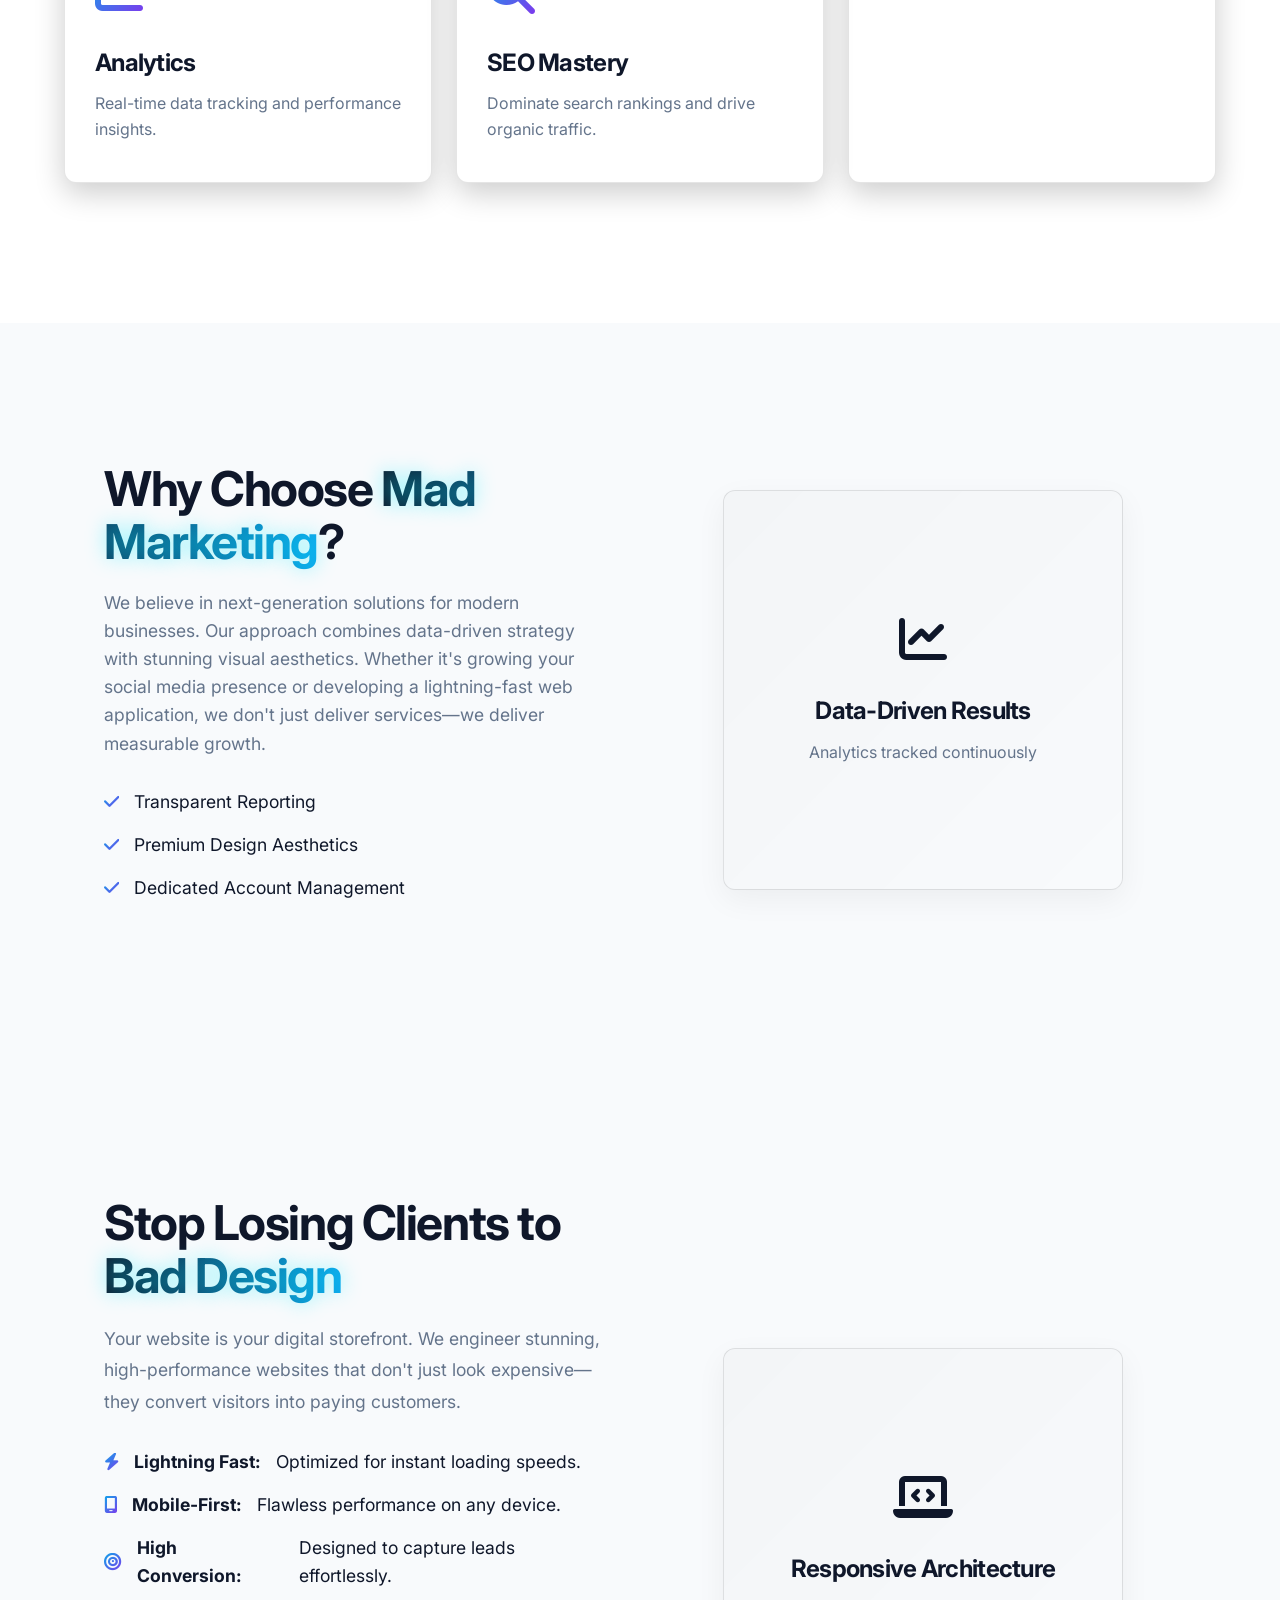
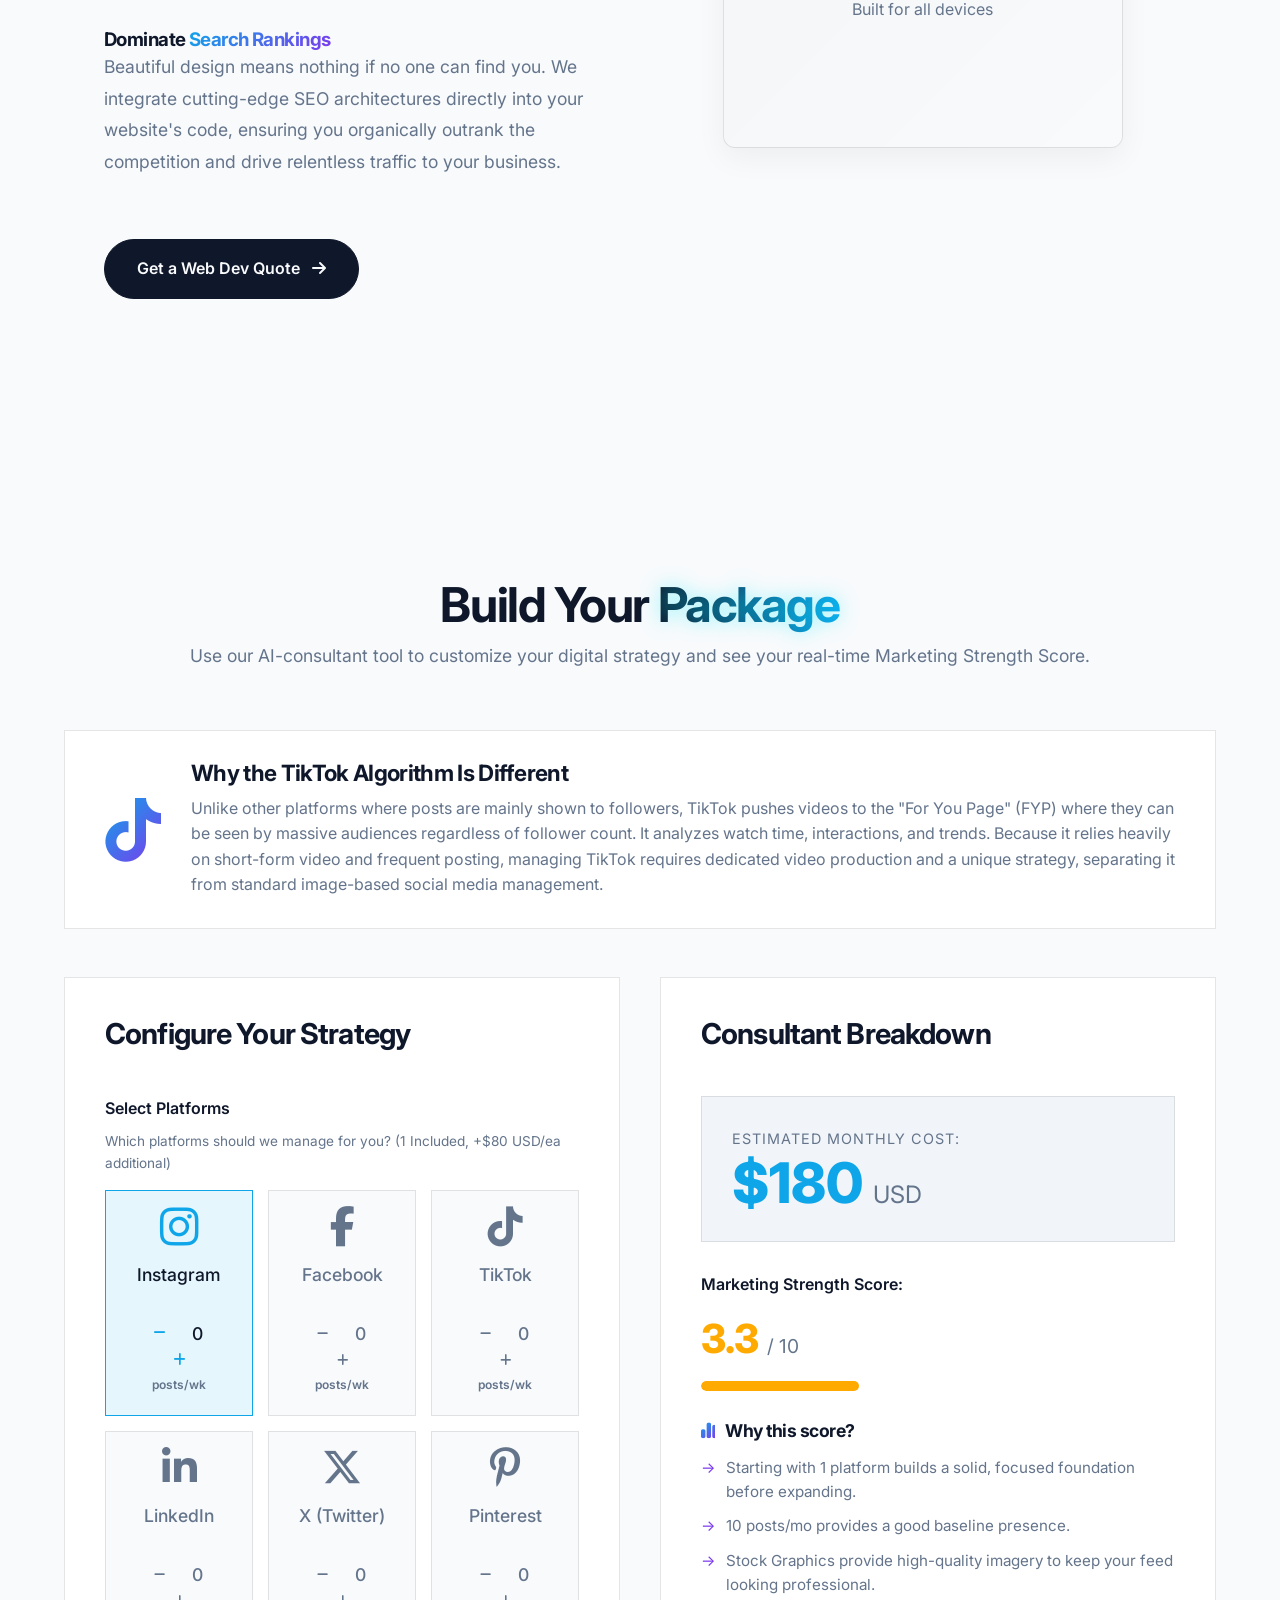
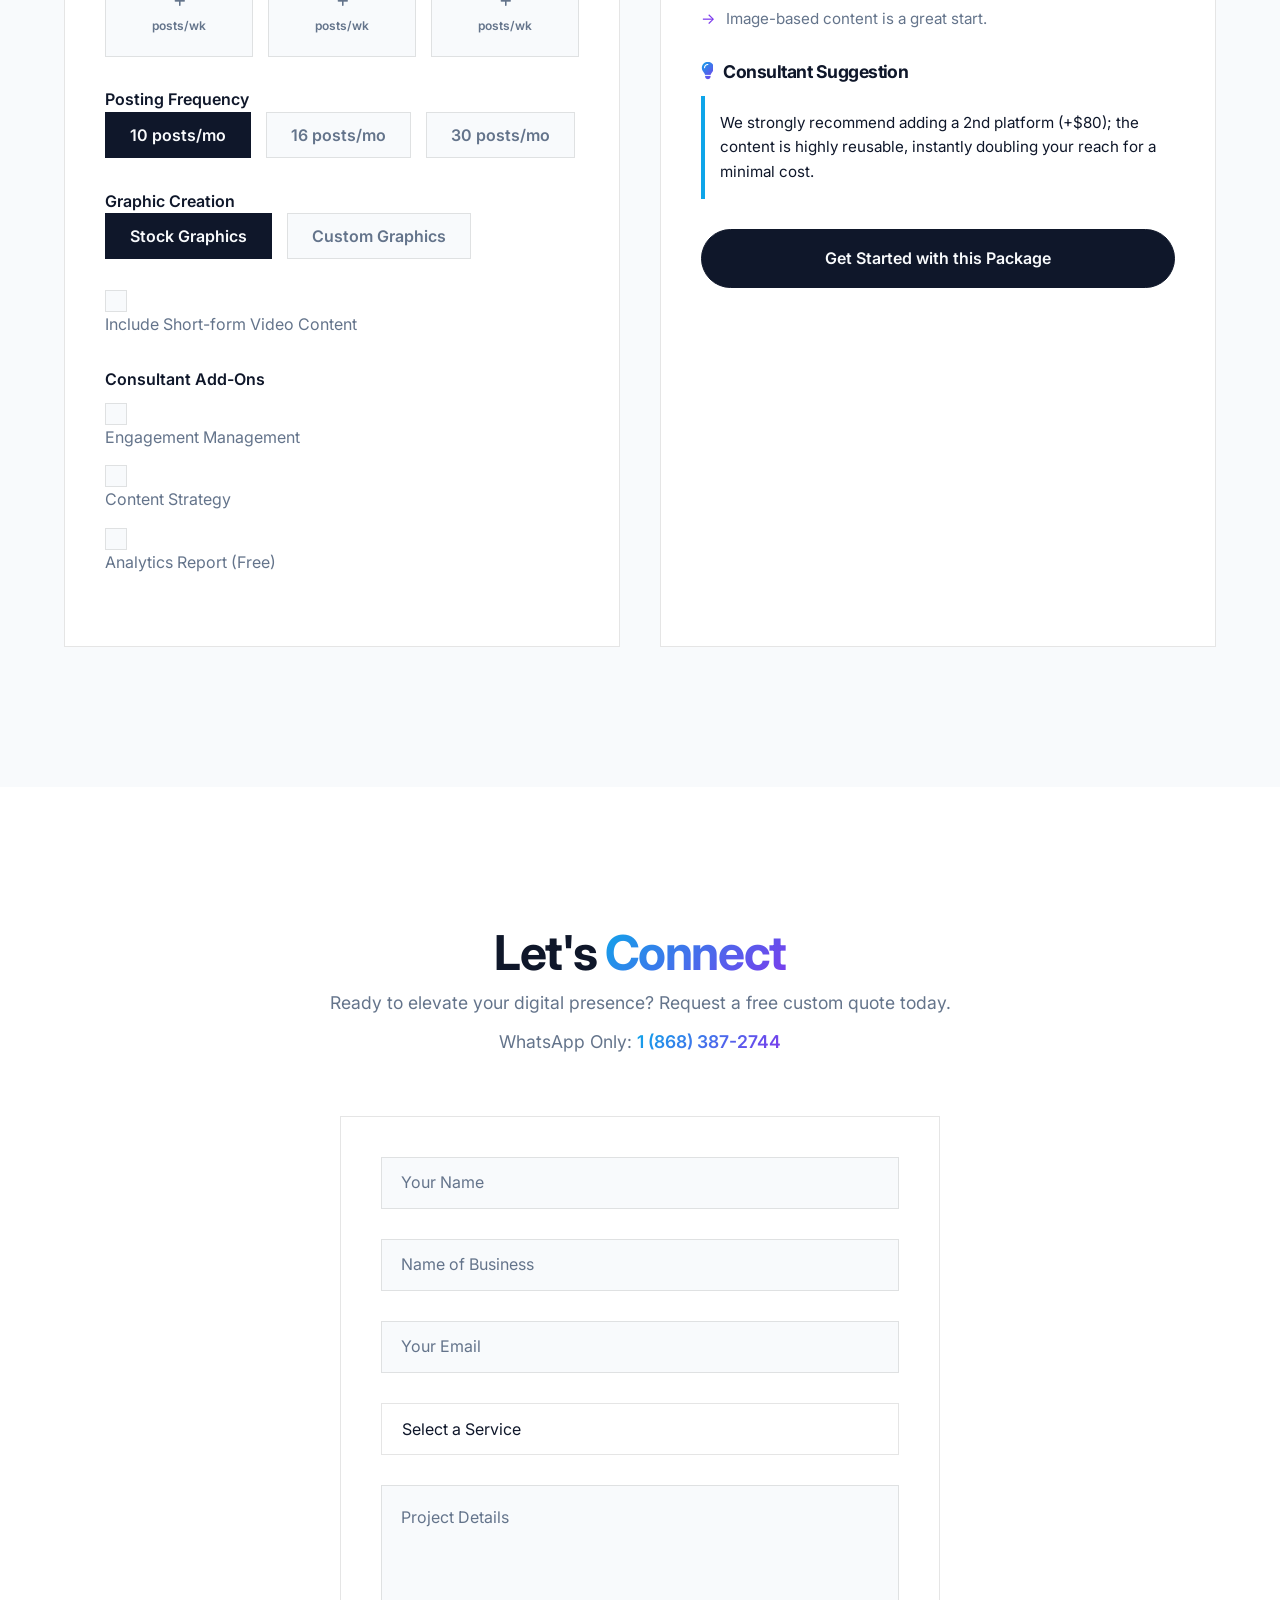
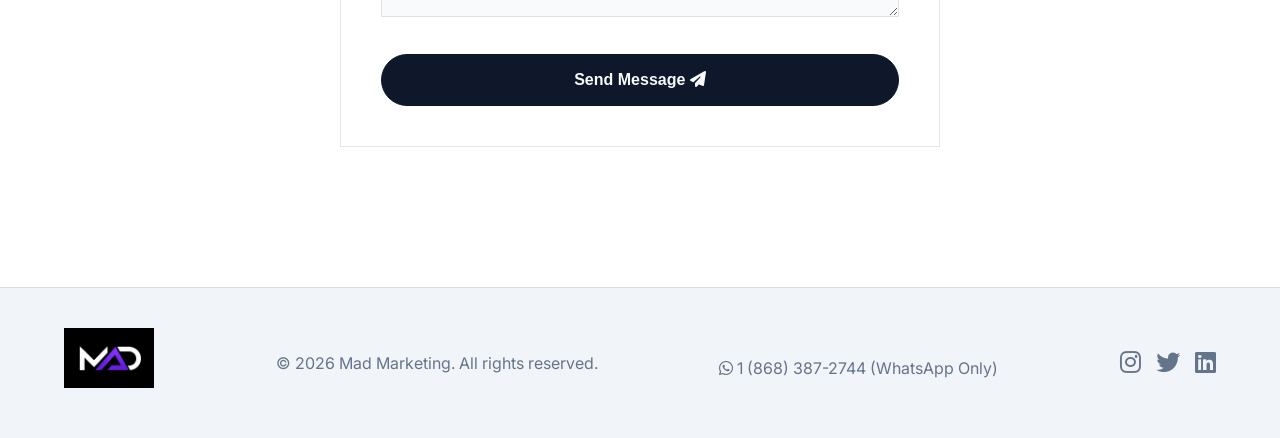
==== commit ca7d47e0: "Implement ultimate aesthetic and copy upgrade" ====
--- a/index.html
+++ b/index.html
@@ -135,7 +135,7 @@
                 </ul>
             </div>
             <div class="about-image">
-                <div class="structural-placeholder">
+                <div class="structural-placeholder floating">
                     <div class="placeholder-content">
                         <i class="fa-solid fa-chart-line accent-icon"></i>
                         <h4>Data-Driven Results</h4>
@@ -148,7 +148,7 @@
         <!-- Web Development Section -->
         <section id="web-dev" class="web-dev">
             <div class="web-dev-image">
-                <div class="structural-placeholder">
+                <div class="structural-placeholder floating delay-1">
                     <div class="placeholder-content">
                         <i class="fa-solid fa-laptop-code accent-icon"></i>
                         <h4>Responsive Architecture</h4>
@@ -157,24 +157,18 @@
                 </div>
             </div>
             <div class="web-dev-content">
-                <h2>Custom <span class="dynamic-text">Website Building</span></h2>
-                <p>Your website is often the first impression customers have of your business, and our company is
-                    dedicated to making that impression count. We focus on creating modern, professional, and
-                    user-friendly websites that not only look great but are designed to help your business grow. By
-                    combining clean design, strong branding, and mobile-friendly layouts, we ensure your website
-                    attracts visitors and turns them into customers. We also work closely with our clients to understand
-                    their goals, making sure every website we build reflects their brand and supports their long-term
-                    success. Choosing our company means choosing a team committed to quality, reliability, and helping
-                    your business stand out online.</p>
-
-                <div class="seo-info" style="margin-top: 2rem;">
-                    <h3>The Power of <span class="text-gradient">SEO</span></h3>
-                    <p>SEO (Search Engine Optimization) is the process of improving a website so it appears higher in
-                        search engine results when people search for products or services online. By optimizing content,
-                        keywords, website structure, and performance, SEO helps search engines understand what a website
-                        is about and recommend it to users. SEO is important for businesses because it increases online
-                        visibility, brings more potential customers to their website, and helps them compete in the
-                        digital marketplace without relying only on paid advertising.</p>
+                <h2>Stop Losing Clients to <span class="dynamic-text">Bad Design</span></h2>
+                <p>Your website is your digital storefront. We engineer stunning, high-performance websites that don't just look expensive—they convert visitors into paying customers.</p>
+                
+                <ul class="about-features" style="margin-top: 20px;">
+                    <li class="delay-1"><i class="fa-solid fa-bolt text-gradient"></i> <strong>Lightning Fast:</strong> Optimized for instant loading speeds.</li>
+                    <li class="delay-2"><i class="fa-solid fa-mobile-screen text-gradient"></i> <strong>Mobile-First:</strong> Flawless performance on any device.</li>
+                    <li class="delay-3"><i class="fa-solid fa-bullseye text-gradient"></i> <strong>High Conversion:</strong> Designed to capture leads effortlessly.</li>
+                </ul>
+
+                <div class="seo-info" style="margin-top: 2.5rem;">
+                    <h3>Dominate <span class="text-gradient">Search Rankings</span></h3>
+                    <p>Beautiful design means nothing if no one can find you. We integrate cutting-edge SEO architectures directly into your website's code, ensuring you organically outrank the competition and drive relentless traffic to your business.</p>
                 </div>
 
                 <a href="#contact" class="btn-primary" style="margin-top: 2rem; display: inline-block;"
--- a/style.css
+++ b/style.css
@@ -5,8 +5,8 @@
     /* Color Palette - Premium Dynamic Dark Mode */
     --bg-dark: #0A0D14;           
     --bg-surface: #121620;        
-    --accent-blue: #00f0ff;       
-    --accent-purple: #8a2be2;     
+    --accent-blue: #00ffff;       
+    --accent-purple: #b026ff;     
     --text-primary: #ffffff;
     --text-muted: #94a3b8;
     --border-color: rgba(255, 255, 255, 0.05);
@@ -71,6 +71,7 @@
     -webkit-text-fill-color: transparent;
     background-clip: text;
     background-position: var(--scroll-perc, 0%) 0;
+    text-shadow: 0 0 20px rgba(0, 240, 255, 0.4);
 }
 
 /* =========================================
@@ -338,9 +339,9 @@
 }
 
 .service-card:hover {
-    transform: translateY(-5px) scale(1.02);
-    border-color: rgba(0, 240, 255, 0.3);
-    box-shadow: var(--glass-shadow);
+    transform: translateY(-12px) scale(1.03);
+    border-color: var(--accent-blue);
+    box-shadow: 0 25px 50px -12px rgba(0, 255, 255, 0.25), var(--glass-shadow);
 }
 
 /* Cursor Spotlight Hover Effect */
@@ -1314,15 +1315,29 @@
 /* =========================================
    Animations & Polish
    ========================================= */
-.fade-in {
+.fade-in, .fade-in-section {
     opacity: 0;
-    transform: translateY(30px);
-    transition: opacity 0.8s cubic-bezier(0.4, 0, 0.2, 1), transform 0.8s cubic-bezier(0.4, 0, 0.2, 1);
-}
-
-.fade-in.visible {
+    transform: translateY(40px);
+    transition: opacity 1s cubic-bezier(0.16, 1, 0.3, 1), transform 1s cubic-bezier(0.16, 1, 0.3, 1);
+}
+
+.fade-in.visible, .fade-in-section.visible {
     opacity: 1;
     transform: translateY(0);
+}
+
+.delay-1 { transition-delay: 0.15s; animation-delay: 0.15s; }
+.delay-2 { transition-delay: 0.3s; animation-delay: 0.3s; }
+.delay-3 { transition-delay: 0.45s; animation-delay: 0.45s; }
+
+.floating {
+    animation: float 6s ease-in-out infinite;
+}
+
+@keyframes float {
+    0% { transform: translateY(0px); }
+    50% { transform: translateY(-20px); }
+    100% { transform: translateY(0px); }
 }
 
 .hero-bg-orb {
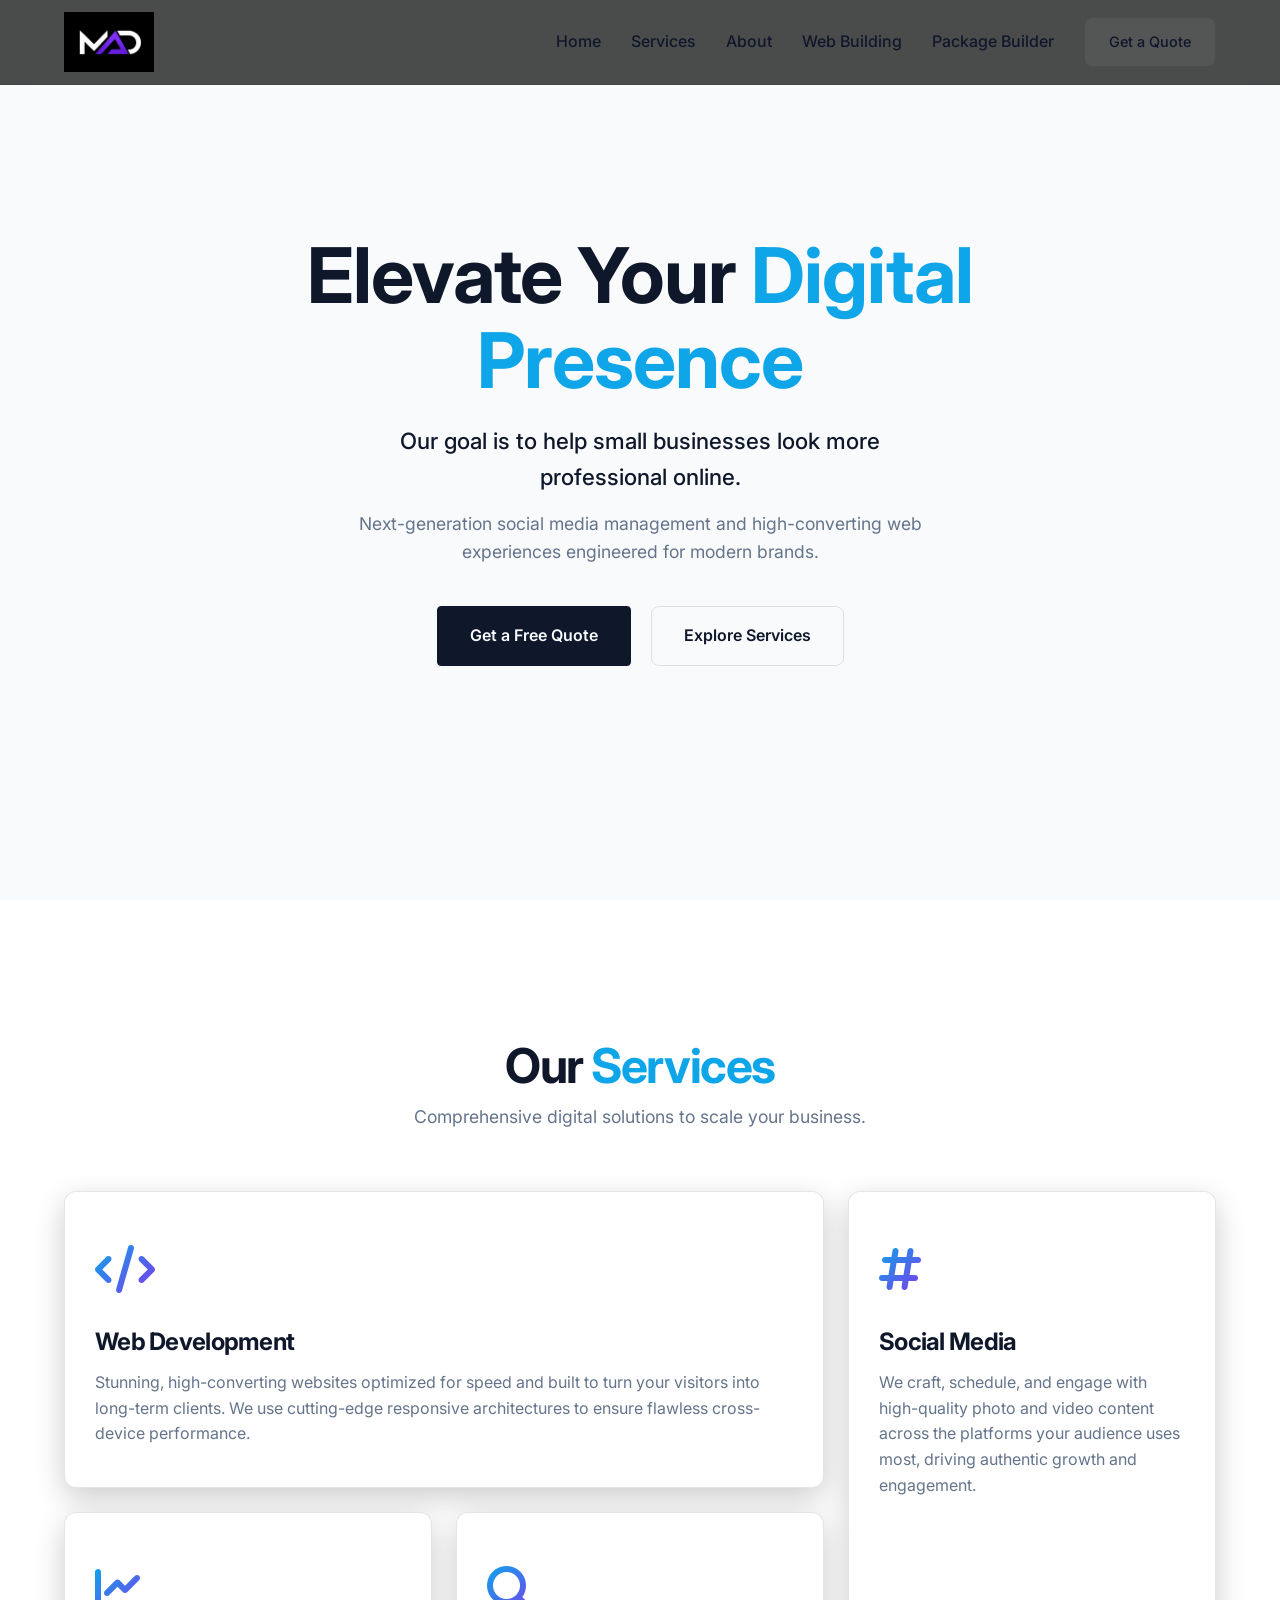
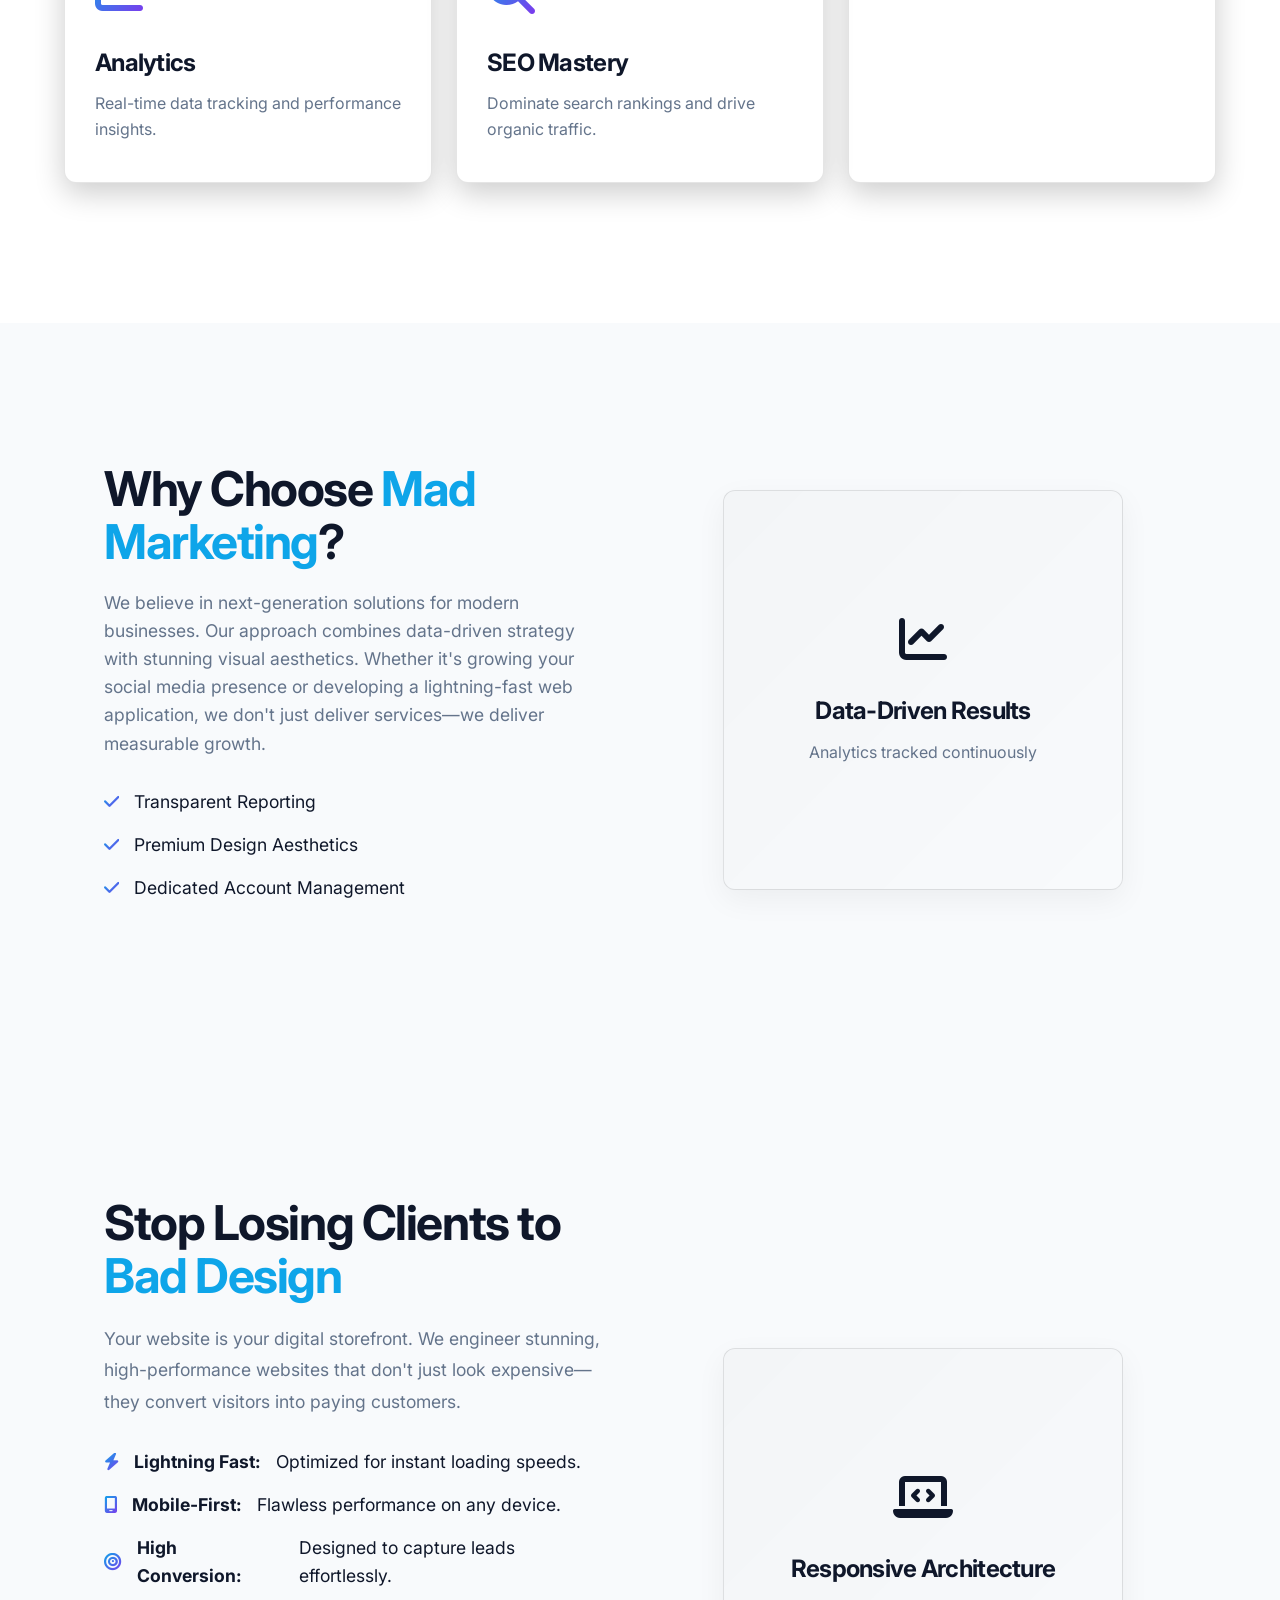
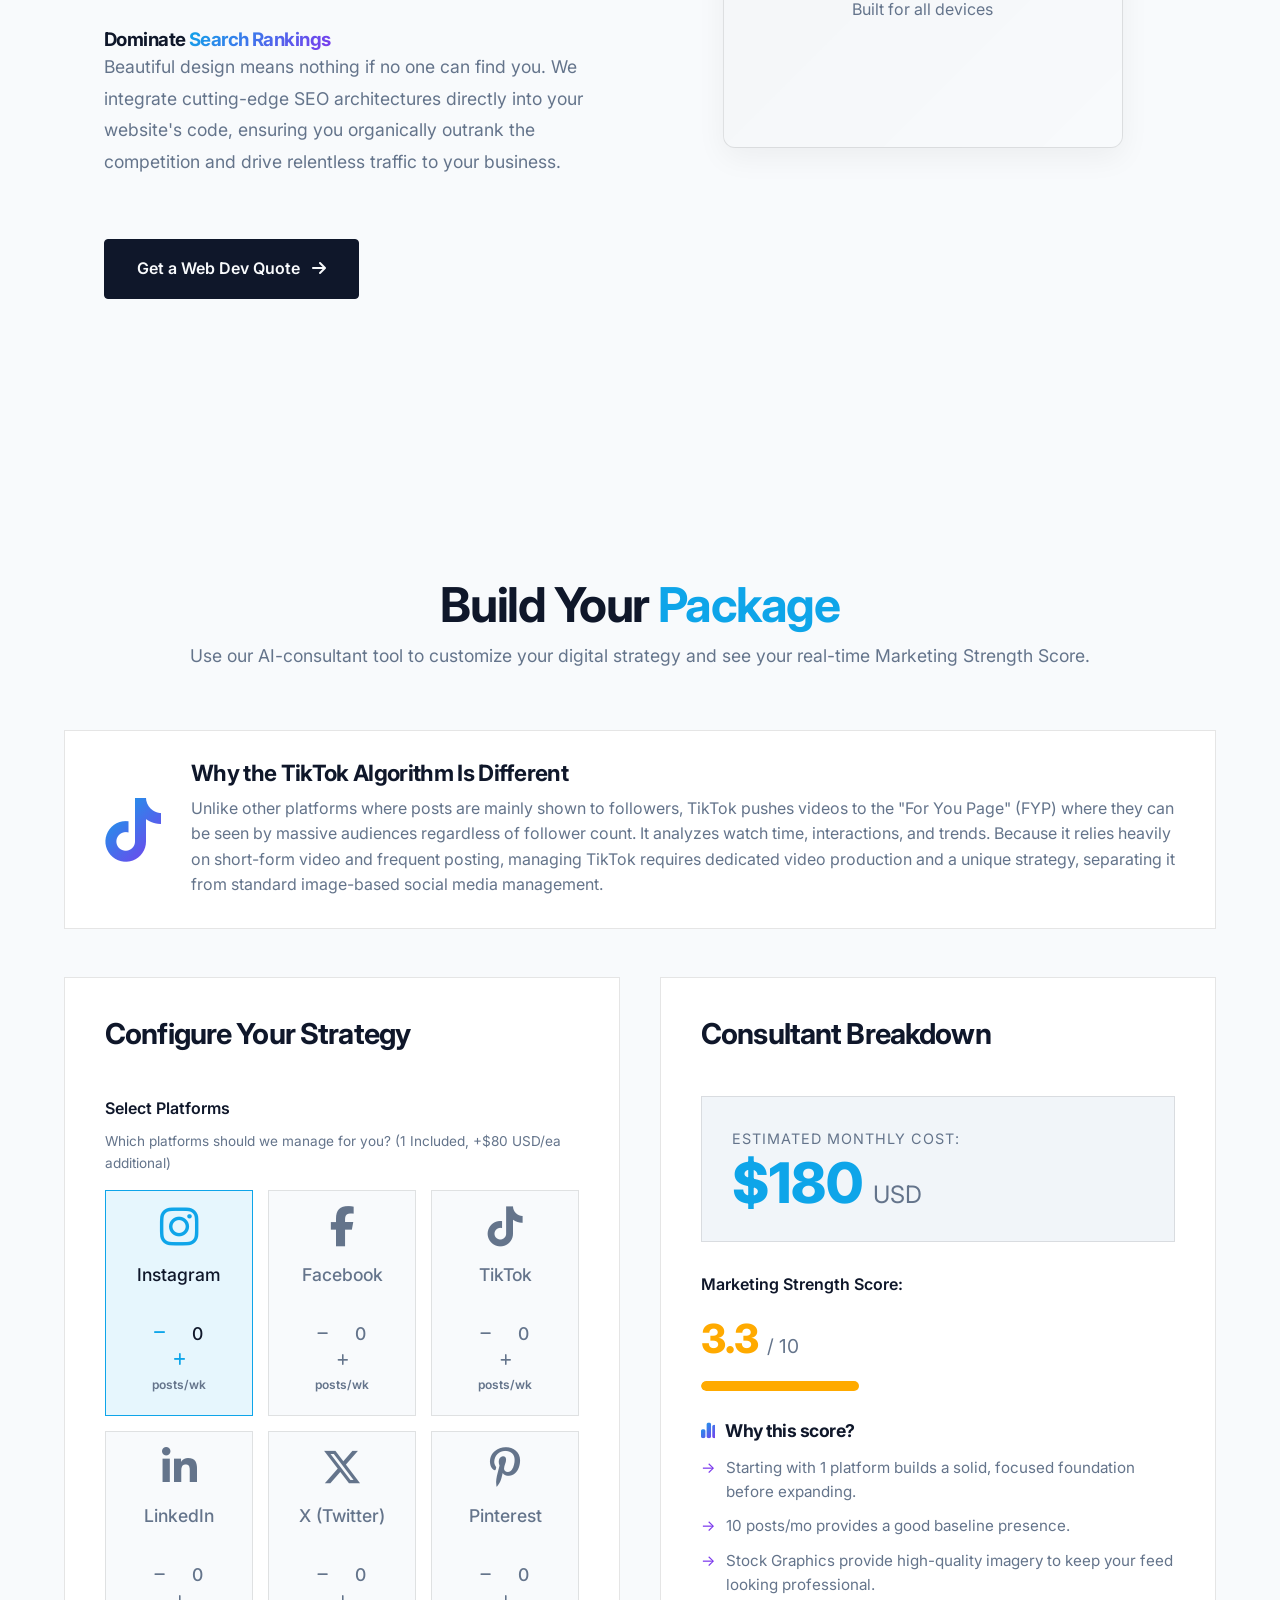
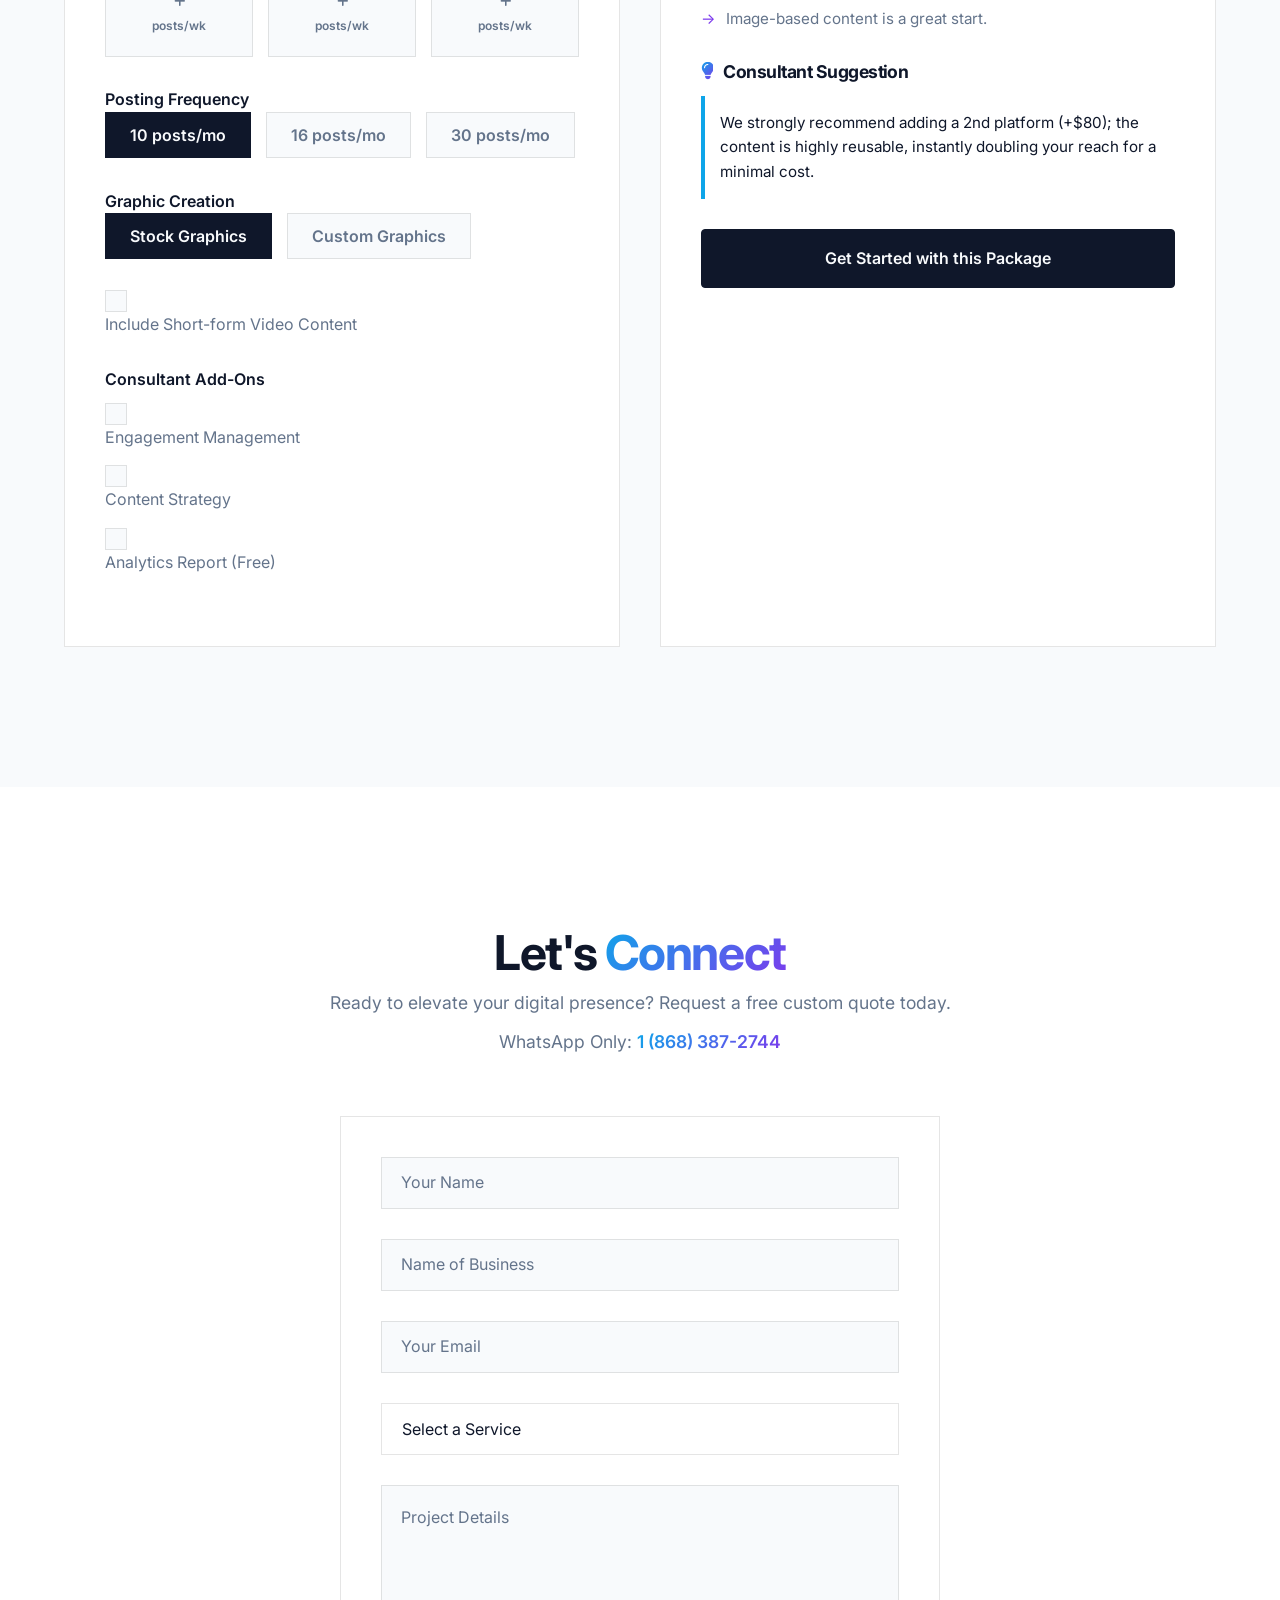
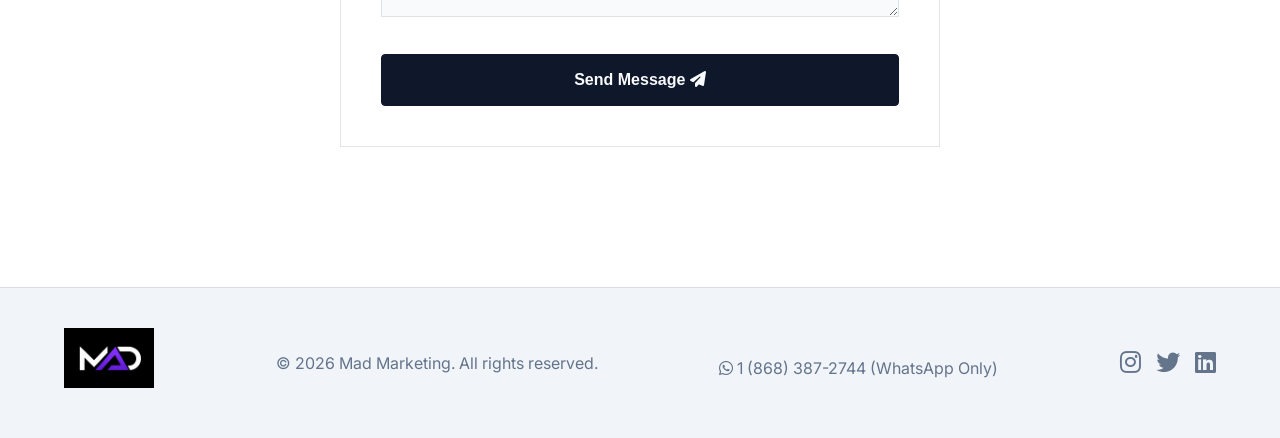
==== commit 2a8293fc: "Implement corporate agency aesthetic redesign" ====
--- a/index.html
+++ b/index.html
@@ -62,7 +62,6 @@
     <main>
         <!-- Hero Section -->
         <section id="home" class="hero">
-            <div class="hero-bg-orb"></div>
             <div class="hero-content">
                 <h1 class="hero-title">Elevate Your <span class="dynamic-text">Digital Presence</span></h1>
                 <p class="hero-subtitle" style="margin-bottom: 15px; font-weight: 500; color: var(--text-primary);">Our
@@ -135,7 +134,7 @@
                 </ul>
             </div>
             <div class="about-image">
-                <div class="structural-placeholder floating">
+                <div class="structural-placeholder">
                     <div class="placeholder-content">
                         <i class="fa-solid fa-chart-line accent-icon"></i>
                         <h4>Data-Driven Results</h4>
@@ -148,7 +147,7 @@
         <!-- Web Development Section -->
         <section id="web-dev" class="web-dev">
             <div class="web-dev-image">
-                <div class="structural-placeholder floating delay-1">
+                <div class="structural-placeholder delay-1">
                     <div class="placeholder-content">
                         <i class="fa-solid fa-laptop-code accent-icon"></i>
                         <h4>Responsive Architecture</h4>
--- a/style.css
+++ b/style.css
@@ -3,10 +3,10 @@
    ========================================= */
 :root {
     /* Color Palette - Premium Dynamic Dark Mode */
-    --bg-dark: #0A0D14;           
-    --bg-surface: #121620;        
-    --accent-blue: #00ffff;       
-    --accent-purple: #b026ff;     
+    --bg-dark: #0f172a;           
+    --bg-surface: #1e293b;        
+    --accent-blue: #3b82f6;       
+    --accent-purple: #8b5cf6;     
     --text-primary: #ffffff;
     --text-muted: #94a3b8;
     --border-color: rgba(255, 255, 255, 0.05);
@@ -15,7 +15,7 @@
     --gradient-primary: linear-gradient(135deg, var(--accent-blue), var(--accent-purple));
 
     /* Effects - Soft & Premium */
-    --glass-bg: #121620;
+    --glass-bg: #1e293b;
     --glass-border: var(--border-color);
     --glass-shadow: 0 20px 40px rgba(0, 0, 0, 0.4);
 
@@ -65,13 +65,8 @@
 }
 
 .dynamic-text {
-    background: linear-gradient(90deg, var(--text-primary) 0%, var(--accent-blue) 33%, var(--accent-purple) 66%, var(--text-primary) 100%);
-    background-size: 300% 100%;
-    -webkit-background-clip: text;
-    -webkit-text-fill-color: transparent;
-    background-clip: text;
-    background-position: var(--scroll-perc, 0%) 0;
-    text-shadow: 0 0 20px rgba(0, 240, 255, 0.4);
+    color: var(--accent-blue);
+    font-weight: 700;
 }
 
 /* =========================================
@@ -84,20 +79,18 @@
     color: var(--bg-dark);
     text-decoration: none;
     font-weight: 600;
-    border-radius: 50px;
+    border-radius: 4px;
     border: 1px solid var(--text-primary);
-    transition: all 0.3s cubic-bezier(0.4, 0, 0.2, 1);
+    transition: all 0.2s ease-in-out;
     cursor: pointer;
     font-size: 1rem;
-    box-shadow: 0 4px 15px rgba(255, 255, 255, 0.1);
 }
 
 .btn-primary:hover {
     background: transparent;
     color: var(--text-primary);
-    transform: translateY(-2px) scale(1.02);
-    box-shadow: 0 8px 25px rgba(0, 240, 255, 0.3);
-    border-color: var(--accent-blue);
+    transform: translateY(-1px);
+    border-color: var(--text-primary);
 }
 
 .btn-primary-sm {
@@ -339,9 +332,9 @@
 }
 
 .service-card:hover {
-    transform: translateY(-12px) scale(1.03);
-    border-color: var(--accent-blue);
-    box-shadow: 0 25px 50px -12px rgba(0, 255, 255, 0.25), var(--glass-shadow);
+    transform: translateY(-3px);
+    border-color: rgba(255, 255, 255, 0.15);
+    box-shadow: 0 10px 20px rgba(0, 0, 0, 0.2);
 }
 
 /* Cursor Spotlight Hover Effect */
@@ -1330,27 +1323,4 @@
 .delay-2 { transition-delay: 0.3s; animation-delay: 0.3s; }
 .delay-3 { transition-delay: 0.45s; animation-delay: 0.45s; }
 
-.floating {
-    animation: float 6s ease-in-out infinite;
-}
-
-@keyframes float {
-    0% { transform: translateY(0px); }
-    50% { transform: translateY(-20px); }
-    100% { transform: translateY(0px); }
-}
-
-.hero-bg-orb {
-    position: absolute;
-    top: 50%;
-    left: 50%;
-    width: 80vw;
-    height: 80vw;
-    max-width: 800px;
-    max-height: 800px;
-    background: radial-gradient(circle, rgba(0, 240, 255, 0.15) 0%, rgba(138, 43, 226, 0.15) 40%, rgba(10, 13, 20, 0) 70%);
-    transform: translate(-50%, -50%);
-    filter: blur(60px);
-    z-index: 0;
-    pointer-events: none;
-}
+
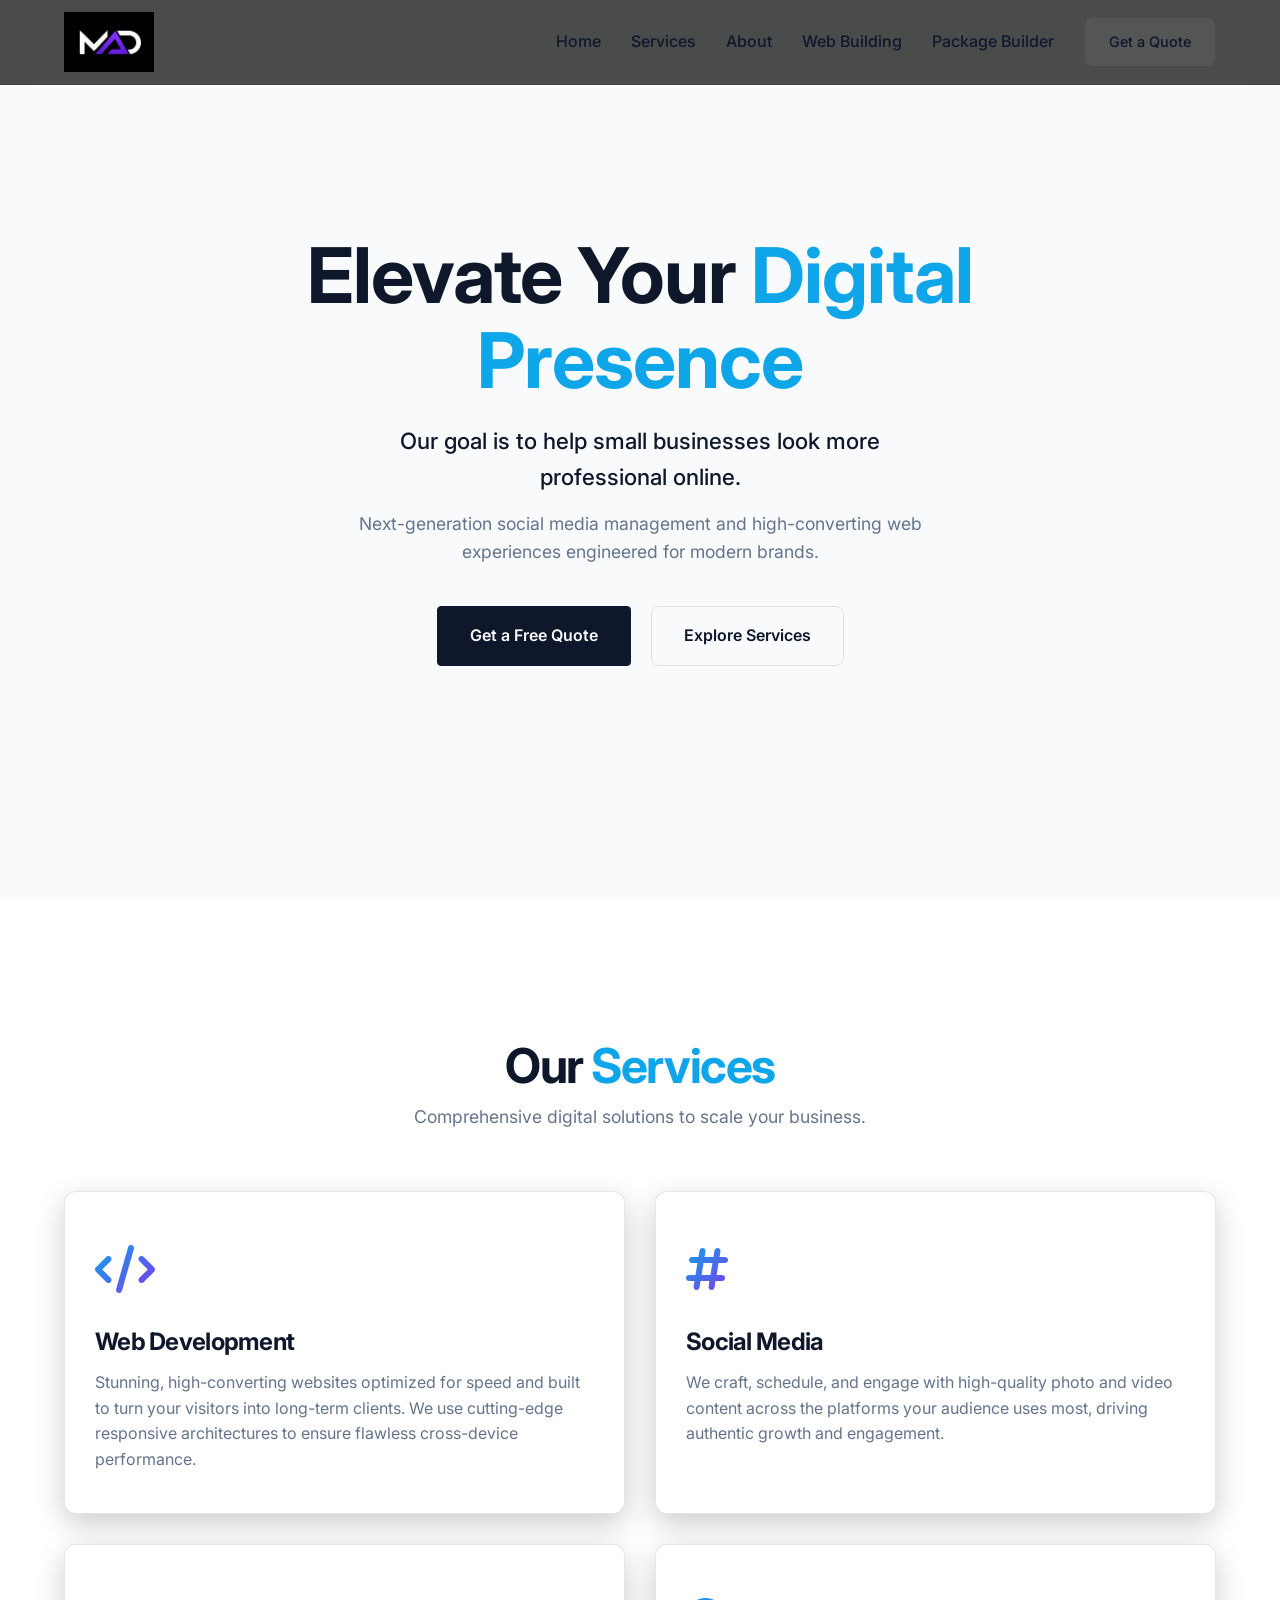
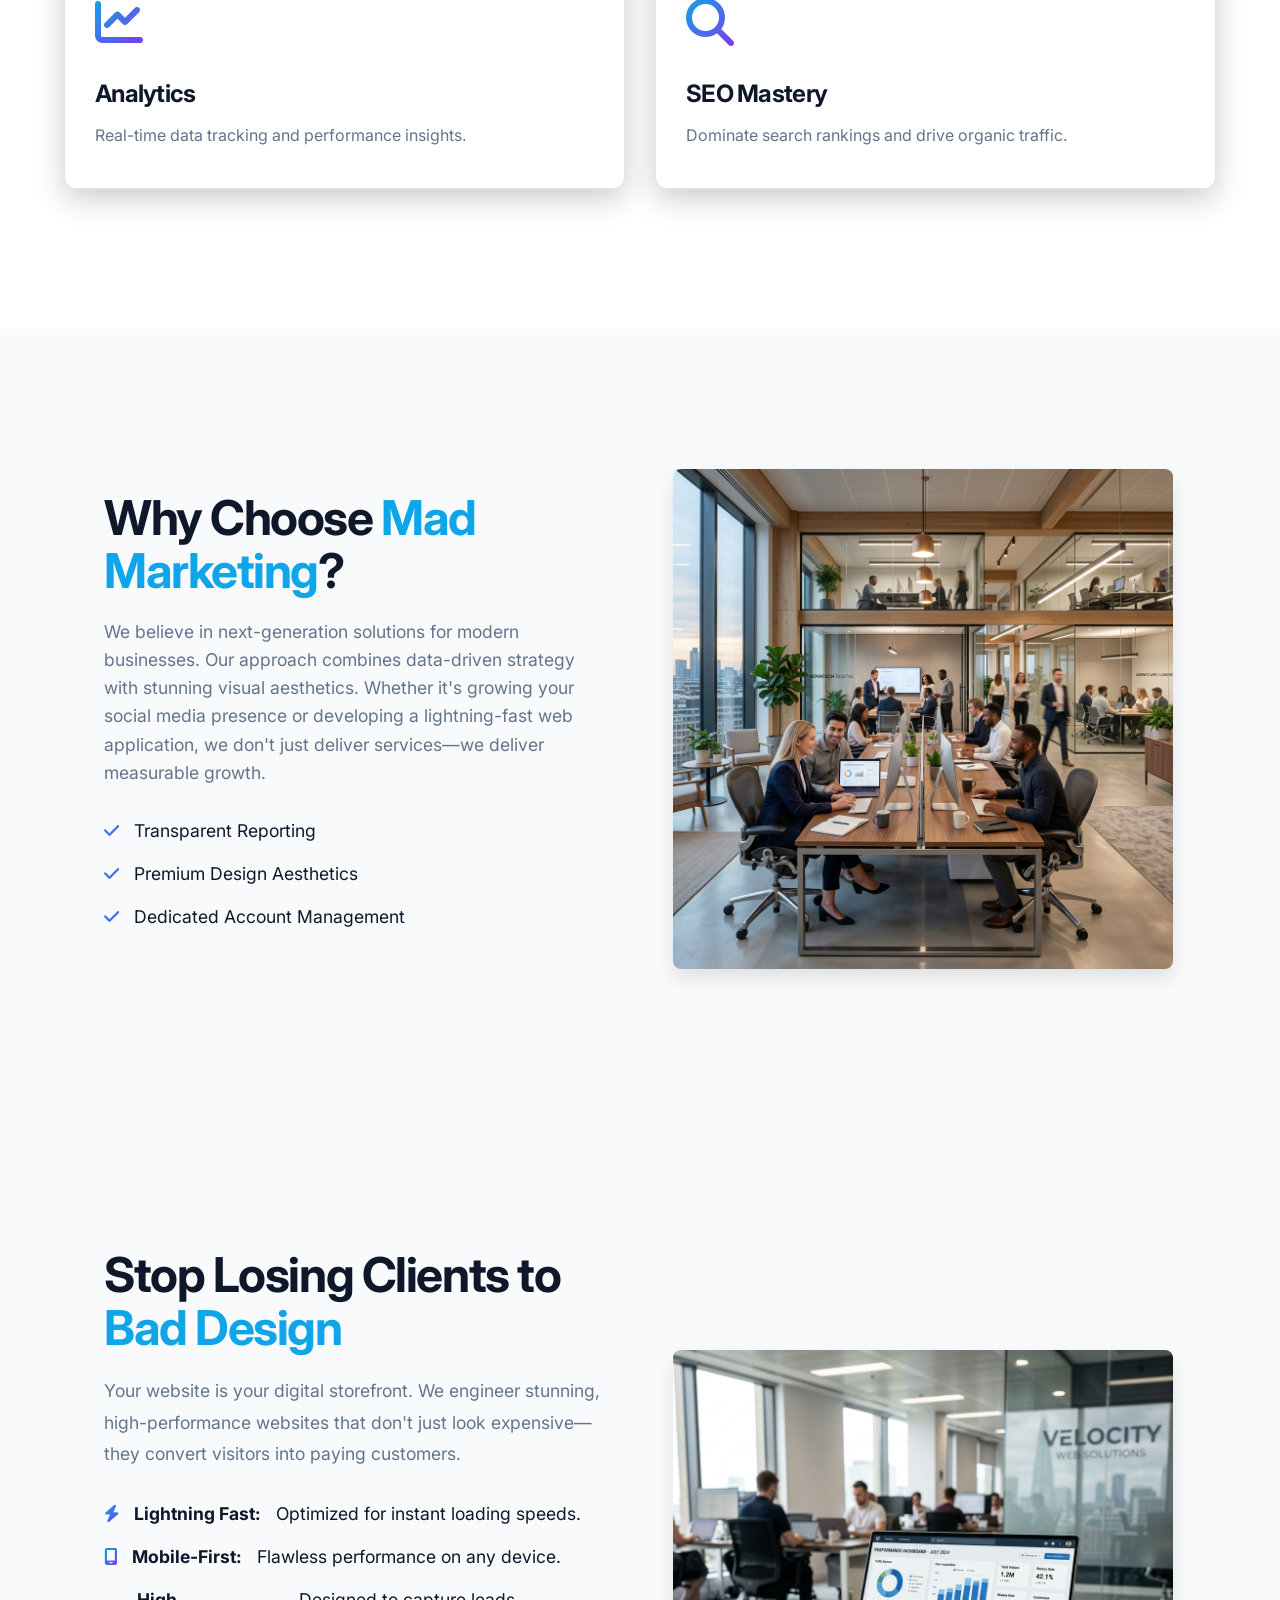
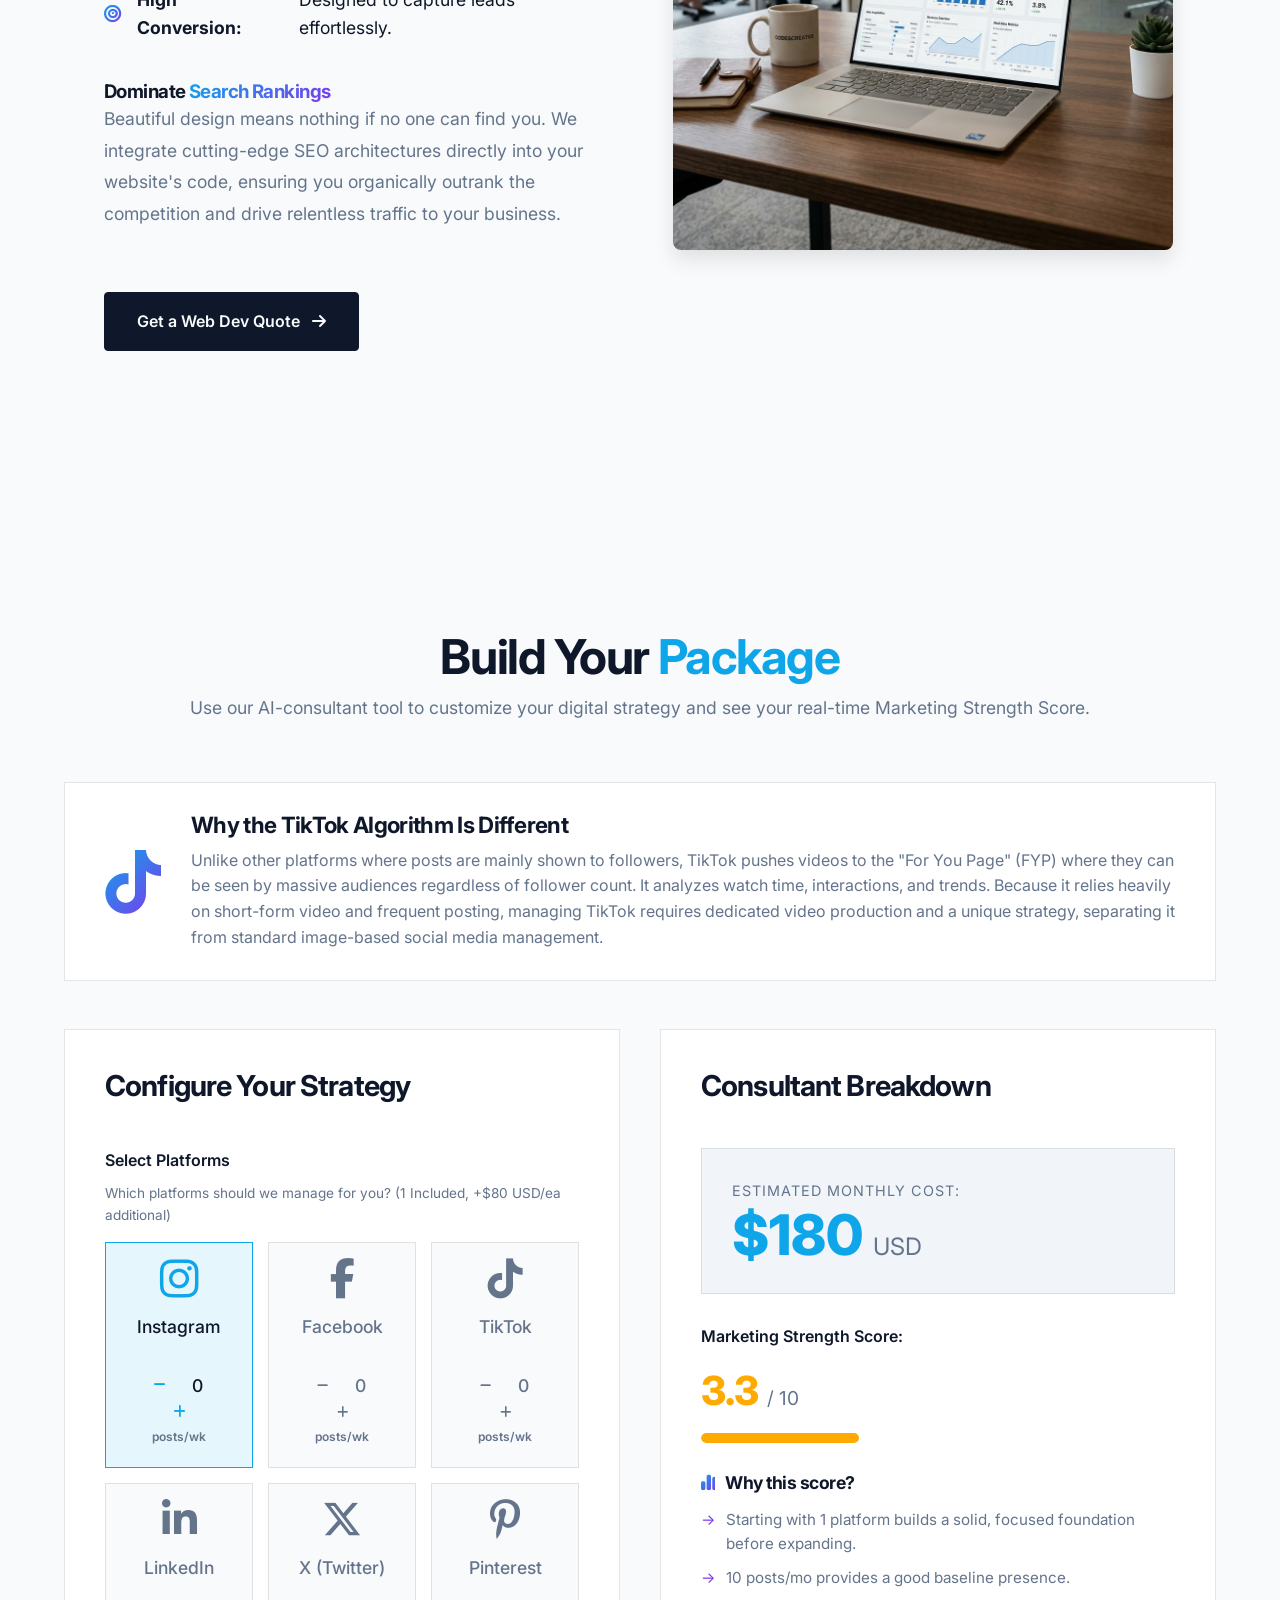
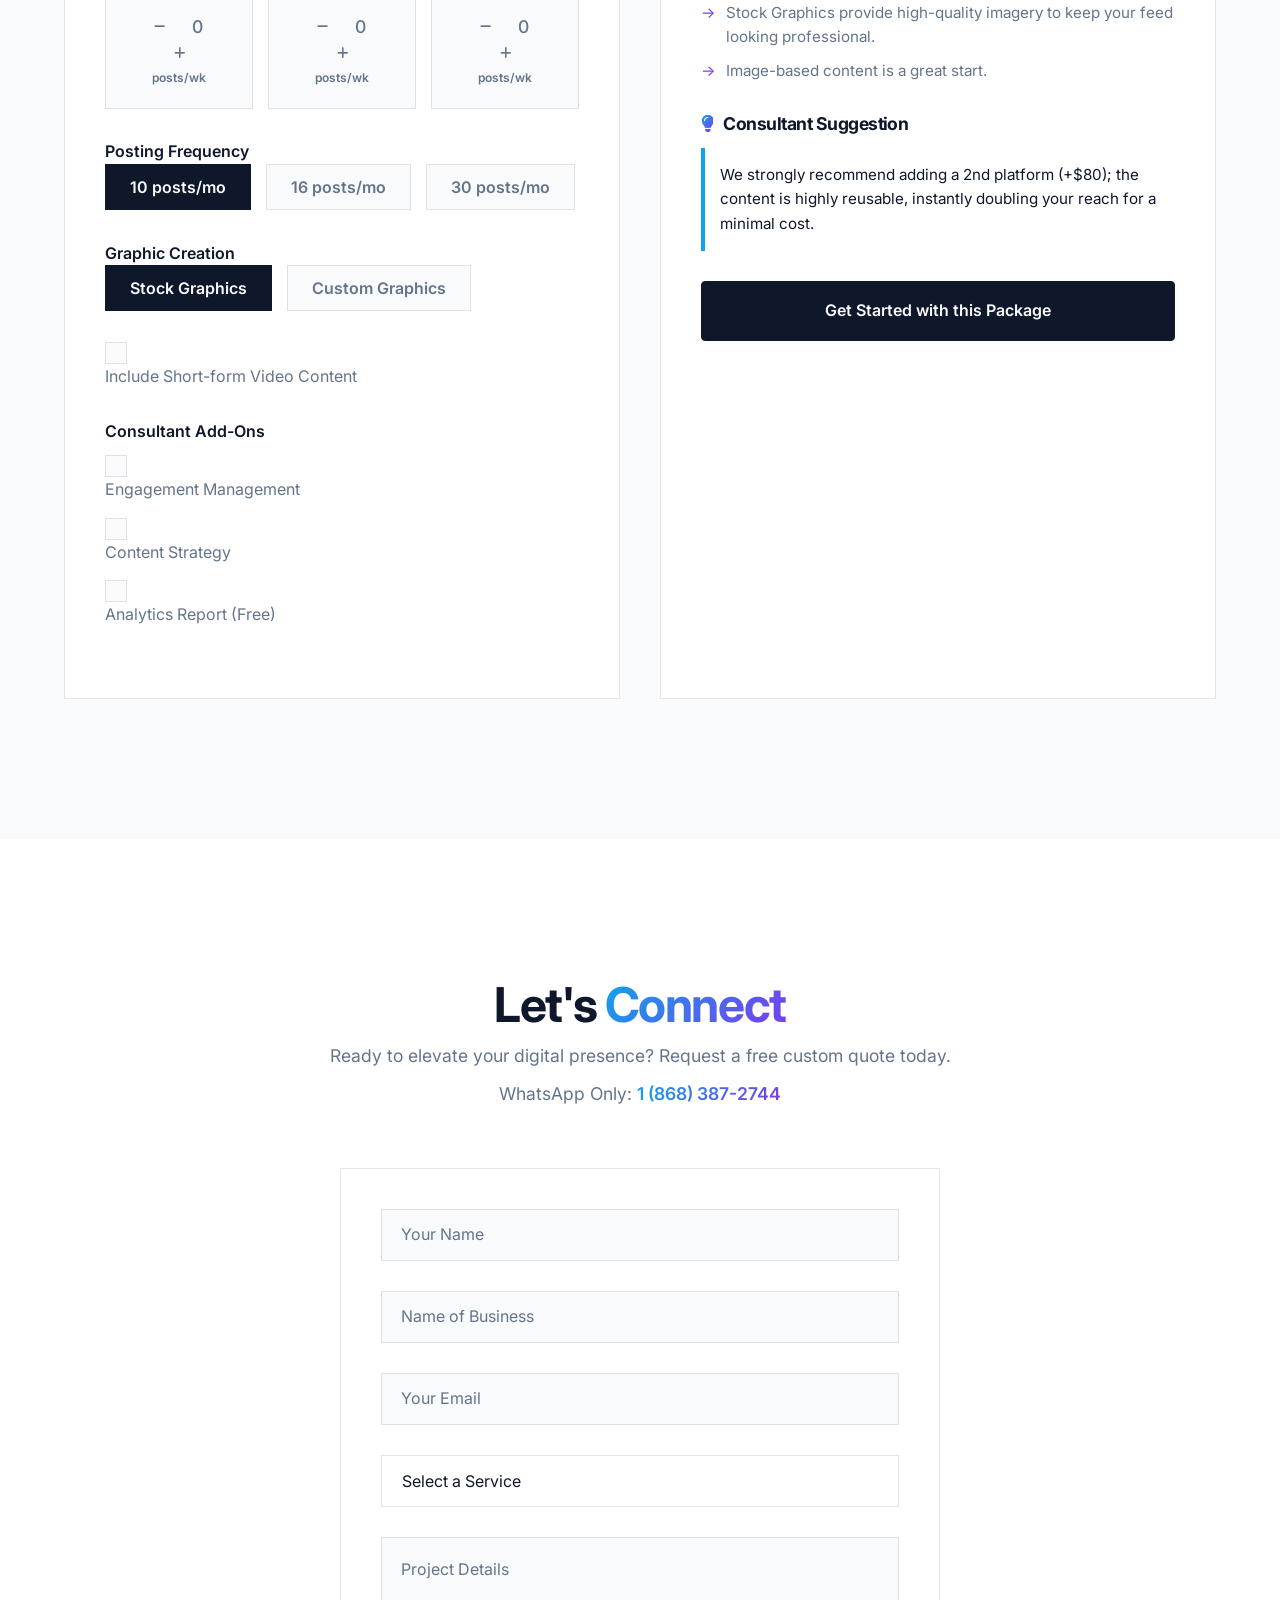
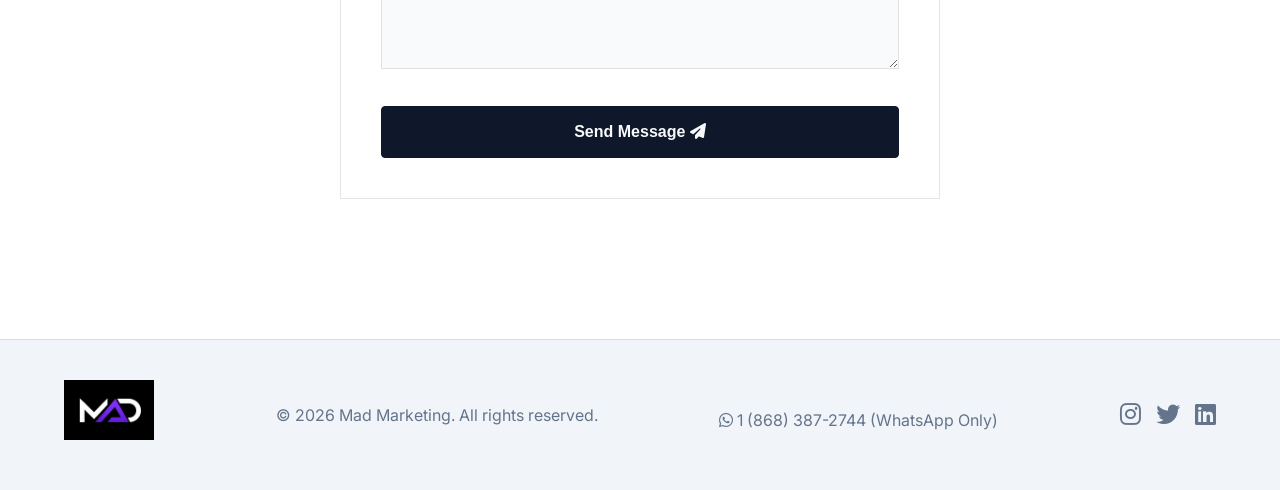
==== commit 848ab7b0: "Implement corporate layout restructuring and add actual imagery" ====
--- a/index.html
+++ b/index.html
@@ -84,8 +84,8 @@
                 <p>Comprehensive digital solutions to scale your business.</p>
             </div>
 
-            <div class="bento-grid">
-                <div class="service-card bento-large group-hover-spotlight">
+            <div class="corporate-grid">
+                <div class="service-card group-hover-spotlight">
                     <div class="service-icon">
                         <i class="fa-solid fa-code text-gradient"></i>
                     </div>
@@ -93,7 +93,7 @@
                     <p>Stunning, high-converting websites optimized for speed and built to turn your visitors into long-term clients. We use cutting-edge responsive architectures to ensure flawless cross-device performance.</p>
                 </div>
 
-                <div class="service-card bento-tall group-hover-spotlight">
+                <div class="service-card group-hover-spotlight">
                     <div class="service-icon">
                         <i class="fa-solid fa-hashtag text-gradient"></i>
                     </div>
@@ -101,7 +101,7 @@
                     <p>We craft, schedule, and engage with high-quality photo and video content across the platforms your audience uses most, driving authentic growth and engagement.</p>
                 </div>
 
-                <div class="service-card bento-small group-hover-spotlight">
+                <div class="service-card group-hover-spotlight">
                     <div class="service-icon">
                         <i class="fa-solid fa-chart-line text-gradient"></i>
                     </div>
@@ -109,7 +109,7 @@
                     <p>Real-time data tracking and performance insights.</p>
                 </div>
 
-                <div class="service-card bento-small group-hover-spotlight">
+                <div class="service-card group-hover-spotlight">
                     <div class="service-icon">
                         <i class="fa-solid fa-magnifying-glass text-gradient"></i>
                     </div>
@@ -134,26 +134,14 @@
                 </ul>
             </div>
             <div class="about-image">
-                <div class="structural-placeholder">
-                    <div class="placeholder-content">
-                        <i class="fa-solid fa-chart-line accent-icon"></i>
-                        <h4>Data-Driven Results</h4>
-                        <p>Analytics tracked continuously</p>
-                    </div>
-                </div>
+                <img src="office.png" alt="Corporate Office" class="corporate-img">
             </div>
         </section>
 
         <!-- Web Development Section -->
         <section id="web-dev" class="web-dev">
             <div class="web-dev-image">
-                <div class="structural-placeholder delay-1">
-                    <div class="placeholder-content">
-                        <i class="fa-solid fa-laptop-code accent-icon"></i>
-                        <h4>Responsive Architecture</h4>
-                        <p>Built for all devices</p>
-                    </div>
-                </div>
+                <img src="dashboard.png" alt="Analytics Dashboard" class="corporate-img delay-1">
             </div>
             <div class="web-dev-content">
                 <h2>Stop Losing Clients to <span class="dynamic-text">Bad Design</span></h2>
--- a/style.css
+++ b/style.css
@@ -292,32 +292,17 @@
     position: relative;
 }
 
-.bento-grid {
+.corporate-grid {
     display: grid;
-    grid-template-columns: repeat(3, 1fr);
-    grid-template-rows: auto auto;
-    gap: 24px;
+    grid-template-columns: repeat(2, 1fr);
+    gap: 30px;
     max-width: 1200px;
     margin: 0 auto;
 }
 
-.bento-large {
-    grid-column: span 2;
-}
-
-.bento-tall {
-    grid-row: span 2;
-    display: flex;
-    flex-direction: column;
-}
-
 @media (max-width: 900px) {
-    .bento-grid {
+    .corporate-grid {
         grid-template-columns: 1fr;
-    }
-    .bento-large, .bento-tall {
-        grid-column: span 1;
-        grid-row: auto;
     }
 }
 
@@ -426,36 +411,13 @@
     justify-content: center;
 }
 
-.structural-placeholder {
+.corporate-img {
     width: 100%;
-    max-width: 400px;
-    aspect-ratio: 1;
-    background: linear-gradient(135deg, rgba(255, 255, 255, 0.03), rgba(255, 255, 255, 0.01));
-    border: 1px solid var(--border-color);
-    border-radius: 12px;
-    display: flex;
-    align-items: center;
-    justify-content: center;
-    padding: 30px;
-    text-align: center;
-    box-shadow: 0 10px 30px rgba(0, 0, 0, 0.2);
-}
-
-.placeholder-content {
-    display: flex;
-    flex-direction: column;
-    align-items: center;
-    gap: 15px;
-}
-
-.placeholder-content h4 {
-    font-size: 1.5rem;
-    color: var(--text-primary);
-}
-
-.placeholder-content p {
-    font-size: 1rem;
-    color: var(--text-muted);
+    max-width: 500px;
+    height: auto;
+    border-radius: 8px;
+    box-shadow: 0 15px 35px rgba(0, 0, 0, 0.3);
+    object-fit: cover;
 }
 
 .accent-icon {
@@ -1285,9 +1247,8 @@
     }
 
     /* Adjust specific components for light mode contrast */
-    .structural-placeholder {
-        background: linear-gradient(135deg, rgba(0, 0, 0, 0.02), rgba(0, 0, 0, 0.00));
-        box-shadow: 0 10px 30px rgba(0, 0, 0, 0.05);
+    .corporate-img {
+        box-shadow: 0 10px 20px rgba(0, 0, 0, 0.1);
     }
     
     .platform-card input:checked + .platform-content {
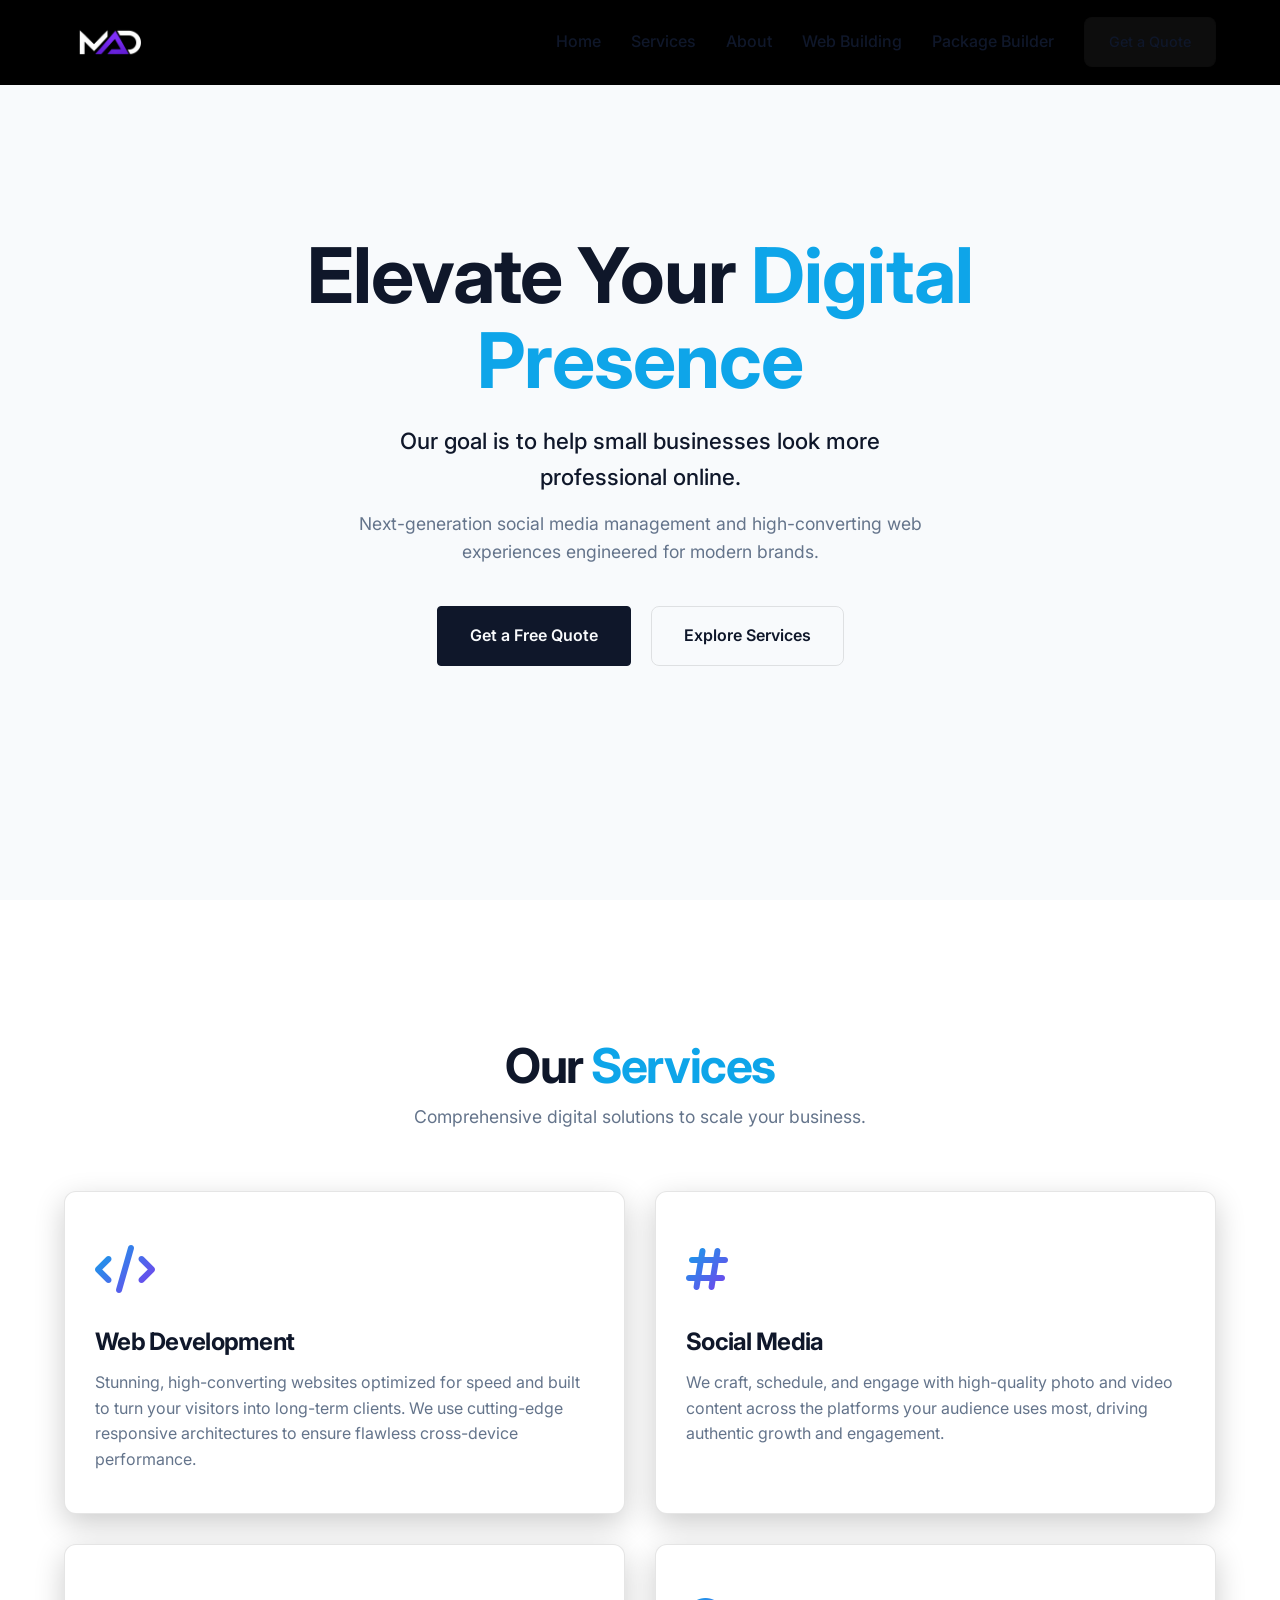
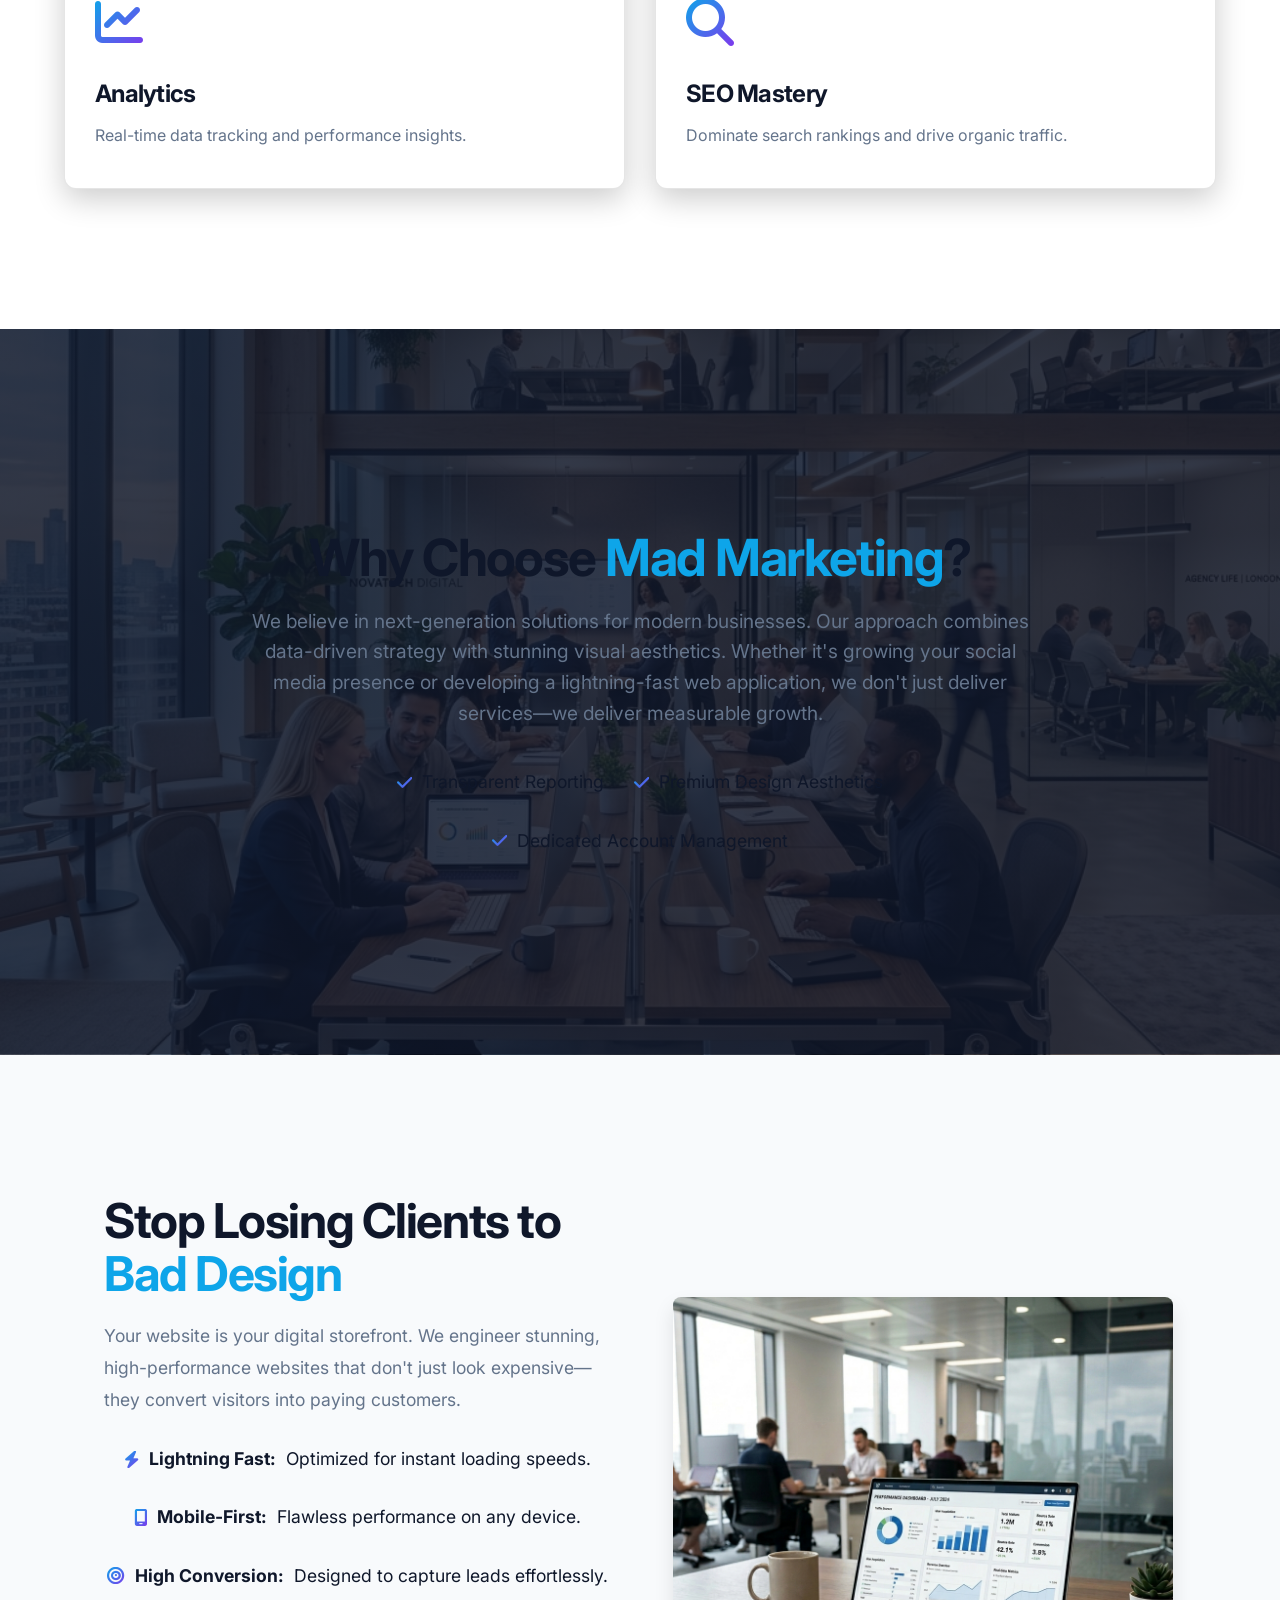
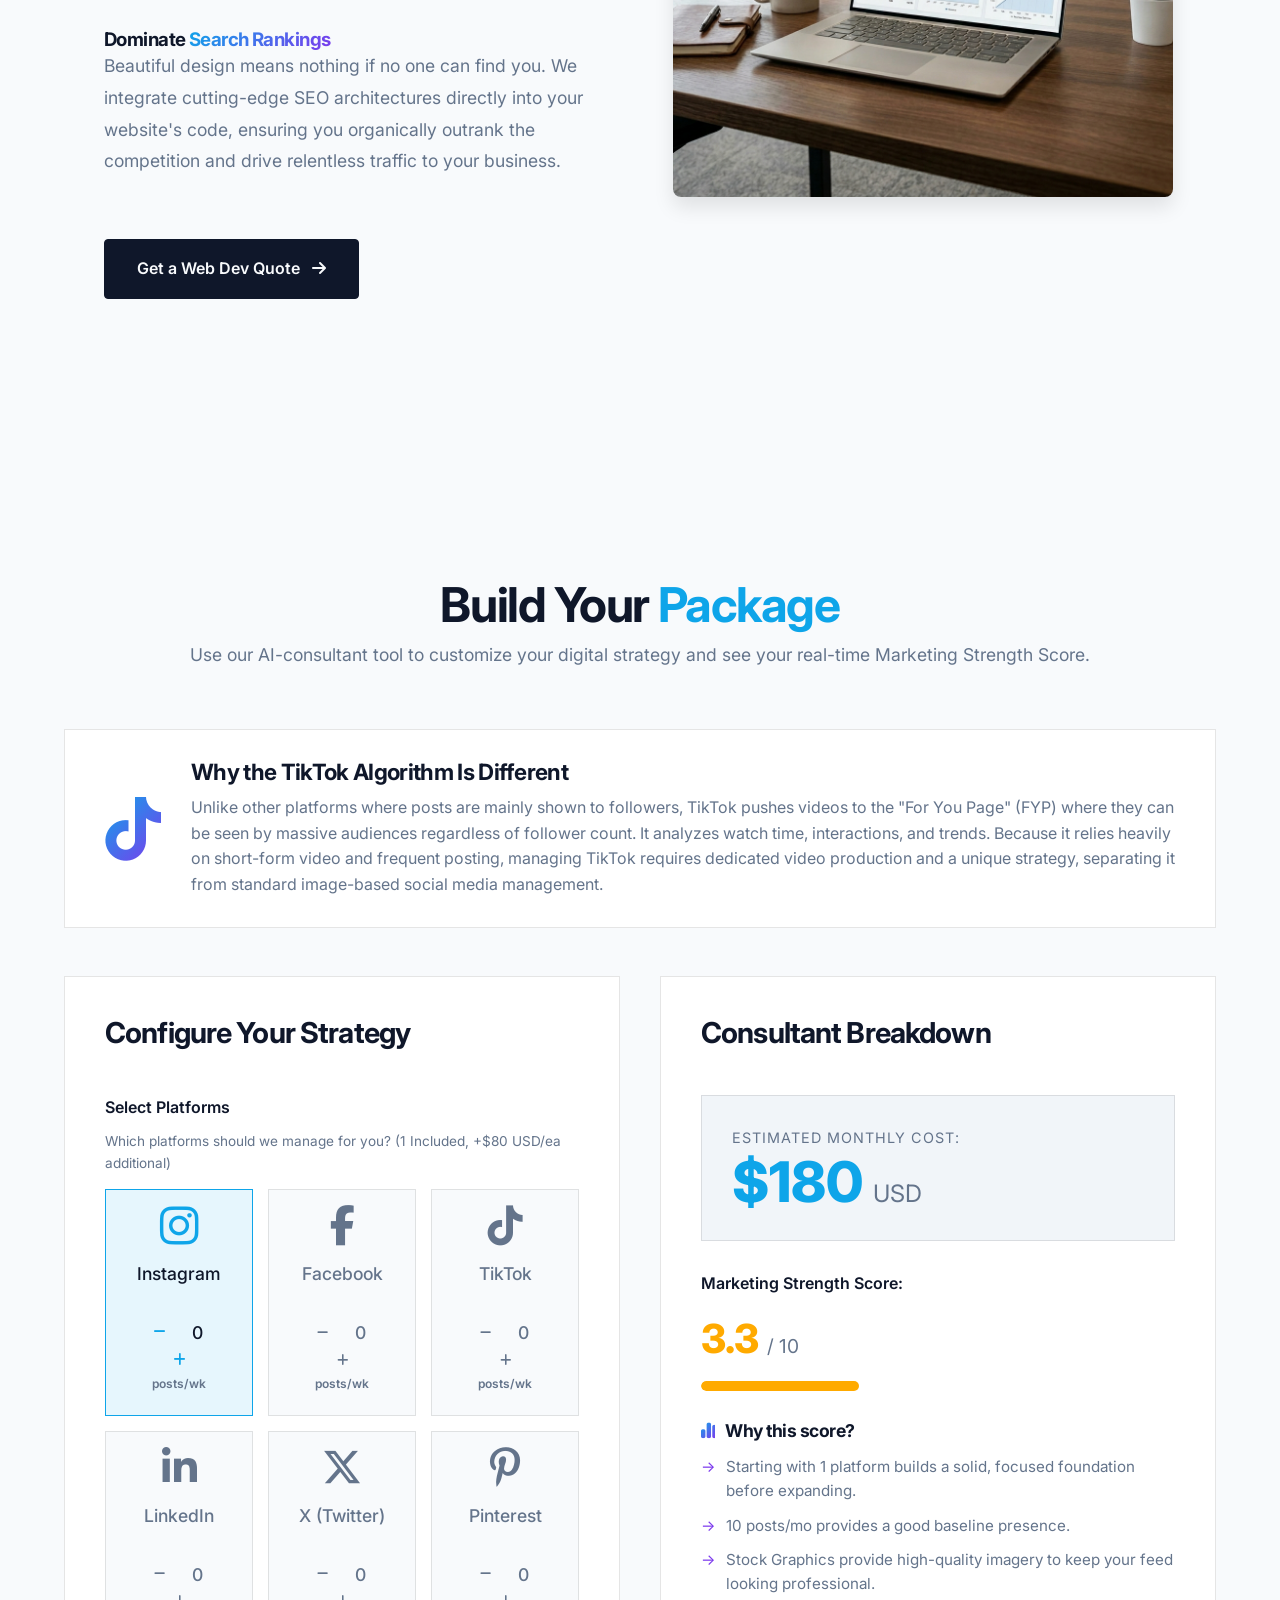
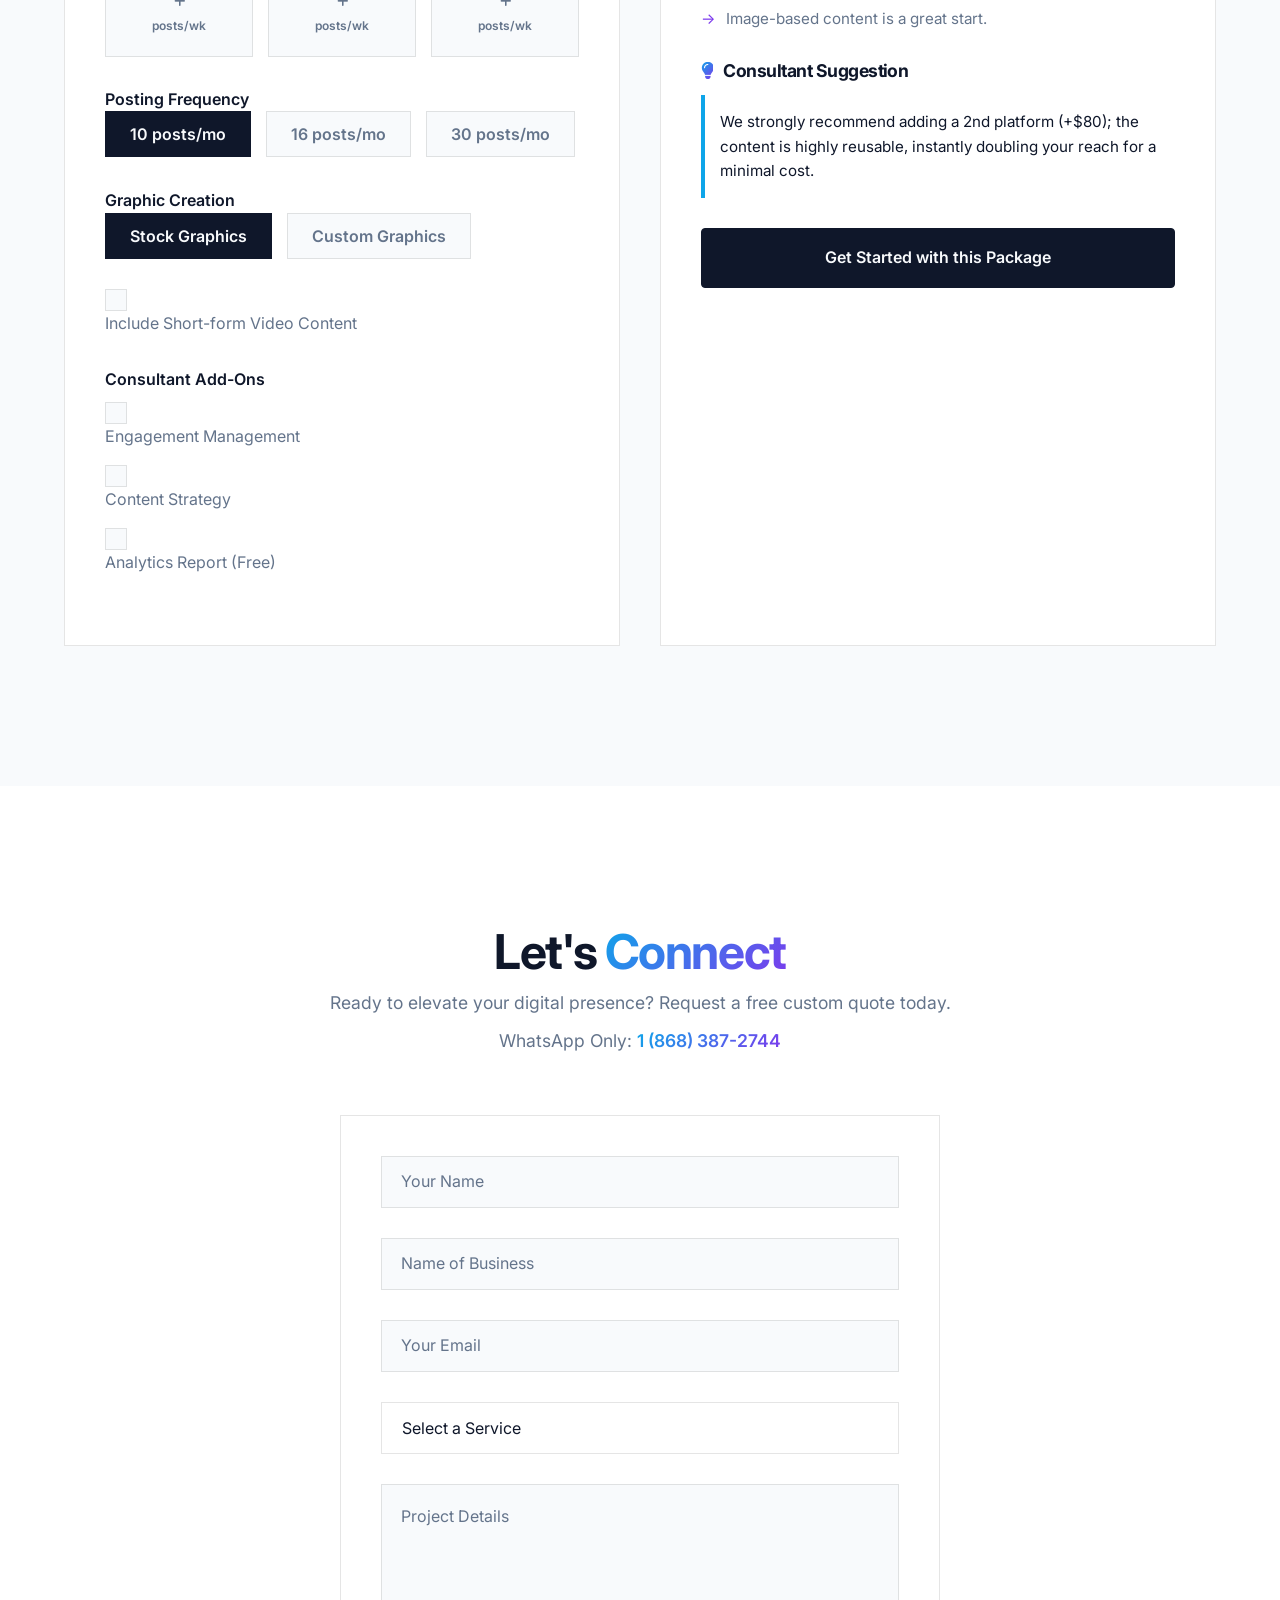
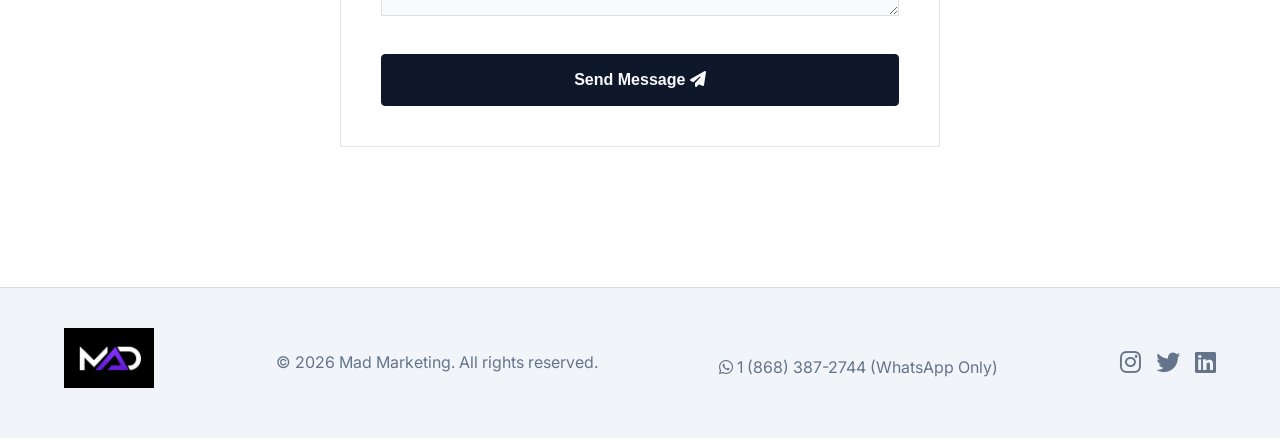
==== commit 0f5483f1: "Make office image the background for the about section" ====
--- a/index.html
+++ b/index.html
@@ -120,21 +120,17 @@
         </section>
 
         <!-- About Section -->
-        <section id="about" class="about">
-            <div class="about-content">
-                <h2>Why Choose <span class="dynamic-text">Mad Marketing</span>?</h2>
-                <p>We believe in next-generation solutions for modern businesses. Our approach combines data-driven
-                    strategy with stunning visual aesthetics. Whether it's growing your social media presence or
-                    developing a lightning-fast web application, we don't just deliver services—we deliver measurable
-                    growth.</p>
-                <ul class="about-features">
-                    <li><i class="fa-solid fa-check text-gradient"></i> Transparent Reporting</li>
-                    <li><i class="fa-solid fa-check text-gradient"></i> Premium Design Aesthetics</li>
-                    <li><i class="fa-solid fa-check text-gradient"></i> Dedicated Account Management</li>
-                </ul>
-            </div>
-            <div class="about-image">
-                <img src="office.png" alt="Corporate Office" class="corporate-img">
+        <section id="about" class="about-section">
+            <div class="about-container">
+                <div class="about-content">
+                    <h2>Why Choose <span class="dynamic-text">Mad Marketing</span>?</h2>
+                    <p>We believe in next-generation solutions for modern businesses. Our approach combines data-driven strategy with stunning visual aesthetics. Whether it's growing your social media presence or developing a lightning-fast web application, we don't just deliver services—we deliver measurable growth.</p>
+                    <ul class="about-features">
+                        <li><i class="fa-solid fa-check text-gradient"></i> Transparent Reporting</li>
+                        <li><i class="fa-solid fa-check text-gradient"></i> Premium Design Aesthetics</li>
+                        <li><i class="fa-solid fa-check text-gradient"></i> Dedicated Account Management</li>
+                    </ul>
+                </div>
             </div>
         </section>
 
--- a/style.css
+++ b/style.css
@@ -124,9 +124,7 @@
     display: flex;
     justify-content: space-between;
     align-items: center;
-    background: rgba(0, 0, 0, 0.7);
-    backdrop-filter: blur(12px);
-    -webkit-backdrop-filter: blur(12px);
+    background: #000000;
     z-index: 1000;
     border-bottom: 1px solid var(--border-color);
 }
@@ -371,44 +369,44 @@
 /* =========================================
    About Section
    ========================================= */
-.about {
-    display: flex;
-    align-items: center;
-    gap: 60px;
-    max-width: 1200px;
+.about-section {
+    background-image: linear-gradient(rgba(15, 23, 42, 0.85), rgba(15, 23, 42, 0.85)), url('office.png');
+    background-size: cover;
+    background-position: center;
+    background-attachment: fixed;
+    width: 100%;
+}
+
+.about-container {
+    max-width: 800px;
     margin: 0 auto;
-}
-
-.about-content {
-    flex: 1;
+    text-align: center;
+    padding: 60px 0;
 }
 
 .about-content h2 {
-    font-size: clamp(2rem, 4vw, 3rem);
+    font-size: clamp(2.5rem, 4vw, 3.5rem);
     margin-bottom: 20px;
 }
 
 .about-content p {
-    font-size: 1.1rem;
-    margin-bottom: 30px;
+    font-size: 1.2rem;
+    margin-bottom: 40px;
 }
 
 .about-features {
     list-style: none;
+    display: flex;
+    flex-wrap: wrap;
+    justify-content: center;
+    gap: 30px;
 }
 
 .about-features li {
-    margin-bottom: 15px;
     font-size: 1.1rem;
     display: flex;
     align-items: center;
-    gap: 15px;
-}
-
-.about-image {
-    flex: 1;
-    display: flex;
-    justify-content: center;
+    gap: 10px;
 }
 
 .corporate-img {
@@ -426,15 +424,7 @@
     margin-bottom: 20px;
 }
 
-@media (max-width: 900px) {
-    .about {
-        flex-direction: column;
-        text-align: center;
-    }
-    .about-features li {
-        justify-content: center;
-    }
-}
+
 
 /* =========================================
    Web Development Section
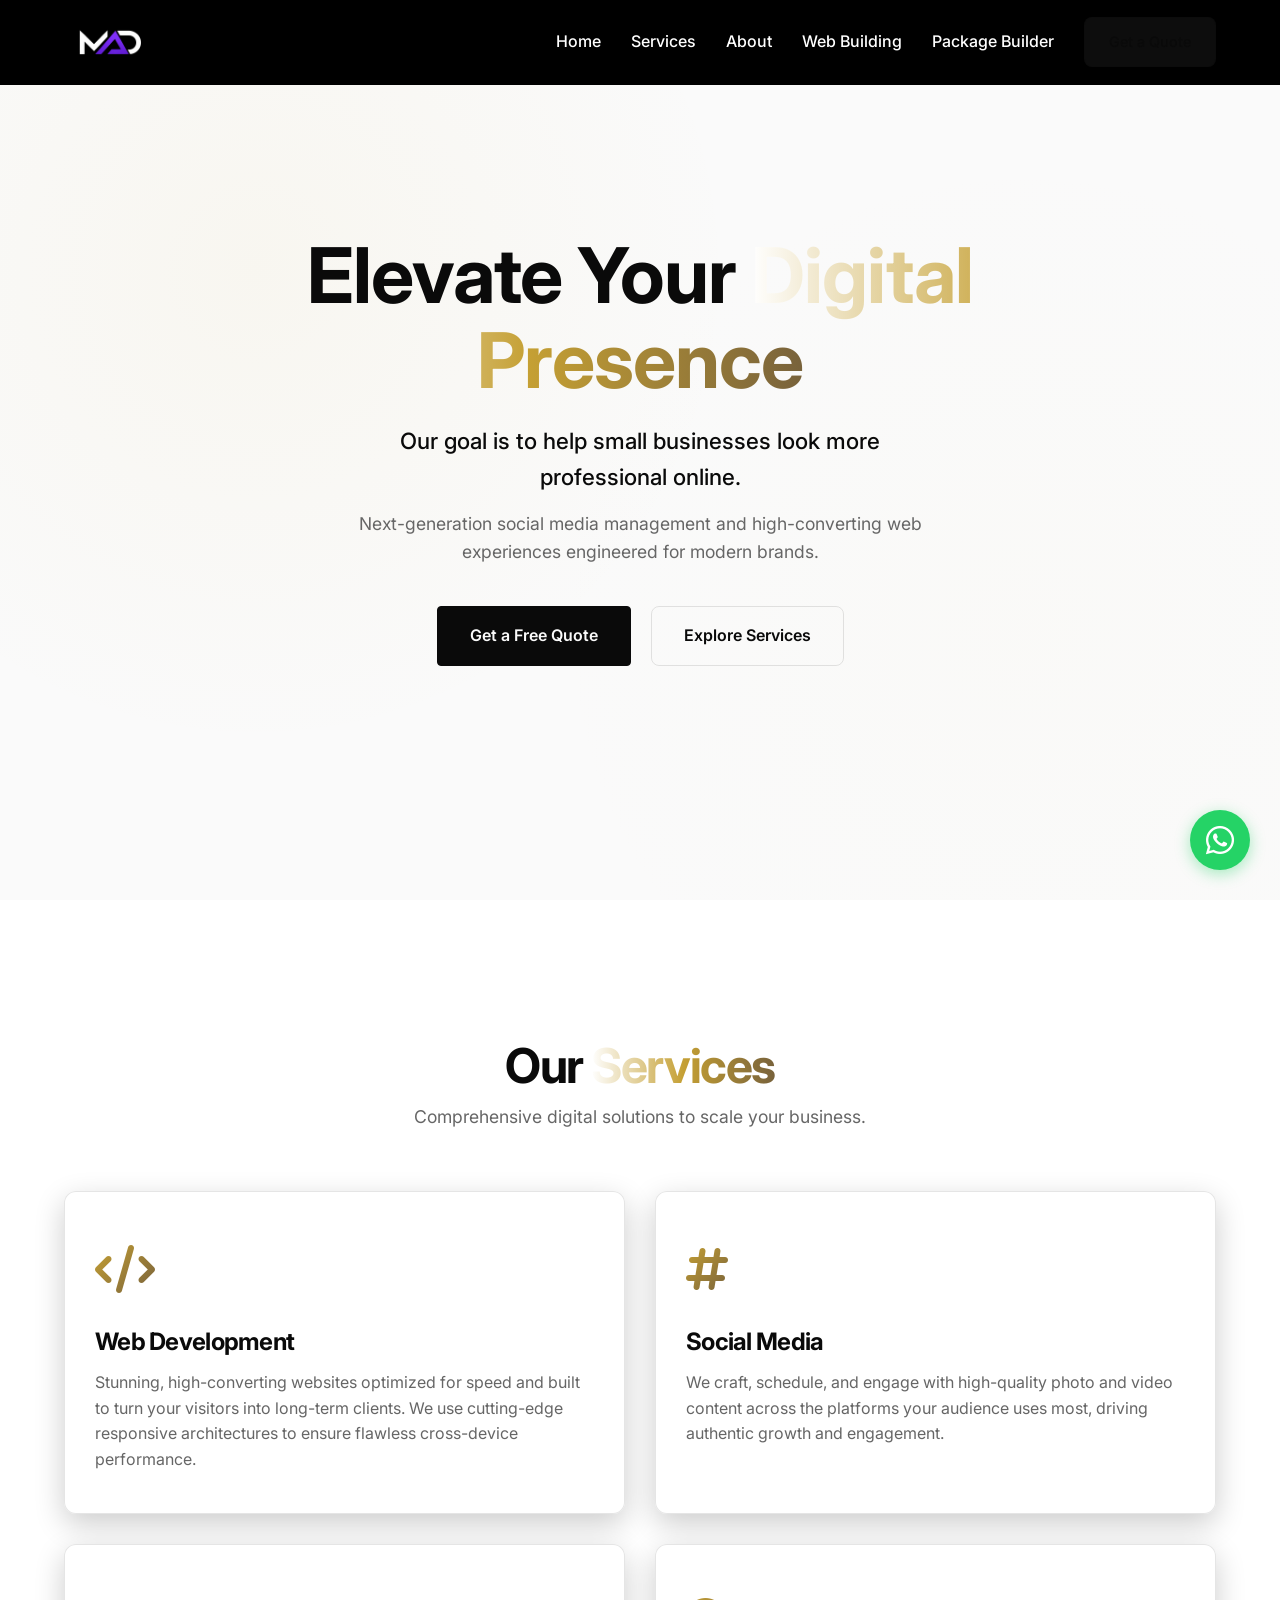
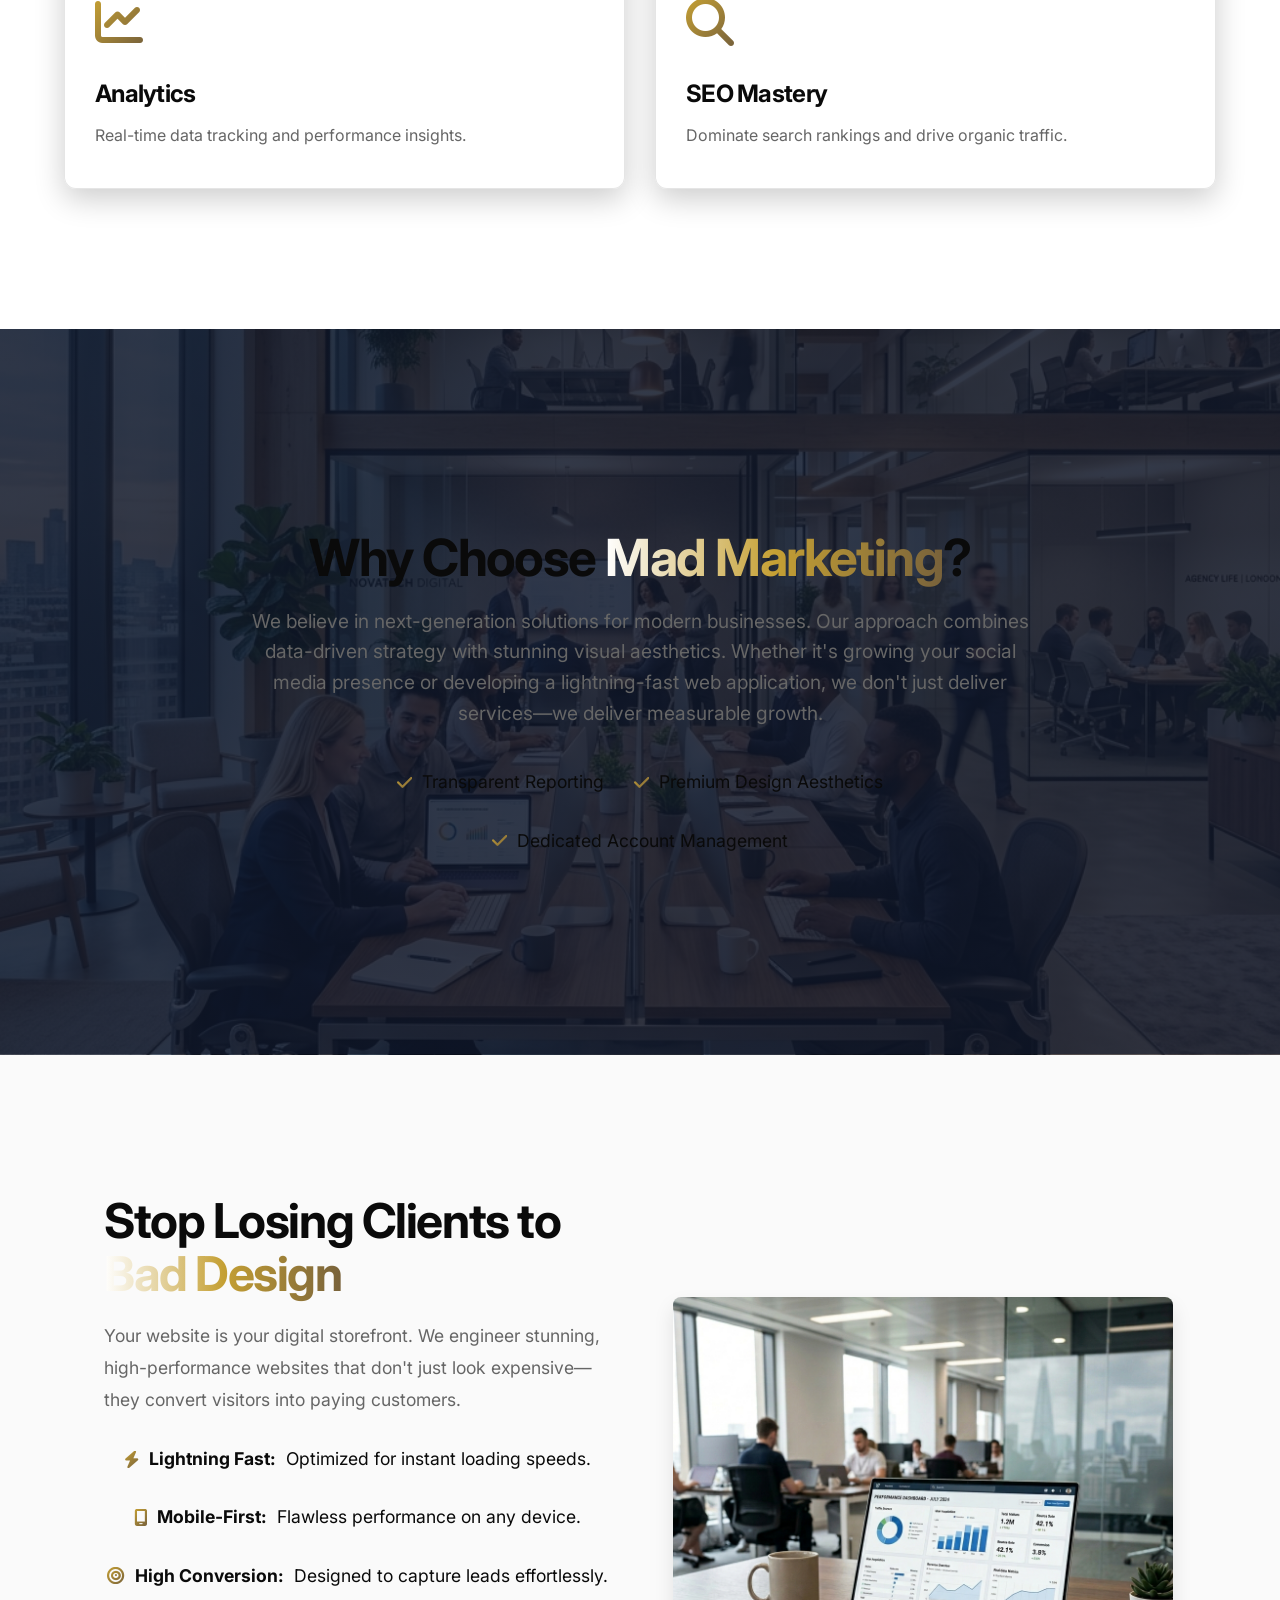
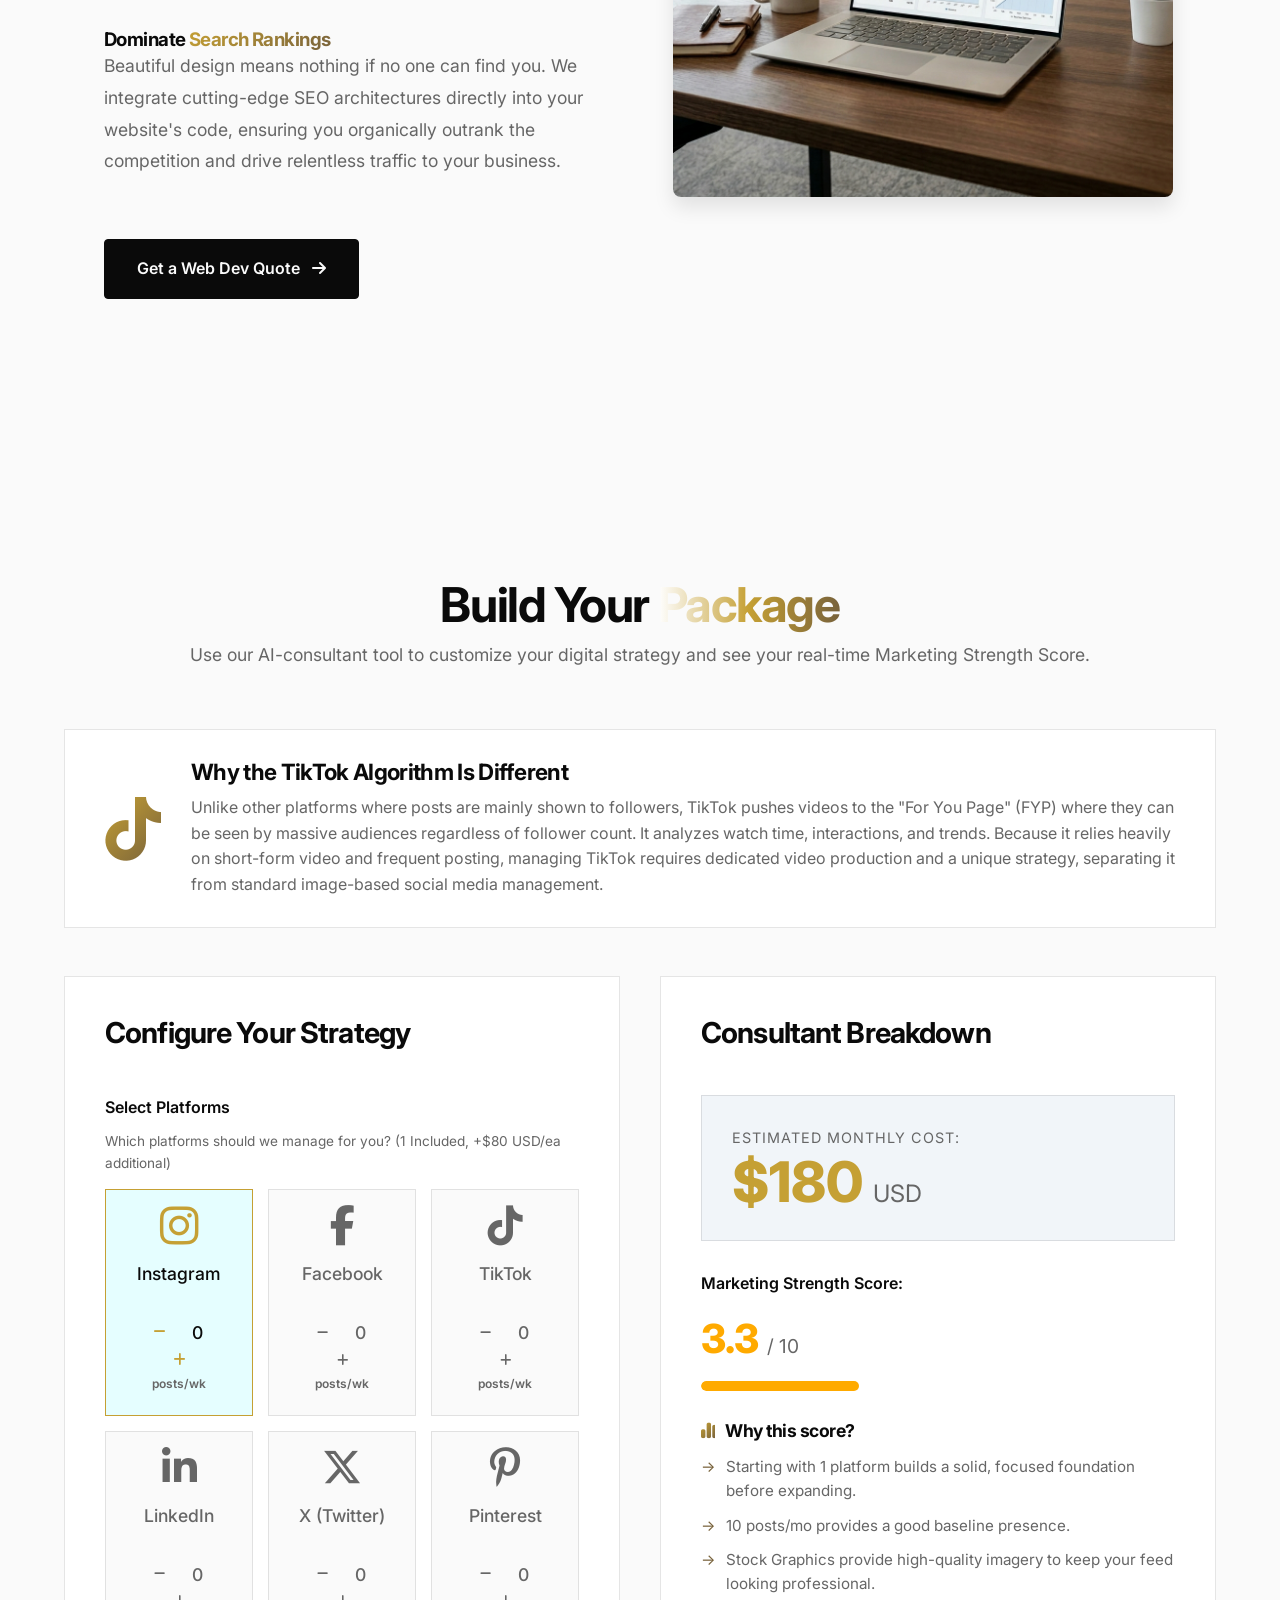
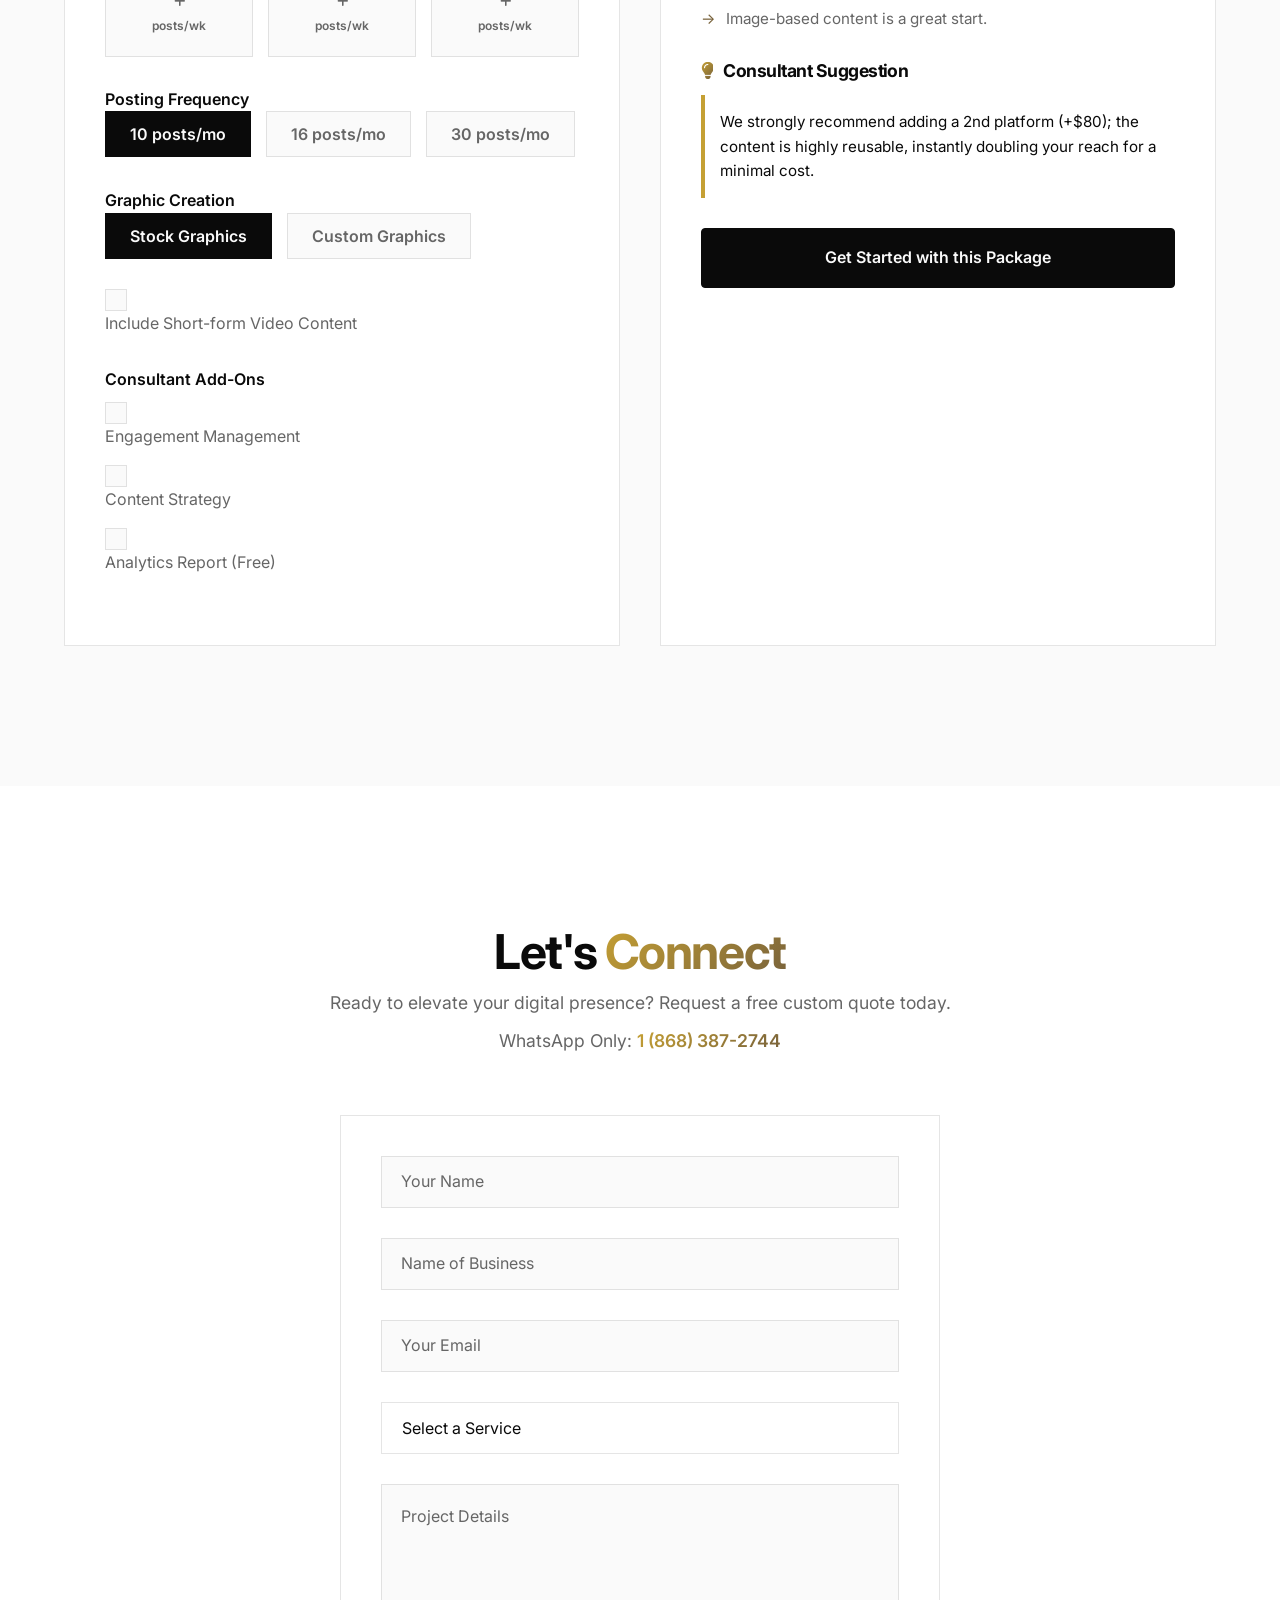
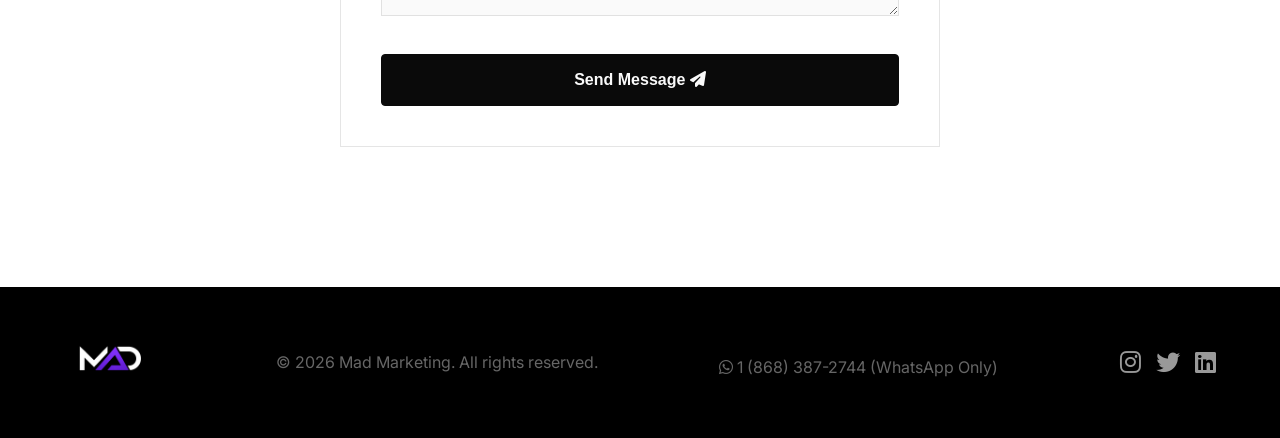
==== commit edf9d757: "Fix light mode palette and add floating whatsapp button" ====
--- a/index.html
+++ b/index.html
@@ -452,6 +452,11 @@
 
 
 
+    <!-- Floating WhatsApp Button -->
+    <a href="https://wa.me/18683872744" class="floating-whatsapp" target="_blank" rel="noopener noreferrer">
+        <i class="fa-brands fa-whatsapp"></i>
+    </a>
+
     <script src="script.js"></script>
 </body>
 
--- a/style.css
+++ b/style.css
@@ -3,19 +3,19 @@
    ========================================= */
 :root {
     /* Color Palette - Premium Dynamic Dark Mode */
-    --bg-dark: #0f172a;           
-    --bg-surface: #1e293b;        
-    --accent-blue: #3b82f6;       
-    --accent-purple: #8b5cf6;     
+    --bg-dark: #0a0a0a;           
+    --bg-surface: #111111;        
+    --accent-blue: #d4af37;       
+    --accent-purple: #f3e5ab;     
     --text-primary: #ffffff;
     --text-muted: #94a3b8;
-    --border-color: rgba(255, 255, 255, 0.05);
+    --border-color: rgba(255, 255, 255, 0.08);
 
     /* Gradients */
     --gradient-primary: linear-gradient(135deg, var(--accent-blue), var(--accent-purple));
 
     /* Effects - Soft & Premium */
-    --glass-bg: #1e293b;
+    --glass-bg: rgba(20, 20, 20, 0.6);
     --glass-border: var(--border-color);
     --glass-shadow: 0 20px 40px rgba(0, 0, 0, 0.4);
 
@@ -65,7 +65,10 @@
 }
 
 .dynamic-text {
-    color: var(--accent-blue);
+    background: linear-gradient(90deg, #fff 0%, var(--accent-blue) 50%, var(--accent-purple) 100%);
+    -webkit-background-clip: text;
+    -webkit-text-fill-color: transparent;
+    background-clip: text;
     font-weight: 700;
 }
 
@@ -154,7 +157,7 @@
 }
 
 .nav-links a:not(.btn-primary-sm) {
-    color: var(--text-primary);
+    color: #ffffff;
     text-decoration: none;
     font-weight: 500;
     transition: color 0.3s ease;
@@ -192,7 +195,9 @@
     justify-content: center;
     text-align: center;
     padding: 0 5%;
-    overflow: hidden; /* Hide glowing orbs if they spill out */
+    overflow: hidden;
+    background: radial-gradient(circle at 20% 30%, rgba(212, 175, 55, 0.05) 0%, transparent 40%),
+                radial-gradient(circle at 80% 70%, rgba(243, 229, 171, 0.03) 0%, transparent 40%);
 }
 
 .hero-content {
@@ -235,8 +240,8 @@
 }
 
 .btn-secondary:hover {
-    border-color: rgba(0, 240, 255, 0.5);
-    background: rgba(0, 240, 255, 0.05);
+    border-color: var(--accent-blue);
+    background: rgba(212, 175, 55, 0.05);
     transform: translateY(-2px);
 }
 
@@ -312,12 +317,30 @@
     text-align: left;
     transition: all 0.3s cubic-bezier(0.4, 0, 0.2, 1);
     box-shadow: 0 10px 30px rgba(0, 0, 0, 0.2);
+    position: relative;
+    overflow: hidden;
+}
+
+.service-card::after {
+    content: '';
+    position: absolute;
+    top: 0;
+    left: -100%;
+    width: 50%;
+    height: 100%;
+    background: linear-gradient(90deg, transparent, rgba(255, 255, 255, 0.05), transparent);
+    transform: skewX(-20deg);
+    transition: left 0.5s ease-in-out;
+}
+
+.service-card:hover::after {
+    left: 150%;
 }
 
 .service-card:hover {
     transform: translateY(-3px);
-    border-color: rgba(255, 255, 255, 0.15);
-    box-shadow: 0 10px 20px rgba(0, 0, 0, 0.2);
+    border-color: var(--accent-blue);
+    box-shadow: 0 10px 20px rgba(0, 0, 0, 0.4);
 }
 
 /* Cursor Spotlight Hover Effect */
@@ -1150,6 +1173,7 @@
 footer {
     padding: 40px 5%;
     background: #000000;
+    color: #ffffff;
     border-top: 1px solid var(--border-color);
 }
 
@@ -1169,7 +1193,7 @@
 }
 
 .social-links a {
-    color: var(--text-muted);
+    color: #999999;
     font-size: 1.5rem;
     transition: color 0.3s ease;
 }
@@ -1224,36 +1248,51 @@
    ========================================= */
 @media (prefers-color-scheme: light) {
     :root {
-        --bg-dark: #f8fafc;           
+        --bg-dark: #fafafa;           
         --bg-surface: #ffffff;        
-        --accent-blue: #0ea5e9;       
-        --accent-purple: #7c3aed;     
-        --text-primary: #0f172a;
-        --text-muted: #64748b;
+        --accent-blue: #c5a034;       
+        --accent-purple: #78623b;     
+        --text-primary: #0a0a0a;
+        --text-muted: #666666;
         --border-color: rgba(0, 0, 0, 0.1);
 
-        --glass-bg: #ffffff;
+        --glass-bg: rgba(255, 255, 255, 0.9);
         --glass-shadow: 0 10px 30px rgba(0, 0, 0, 0.05);
     }
 
-    /* Adjust specific components for light mode contrast */
     .corporate-img {
         box-shadow: 0 10px 20px rgba(0, 0, 0, 0.1);
-    }
-    
-    .platform-card input:checked + .platform-content {
-        background: rgba(14, 165, 233, 0.1);
-        box-shadow: none;
     }
     
     .price-estimate {
         background: #f1f5f9;
         border: 1px solid rgba(0, 0, 0, 0.1);
     }
-    
-    footer {
-        background: #f1f5f9;
-    }
+}
+
+.floating-whatsapp {
+    position: fixed;
+    bottom: 30px;
+    right: 30px;
+    background-color: #25d366;
+    color: white;
+    width: 60px;
+    height: 60px;
+    border-radius: 50%;
+    display: flex;
+    align-items: center;
+    justify-content: center;
+    font-size: 2rem;
+    box-shadow: 0 4px 15px rgba(37, 211, 102, 0.4);
+    z-index: 9999;
+    transition: all 0.3s ease;
+    text-decoration: none;
+}
+
+.floating-whatsapp:hover {
+    transform: scale(1.1);
+    box-shadow: 0 6px 20px rgba(37, 211, 102, 0.6);
+    color: white;
 }
 
 /* =========================================
